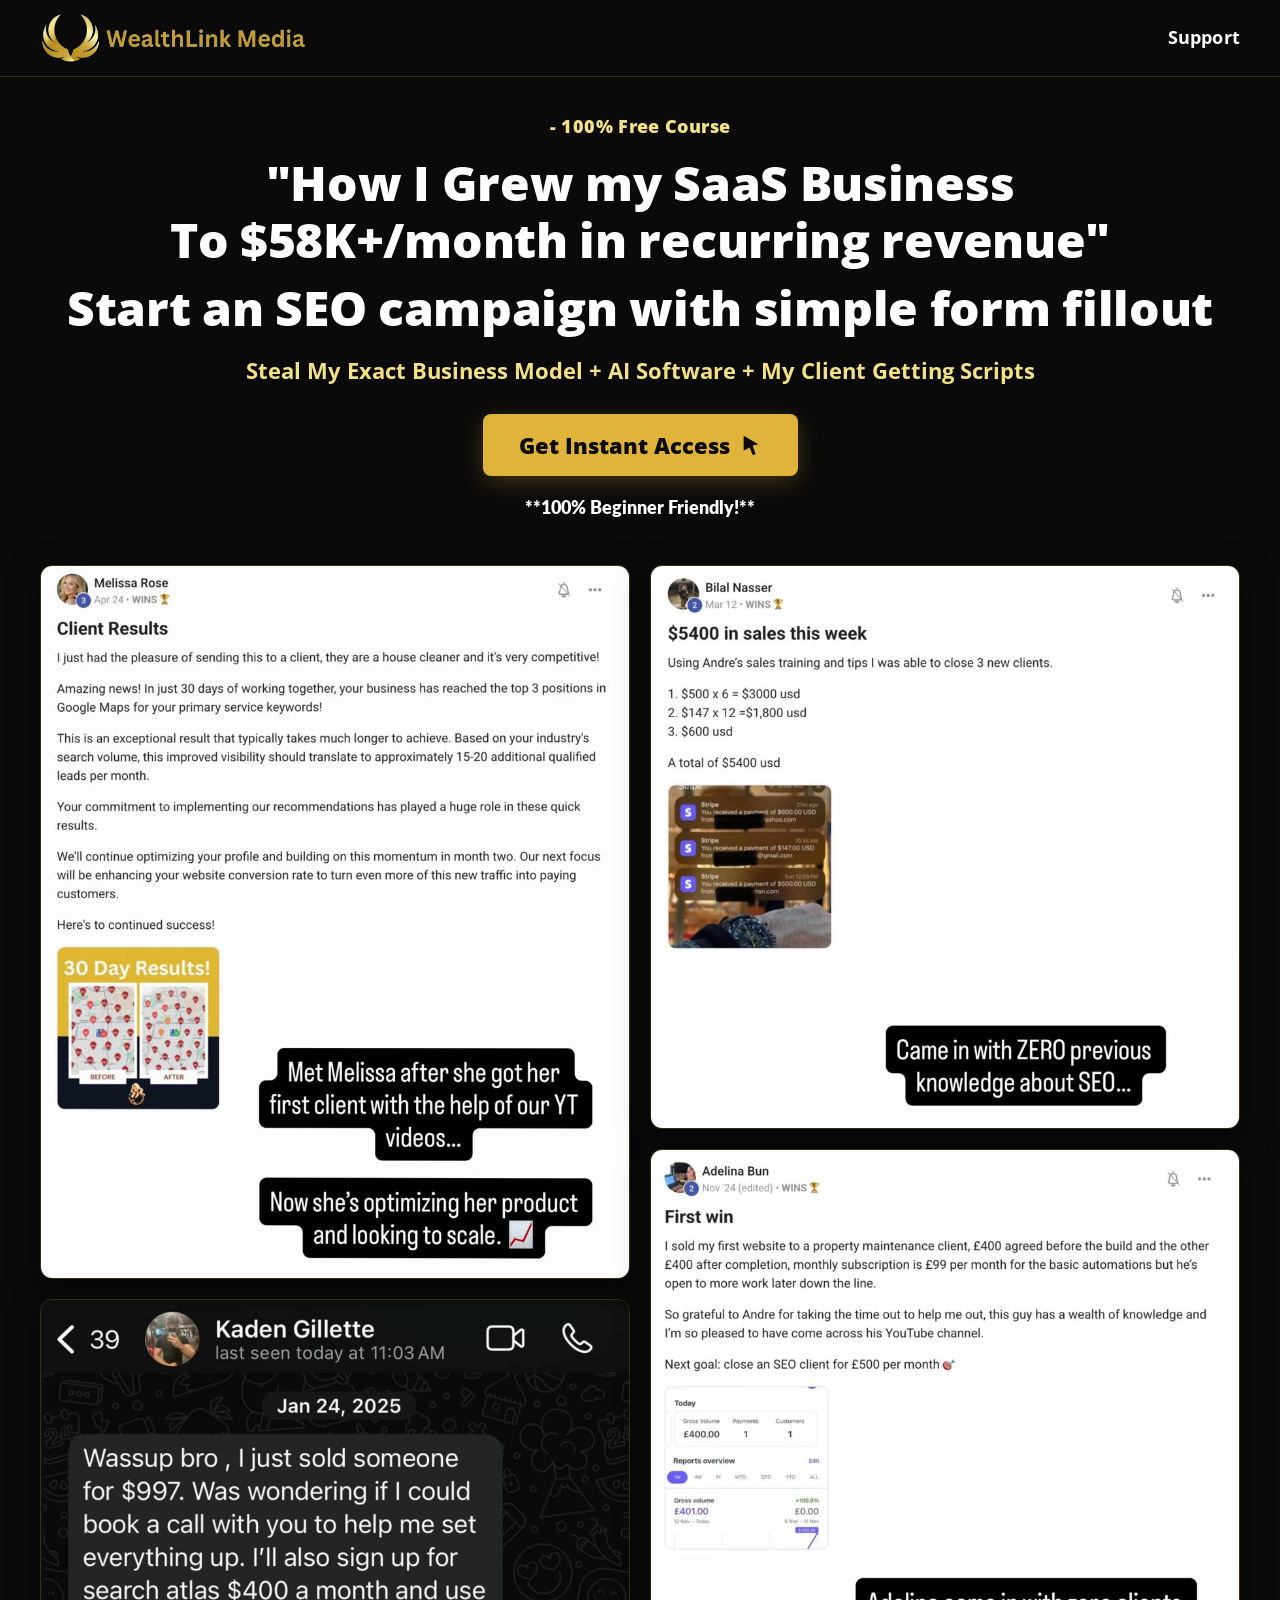
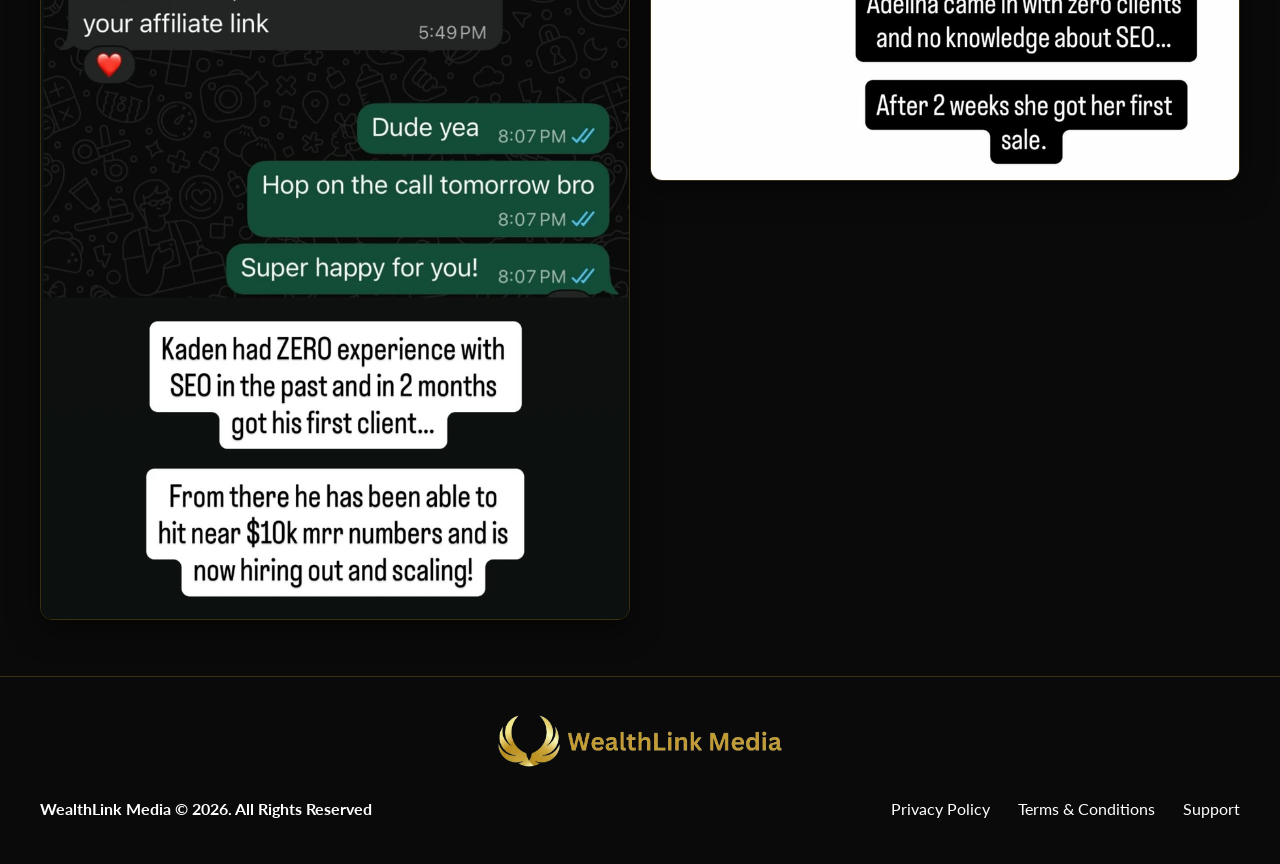
==== index.html @ db4dd2b4 "Read result columns top to bottom. Desktop left is Melissa then Kaden and right is Bilal then Adelin" ====
<!DOCTYPE html>
<html lang="en">
<head>
<meta charset="utf-8">
<meta name="viewport" content="width=device-width, initial-scale=1">
<title>Free Course – How I Grew My SaaS Business To $58K+/month | WealthLink Media</title>
<meta name="description" content="Steal my exact business model + AI software + my client getting scripts. 100% free and beginner friendly.">
<link rel="icon" type="image/png" href="assets/favicon.png">
<link rel="preconnect" href="https://fonts.googleapis.com"><link rel="preconnect" href="https://fonts.gstatic.com" crossorigin>
<link href="https://fonts.googleapis.com/css2?family=Lato:wght@400;700;900&family=Open+Sans:wght@400;600;700;800&display=swap" rel="stylesheet">
<link rel="stylesheet" href="css/style.css">
</head>
<body class="p-home">

<header class="site-header">
  <div class="header-inner">
    <a class="brand" href="index.html">
      <picture>
        <source srcset="assets/logo.webp" type="image/webp">
        <img src="assets/logo.png" alt="WealthLink Media" width="961" height="187">
      </picture>
    </a>
    <nav class="header-nav" aria-label="Primary">
      <a href="support.html">Support</a>
    </nav>
  </div>
</header>

<main class="wrap">
  <section class="home-hero">
    <p class="home-eyebrow">- 100% Free Course</p>
    <h1>"How I Grew my SaaS Business<br>To $58K+/month in recurring revenue"<span class="h1-seo">Start an SEO campaign with simple form fillout</span></h1>
    <p class="home-sub">Steal My Exact Business Model + AI Software + My Client Getting Scripts</p>
    <button type="button" class="btn home-cta" data-open-form>
      Get Instant Access
      <svg viewBox="0 0 24 24" aria-hidden="true"><path d="M4 2l16 9.2-6.2 1.3L17 22l-3.1.9-3.4-8.2L4 18.2z" fill="currentColor"/></svg>
    </button>
    <p class="home-beginner">**100% Beginner Friendly!**</p>
  </section>

  <!-- Client results. Desktop columns read top to bottom: left Melissa+Kaden, right Bilal+Adelina. Mobile: Melissa, Kaden, Bilal, Adelina. -->
  <section class="results-grid" aria-label="Client results">
    <div class="results-col">
      <figure class="res-melissa">
        <picture>
          <source srcset="assets/results/melissa.webp" type="image/webp">
          <img class="zoomable" src="assets/results/melissa.jpg" alt="Melissa – client result" width="900" height="1089" loading="lazy">
        </picture>
      </figure>
      <figure class="res-kaden">
        <picture>
          <source srcset="assets/results/kaden.webp" type="image/webp">
          <img class="zoomable" src="assets/results/kaden.jpg" alt="Kaden – client result" width="900" height="1407" loading="lazy">
        </picture>
      </figure>
    </div>
    <div class="results-col">
      <figure class="res-bilal">
        <picture>
          <source srcset="assets/results/bilal.webp" type="image/webp">
          <img class="zoomable" src="assets/results/bilal.jpg" alt="Bilal – client result" width="900" height="859" loading="lazy">
        </picture>
      </figure>
      <figure class="res-adelina">
        <picture>
          <source srcset="assets/results/adelina.webp" type="image/webp">
          <img class="zoomable" src="assets/results/adelina.jpg" alt="Adelina – client result" width="900" height="965" loading="lazy">
        </picture>
      </figure>
    </div>
  </section>

</main>

<footer class="site-footer">
  <div class="footer-inner">
    <picture class="flogo">
      <source srcset="assets/logo.webp" type="image/webp">
      <img src="assets/logo.png" alt="WealthLink Media" width="961" height="187">
    </picture>
    <div class="footer-bottom">
      <span class="footer-copy">WealthLink Media © <span class="js-year">2026</span>. All Rights Reserved</span>
      <nav class="footer-links" aria-label="Footer">
        <a href="privacy.html">Privacy Policy</a>
        <a href="terms.html">Terms &amp; Conditions</a>
        <a href="support.html">Support</a>
      </nav>
    </div>
  </div>
</footer>

<!-- Lead form modal -->
<div class="modal" id="lead-modal" role="dialog" aria-modal="true" aria-labelledby="lf-title">
  <div class="modal-card">
    <button type="button" class="modal-x" data-close-form aria-label="Close">&times;</button>
    <picture class="mlogo">
      <source srcset="assets/logo.webp" type="image/webp">
      <img src="assets/logo.png" alt="WealthLink Media" width="961" height="187">
    </picture>
    <h2 id="lf-title">Get Instant Access</h2>
    <p class="msub">Enter your name and email and I'll take you straight to the next step.</p>
    <form id="lead-form" novalidate autocomplete="on">
      <label for="lf-name">Your name</label>
      <input id="lf-name" name="name" type="text" autocomplete="name" placeholder="John Smith" required>
      <label for="lf-email">Your email</label>
      <input id="lf-email" name="email" type="email" autocomplete="email" inputmode="email" placeholder="you@example.com" required>
      <div class="lf-error" id="lf-error" role="alert"></div>
      <button type="submit" class="btn" id="lf-submit">Get Instant Access</button>
    </form>
    <p class="lf-fine">By continuing you agree to our <a href="terms.html" target="_blank" rel="noopener">Terms &amp; Conditions</a> and <a href="privacy.html" target="_blank" rel="noopener">Privacy Policy</a>.</p>
  </div>
</div>

<!-- Image zoom -->
<div class="modal img-modal" id="img-modal" role="dialog" aria-modal="true" aria-label="Result image">
  <button type="button" class="modal-x" data-close-img aria-label="Close image">&times;</button>
  <div class="img-scroll"><img alt=""></div>
</div>

<script src="js/config.js"></script>
<script src="js/app.js"></script>
</body>
</html>
---- css/style.css ----
/* WealthLink Media – Skool LP. Black & gold palette taken from the logo. */
:root{
  --bg:#0a0a0a; --bg2:#121212; --card:#151515; --line:#3a2f12;
  --gold:#c59a2e; --gold-hi:#f2e187; --gold-lo:#8a6a14;
  --text:#ffffff; --muted:#cfc7b0;
  --btn-grad:linear-gradient(180deg,#f2e187 0%,#d9b24a 45%,#c59a2e 100%);
  --page:1200px;
}
*{box-sizing:border-box}
html{scroll-behavior:smooth}
body{
  margin:0;background:var(--bg);color:var(--text);
  font-size:19px;line-height:1.55;
  -webkit-font-smoothing:antialiased;
  overflow-wrap:break-word;
}
img{max-width:100%;height:auto;display:block}
a{color:var(--gold-hi)}
.noscroll{overflow:hidden}

/* 1200px container at >=1240px; fluid with side padding below */
.wrap,.header-inner,.footer-inner,.legal-body{
  width:100%;max-width:var(--page);margin-left:auto;margin-right:auto;
  padding-left:20px;padding-right:20px;
}
@media (min-width:1240px){
  .wrap,.header-inner,.footer-inner,.legal-body{
    width:1200px;min-width:1200px;max-width:1200px;
    padding-left:0;padding-right:0;
  }
}

/* ---------- header / logo ---------- */
.site-header{border-bottom:1px solid var(--line);background:#0a0a0a}
.header-inner{display:flex;align-items:center;justify-content:space-between;gap:16px;padding-top:12px;padding-bottom:12px}
.brand{display:inline-flex;align-items:center;min-width:0;line-height:0}
.brand img,.flogo img,.mlogo img{height:52px;width:auto;max-width:min(460px,calc(100vw - 150px));object-fit:contain}
.header-nav{display:flex;align-items:center;gap:18px;flex:none}
.header-nav a{color:#fff;text-decoration:none;font-weight:700;font-size:18px;letter-spacing:.01em}
.header-nav a:hover,.header-nav a[aria-current="page"]{color:var(--gold-hi)}
.header-nav a:focus-visible,.brand:focus-visible{outline:2px solid var(--gold-hi);outline-offset:3px;border-radius:4px}

/* ---------- buttons ---------- */
.btn{display:inline-flex;align-items:center;justify-content:center;gap:8px;border:0;cursor:pointer;text-decoration:none;
  background:var(--btn-grad);color:#0a0a0a;border-radius:8px;box-shadow:0 6px 22px rgba(197,154,46,.28);
  transition:transform .15s ease,box-shadow .15s ease,filter .15s ease}
.btn:hover{transform:translateY(-2px);box-shadow:0 10px 28px rgba(197,154,46,.42);filter:brightness(1.05)}
.btn:active{transform:translateY(0)}
.btn[disabled]{opacity:.7;cursor:default;transform:none}

/* ======================================================
   PRIMARY PAGE
   ====================================================== */
.p-home{font-family:"Open Sans",Arial,sans-serif}
.home-hero{text-align:center;padding:36px 0 8px}
.home-eyebrow{font-size:18px;color:var(--gold-hi);margin:0 0 14px;font-weight:800;letter-spacing:.02em}
.home-hero h1{font-size:48px;line-height:1.18;font-weight:800;margin:0 auto 18px;letter-spacing:-.3px}
.home-hero h1 .h1-seo{display:block;margin-top:12px;font-weight:800}
.home-sub{font-size:22px;color:var(--gold-hi);font-weight:700;margin:0 auto 28px;max-width:920px;line-height:1.4}
.home-cta{font-size:22px;font-weight:800;padding:16px 36px;font-family:"Open Sans",Arial,sans-serif;background:#e0b33a;color:#0a0a0a;cursor:pointer;border-radius:8px}
.home-cta svg{width:22px;height:22px;margin-left:2px;flex:none}
.home-beginner{font-family:Lato,Arial,sans-serif;font-weight:800;font-size:18px;margin:18px 0 0;color:#fff}

.site-footer{margin-top:56px;border-top:1px solid var(--line);font-family:Lato,Arial,sans-serif}
.footer-inner{padding-top:36px;padding-bottom:42px}
.site-footer .flogo{display:block;margin:0 auto 28px}
.site-footer .flogo img{height:56px;margin:0 auto}
.footer-bottom{display:flex;align-items:center;justify-content:space-between;gap:20px 32px}
.footer-copy{font-weight:700;font-size:16px;text-align:left;color:var(--text)}
.footer-links{display:flex;align-items:center;justify-content:flex-end;gap:28px;flex-wrap:wrap;font-size:16px;margin:0}
.footer-links a{color:var(--text);text-decoration:none;font-weight:400}
.footer-links a:hover{color:var(--gold-hi);text-decoration:underline}
.footer-links a[aria-current="page"]{color:var(--gold-hi)}

/* lead modal */
.modal{position:fixed;inset:0;z-index:100;display:none;align-items:center;justify-content:center;padding:18px;
  background:rgba(0,0,0,.78);backdrop-filter:blur(3px)}
.modal.open{display:flex}
.modal-card{position:relative;width:100%;max-width:480px;background:#111;border:1px solid var(--gold-lo);border-radius:14px;
  padding:34px 28px 28px;box-shadow:0 20px 60px rgba(0,0,0,.7),0 0 0 1px rgba(242,225,135,.08) inset;text-align:center}
.modal-x{position:absolute;top:10px;right:12px;width:36px;height:36px;border:0;background:transparent;color:var(--muted);
  font-size:28px;line-height:1;cursor:pointer;border-radius:50%}
.modal-x:hover{color:#fff;background:#222}
.mlogo{margin:0 auto 16px}
.mlogo img{height:46px;margin:0 auto;max-width:100%}
.modal-card h2{margin:0 0 8px;font-size:28px;font-weight:700}
.modal-card p.msub{margin:0 0 20px;font-size:17px;color:var(--muted);line-height:1.45}
.modal-card label{display:block;text-align:left;font-size:15px;font-weight:600;margin:0 0 6px;color:var(--gold-hi)}
.modal-card input{width:100%;padding:14px 14px;font-size:17px;font-family:inherit;border-radius:8px;border:1px solid #3b3417;
  background:#0a0a0a;color:#fff;margin-bottom:16px;outline:none}
.modal-card input:focus{border-color:var(--gold);box-shadow:0 0 0 3px rgba(197,154,46,.25)}
.modal-card .btn{width:100%;font-size:20px;font-weight:700;padding:15px 18px;font-family:inherit}
.lf-error{min-height:22px;color:#ff8a80;font-size:16px;margin:-4px 0 10px;text-align:left}
.lf-fine{font-size:14px;color:#9c9478;margin:14px 0 0;line-height:1.5}
.lf-fine a{color:var(--gold)}

/* ======================================================
   SECONDARY PAGE
   ====================================================== */
.p-main{font-family:Lato,Arial,sans-serif}
.p-main h1,.p-main h2,.p-main h3,.p-main .mont{font-family:Montserrat,Arial,sans-serif}
.topbar{background:#d01212;color:#fff;text-align:center;font-family:Montserrat,Arial,sans-serif;
  font-weight:800;font-size:18px;line-height:1.35;padding:12px 18px;display:flex;align-items:center;justify-content:center;gap:10px}
.topbar svg{flex:none}
.topbar span{display:block}
.kicker{text-align:center;font-family:Montserrat,Arial,sans-serif;font-weight:700;font-size:16px;margin:12px 0 0}
.kicker a,.kicker span{color:var(--gold-hi);text-decoration:underline}
.hero-kicker{text-align:center;font-family:Montserrat,Arial,sans-serif;font-weight:800;font-size:20px;line-height:1.35;color:var(--gold-hi);margin:32px auto 16px}
.hero-kicker u{text-underline-offset:4px;text-decoration-thickness:2px}
.m-hero h1{text-align:center;font-weight:800;font-size:48px;line-height:1.18;margin:0 auto 32px;max-width:1080px}
.m-hero h1 .h1-line{display:block}
.m-hero h1 u{color:var(--gold-hi);text-decoration:underline;text-underline-offset:5px;text-decoration-thickness:3px}
.hero-warn{text-align:center;font-family:Montserrat,Arial,sans-serif;font-weight:500;font-size:18px;line-height:1.5;color:#f4efe2;max-width:860px;margin:22px auto 0}
.hero-warn b{font-weight:800;color:#fff}
.m-hero .cta-btn{flex:1 1 340px;max-width:540px;min-height:86px;border-radius:12px;padding:16px 22px}
.m-hero .cta-btn .b1{font-size:22px;font-weight:800}
.m-hero .cta-btn .b2{font-size:15px;font-weight:600}
.m-sub{text-align:center;font-family:Lato,Arial,sans-serif;font-size:21px;line-height:1.5;color:var(--muted);max-width:920px;margin:0 auto 32px}
.cta-pair{display:flex;gap:24px;justify-content:center;flex-wrap:wrap}
.cta-btn{flex:1 1 280px;width:auto;max-width:420px;min-height:68px;flex-direction:column;gap:3px;padding:14px 20px;text-align:center;
  font-family:Montserrat,Arial,sans-serif;border-radius:8px;font-weight:600}
.cta-btn .b1{font-size:18px;font-weight:700;line-height:1.25}
.cta-btn .b2{font-size:14px;font-weight:600;line-height:1.3;opacity:.9}
.cta-note{text-align:center;font-family:Montserrat,Arial,sans-serif;font-size:16px;line-height:1.45;color:var(--muted);max-width:720px;margin:20px auto 0}
.cta-note b{color:#fff}
.sec-title{font-family:Montserrat,Arial,sans-serif;text-align:center;font-weight:700;font-size:38px;margin:64px 0 18px;line-height:1.2}
.sec-title.sm{font-size:40px}
.sec-sub{text-align:center;font-size:20px;color:var(--muted);margin:0 0 28px}

.video-grid{display:grid;grid-template-columns:repeat(2,minmax(0,340px));justify-content:center;gap:24px;margin:0 auto}
.vthumb{position:relative;display:block;width:100%;aspect-ratio:9/16;padding:0;border:1px solid var(--line);border-radius:8px;overflow:hidden;
  background:#000;cursor:pointer}
.vthumb img{width:100%;height:100%;object-fit:contain;object-position:center;background:#000;transition:transform .3s ease}
.vthumb:hover img{transform:scale(1.03)}
.vplay{position:absolute;left:50%;top:50%;transform:translate(-50%,-50%);width:58px;height:38px;border-radius:10px;
  background:rgba(10,10,10,.72);color:var(--gold-hi);display:flex;align-items:center;justify-content:center;border:1px solid rgba(242,225,135,.4)}
.vthumb:hover .vplay{background:var(--gold);color:#0a0a0a}
.video-modal .modal-card{max-width:440px;padding:12px;background:#000}
.video-modal video{width:100%;max-height:78vh;border-radius:8px;background:#000;display:block}
.video-modal .modal-x{top:-44px;right:0;color:#fff;font-size:32px}

.bonus-head{text-align:center;margin-top:72px}
.bonus-head h2{font-size:40px;margin:0 0 12px;font-weight:700;line-height:1.2}
.bonus-head .worth{font-family:Montserrat,Arial,sans-serif;color:var(--gold-hi);font-weight:700;font-size:22px;margin:0 0 8px}
.bonus-head .subline{font-weight:700;font-size:18px;margin:0}
.bonuses{margin:36px auto 0}
.bonus{display:grid;grid-template-columns:minmax(0,1.05fr) minmax(0,.95fr);gap:36px;align-items:center;padding:40px 0;border-bottom:1px solid #4a3b14}
.bonus:last-child{border-bottom:0}
.bonus h3{font-size:26px;font-weight:700;margin:0 0 12px;line-height:1.3}
.bonus p{font-size:19px;line-height:1.5;margin:0 0 12px;color:#efe9d6}
.bonus .val{display:block;text-align:left;font-family:Montserrat,Arial,sans-serif;font-weight:700;font-size:20px;color:var(--gold-hi);text-decoration:underline;margin-top:6px}
.bonus img{width:100%;height:auto;border-radius:10px;border:1px solid var(--line)}
.bonus .copy{padding-right:6px}

.guarantee h2{font-family:Arial,Helvetica,sans-serif;font-style:italic;font-weight:700;font-size:44px;text-align:center;margin:72px 0 24px;color:var(--gold-hi);line-height:1.2}
.guarantee .g-body{max-width:820px;margin:0 auto;text-align:center;font-family:Arial,Helvetica,sans-serif;font-weight:700;font-size:19px;line-height:1.45}
.guarantee .g-body p{margin:0 0 16px}

.faq{margin:0 auto}
.faq h2{font-size:36px;text-align:center;margin:64px 0 16px;font-family:Montserrat,Arial,sans-serif;font-weight:700}
.faq details{background:var(--card);border:1px solid var(--line);border-radius:8px;margin:10px 0}
.faq summary{list-style:none;cursor:pointer;padding:16px 48px 16px 16px;font-family:Montserrat,Arial,sans-serif;font-size:18px;line-height:1.4;position:relative;color:#f4efe0}
.faq summary::-webkit-details-marker{display:none}
.faq summary::after{content:"";position:absolute;right:18px;top:50%;width:9px;height:9px;margin-top:-7px;border-right:2px solid var(--gold);border-bottom:2px solid var(--gold);transform:rotate(45deg);transition:transform .2s}
.faq details[open] summary::after{transform:rotate(-135deg);margin-top:-2px}
.faq details[open] summary{border-bottom:1px solid var(--line)}
.faq .ans{padding:16px 16px 4px;font-size:18px;line-height:1.55;color:#efe9d6}
.faq .ans p{margin:0 0 16px}

.about h2{font-size:40px;text-align:center;margin:64px 0 12px;font-weight:700}
.about-sub{text-align:center;font-family:Montserrat,Arial,sans-serif;font-weight:600;color:var(--gold-hi);margin:0 0 28px;font-size:20px}
.about-grid{display:grid;grid-template-columns:minmax(260px,440px) minmax(0,1fr);gap:40px;align-items:center}
.about-photo{width:100%;max-width:440px;height:auto;margin:0 auto;border-radius:18px;border:3px solid var(--gold);
  box-shadow:0 0 0 6px rgba(197,154,46,.16),0 16px 40px rgba(0,0,0,.45);background:#111;object-fit:contain}
.about-grid .txt{font-size:19px;line-height:1.55}
.about-grid .txt p{margin:0 0 18px}
.help-btn{display:flex;margin:36px auto 0;max-width:560px;width:100%;flex-direction:column;padding:16px 18px;font-family:Montserrat,Arial,sans-serif;border-radius:8px;text-align:center;gap:3px}
.help-btn .b1{font-size:20px;font-weight:700}.help-btn .b2{font-size:15px;font-weight:600}
.disclosures{margin:52px auto 0;text-align:center;font-size:16px;line-height:1.55;font-weight:700;color:#e9e2cc}
.disclosures p{margin:0 0 18px}

/* ======================================================
   SUPPORT PAGE
   ====================================================== */
.p-support{font-family:Lato,Arial,sans-serif}
.p-support h1,.p-support h2,.p-support h3{font-family:Montserrat,Arial,sans-serif}
.support-hero{text-align:center;padding:36px 0 8px}
.support-hero h1{font-size:46px;line-height:1.18;margin:0 auto 18px;font-weight:800}
.support-lead{font-size:20px;line-height:1.5;color:#efe9d6;max-width:920px;margin:0 auto 16px}
.contact-card{margin:28px auto 8px;background:#14120c;border:1px solid var(--gold-lo);border-radius:14px;padding:28px 28px 26px;text-align:center}
.contact-card h2{margin:0 0 10px;font-size:28px;color:var(--gold-hi)}
.contact-card p{margin:0 auto 18px;max-width:760px;font-size:19px;line-height:1.5;color:#efe9d6}
.contact-card .btn{font-size:18px;font-weight:700;padding:14px 26px;font-family:Montserrat,Arial,sans-serif}
.steps{margin:18px 0 0}
.step{text-align:center;padding:32px 0 8px;border-top:1px solid var(--line);margin-top:22px}
.step .num{display:block;font-family:Montserrat,Arial,sans-serif;font-weight:800;font-size:40px;color:var(--gold-hi);letter-spacing:-.02em;margin-bottom:8px}
.step h2{font-size:26px;line-height:1.35;font-weight:700;margin:0 auto 12px;max-width:900px}
.step p{font-size:19px;line-height:1.55;color:#efe9d6;max-width:860px;margin:0 auto 12px}
.script-box{text-align:left;background:#121212;border:1px solid var(--gold-lo);border-radius:12px;padding:20px 22px;margin:16px auto 0;max-width:860px}
.script-box p{margin:0;font-size:18px;line-height:1.55;color:#fff;max-width:none}
.script-box a{overflow-wrap:anywhere}
.script-copy{margin:16px auto 0;font-size:17px;font-weight:700;padding:12px 22px;font-family:Montserrat,Arial,sans-serif}
.next-list{list-style:none;padding:0;margin:8px auto 0;max-width:640px;text-align:left}
.next-list li{position:relative;padding:8px 0 8px 28px;font-size:19px;font-weight:700}
.next-list li::before{content:"";position:absolute;left:0;top:16px;width:10px;height:10px;border-radius:50%;background:var(--gold)}
.support-note{font-size:17px;color:var(--muted);font-style:italic}

/* ======================================================
   LEGAL PAGES
   ====================================================== */
.legal{font-family:"Open Sans",Arial,sans-serif;background:var(--bg)}
.legal-body{padding-top:40px;padding-bottom:12px}
.legal-body h1{font-size:44px;line-height:1.2;margin:0 0 20px;color:var(--gold-hi)}
.legal-body h2{font-size:28px;line-height:1.3;margin:36px 0 12px;color:var(--gold-hi)}
.legal-body h2.subhead{font-size:22px;margin-top:22px}
.legal-body p,.legal-body li{font-size:18px;line-height:1.7;color:#e6dfc9}
.legal-body ul{padding-left:24px}
.legal-body strong{color:#fff}
.legal-body a{color:var(--gold-hi)}
.back{display:inline-block;margin:0 0 18px;font-size:16px}

/* ---------- results screenshots: masonry columns, never cropped ---------- */
.results-grid{display:flex;align-items:flex-start;gap:20px;margin:36px auto 0}
.results-col{flex:1 1 0;min-width:0;display:flex;flex-direction:column;gap:20px}
.results-grid figure{margin:0;width:100%;min-width:0;background:#000;border:1px solid var(--line);border-radius:12px;overflow:hidden;box-shadow:0 8px 30px rgba(0,0,0,.5)}
.results-grid picture{display:block;width:100%}
.results-grid img{width:100%;height:auto;object-fit:contain;display:block;cursor:zoom-in}
.p-main .results-grid{margin-top:28px}
.img-modal{padding:0;align-items:stretch;justify-content:center;background:rgba(0,0,0,.92)}
.img-modal .modal-x{position:fixed;top:12px;right:14px;z-index:2;background:rgba(0,0,0,.6);color:#fff}
.img-scroll{width:100%;max-width:1100px;overflow:auto;-webkit-overflow-scrolling:touch;padding:56px 12px 24px}
.img-scroll img{width:100%;height:auto;border-radius:10px;margin:0 auto}

/* ======================================================
   TABLET / MOBILE
   ====================================================== */
@media (max-width:1024px){
  .home-hero h1{font-size:40px}
  .m-hero h1,.support-hero h1,.legal-body h1{font-size:38px}
  .sec-title,.about h2,.bonus-head h2{font-size:32px}
}
@media (max-width:900px){
  .bonus{grid-template-columns:1fr;gap:18px;padding:32px 0}
  .bonus .copy{padding-right:0}
  .about-grid{grid-template-columns:1fr;gap:22px}
  .about-photo{max-width:520px}
}
@media (max-width:768px){
  body{font-size:16.5px}
  .brand img{height:38px}
  .flogo img,.site-footer .flogo img{height:40px}
  .mlogo img{height:36px}
  .header-nav a{font-size:16px}
  .home-hero{padding-top:24px}
  .home-eyebrow{font-size:16px}
  .home-hero h1{font-size:30px}
  .home-sub{font-size:17px}
  .home-cta{font-size:18px;padding:14px 22px}
  .home-beginner{font-size:16px}
  .topbar{font-size:16px;padding:10px 14px}
  .hero-kicker{font-size:16px;margin-top:24px}
  .m-hero h1{font-size:32px;margin:0 auto 22px}
  .m-hero h1 .h1-line{display:inline}
  .m-hero .cta-pair{flex-direction:column;align-items:center}
  .m-hero .cta-btn{width:100%;max-width:480px;min-height:76px;flex:0 0 auto}
  .m-hero .cta-btn .b1{font-size:18px}
  .m-hero .cta-btn .b2{font-size:14px}
  .hero-warn{font-size:16.5px}
  .m-sub{font-size:17px}
  .cta-pair{gap:14px}
  .cta-btn{flex-basis:100%;max-width:440px;min-height:64px}
  .cta-btn .b1{font-size:17px}
  .cta-btn .b2{font-size:14px}
  .cta-note{font-size:16px}
  .sec-title{font-size:28px;margin:44px 0 16px}
  .sec-sub{font-size:17px}
  .video-grid{gap:12px;grid-template-columns:repeat(2,minmax(0,1fr))}
  .bonus-head{margin-top:52px}
  .bonus-head h2{font-size:28px}
  .bonus-head .worth{font-size:18px}
  .bonus h3{font-size:22px}
  .bonus p,.step p,.contact-card p,.about-grid .txt{font-size:16.5px}
  .guarantee h2{font-size:32px;margin-top:48px}
  .guarantee .g-body{font-size:16.5px}
  .faq h2,.about h2{font-size:28px}
  .faq summary,.faq .ans{font-size:16.5px}
  .about-sub{font-size:17px}
  .help-btn .b1{font-size:18px}
  .help-btn .b2{font-size:14px}
  .disclosures{font-size:16px}
  .footer-bottom{flex-direction:column;align-items:center;text-align:center;gap:16px}
  .footer-copy{text-align:center}
  .footer-links{justify-content:center;gap:14px 22px}
  .legal-body h1{font-size:32px}
  .legal-body h2{font-size:24px}
  .legal-body h2.subhead{font-size:20px}
  .legal-body p,.legal-body li{font-size:16.5px}
  .support-hero{padding-top:26px}
  .support-hero h1{font-size:32px}
  .support-lead{font-size:17px}
  .contact-card{padding:22px 16px}
  .contact-card h2{font-size:24px}
  .step .num{font-size:32px}
  .step h2{font-size:22px}
  .script-box p{font-size:16.5px}
  .next-list li{font-size:16.5px}
  .modal-card{padding:28px 18px 22px}
  .modal-card h2{font-size:24px}
  .results-grid{flex-direction:column;gap:20px;margin-top:28px}
  .results-col{display:contents}
  .res-melissa{order:1}
  .res-kaden{order:2}
  .res-bilal{order:3}
  .res-adelina{order:4}
}
@media (max-width:420px){
  .wrap,.header-inner,.footer-inner,.legal-body{padding-left:16px;padding-right:16px}
  .brand img{height:32px}
  .header-nav a{font-size:16px}
  .home-hero h1{font-size:27px}
  .m-hero h1{font-size:28px}
  .support-hero h1{font-size:27px}
  .site-footer .flogo img{height:36px}
}
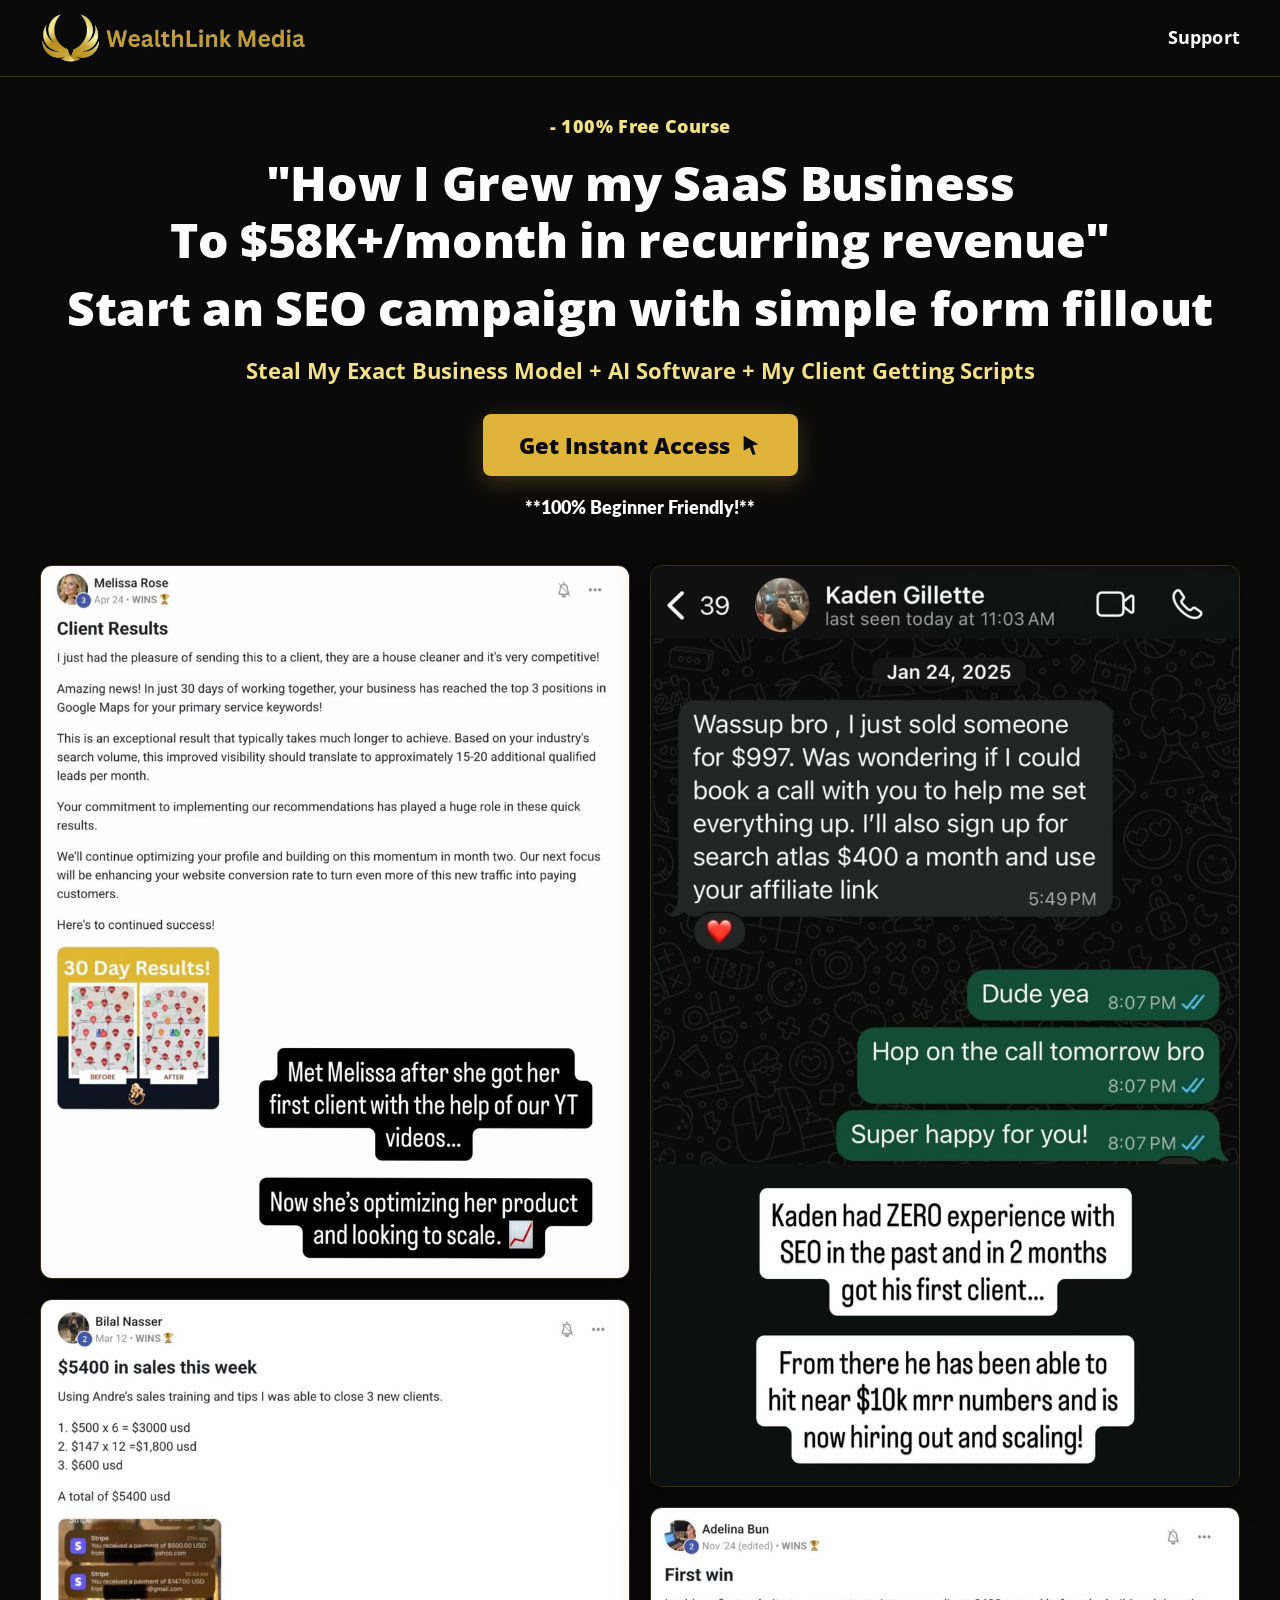
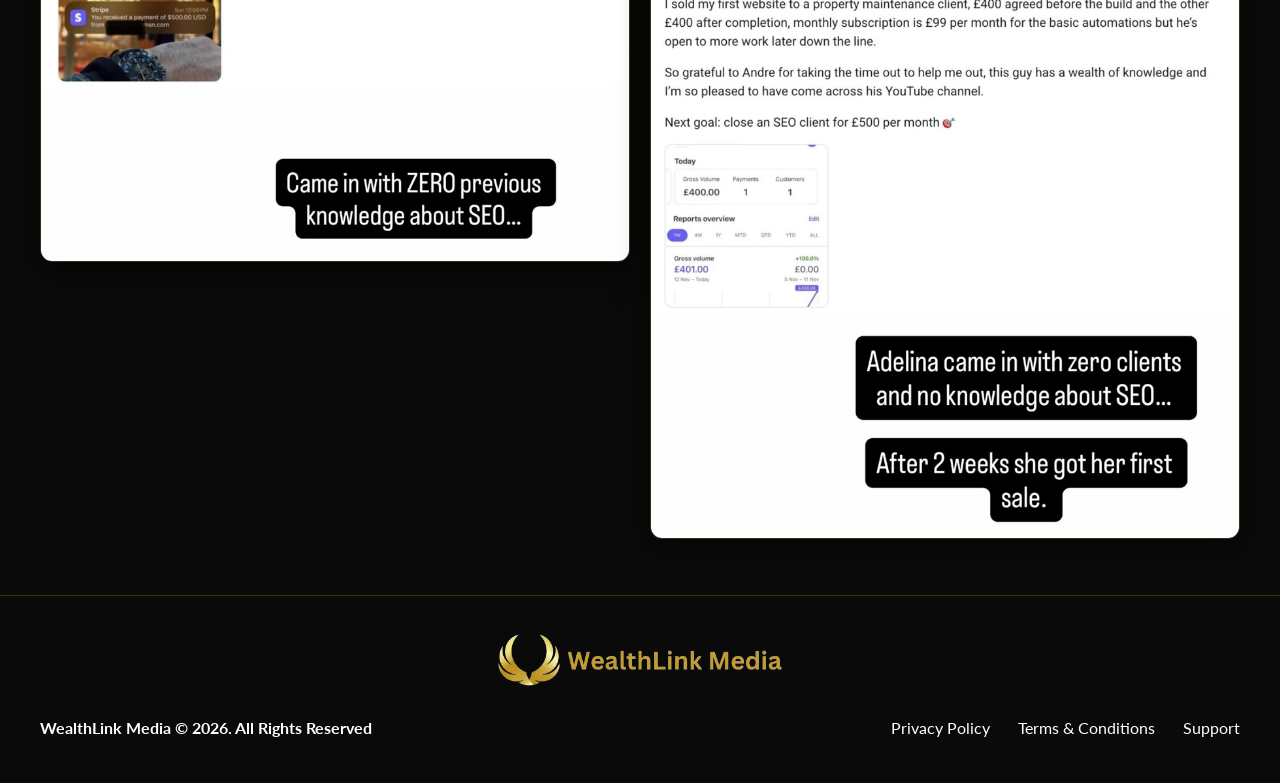
==== commit c098da45: "Swap desktop result columns to Melissa/Bilal and Kaden/Adelina. Keep the phone stack as Melissa, Kad" ====
--- a/index.html
+++ b/index.html
@@ -38,7 +38,7 @@
     <p class="home-beginner">**100% Beginner Friendly!**</p>
   </section>
 
-  <!-- Client results. Desktop columns read top to bottom: left Melissa+Kaden, right Bilal+Adelina. Mobile: Melissa, Kaden, Bilal, Adelina. -->
+  <!-- Client results. Desktop: left Melissa+Bilal, right Kaden+Adelina. Mobile: Melissa, Kaden, Bilal, Adelina. -->
   <section class="results-grid" aria-label="Client results">
     <div class="results-col">
       <figure class="res-melissa">
@@ -47,18 +47,18 @@
           <img class="zoomable" src="assets/results/melissa.jpg" alt="Melissa – client result" width="900" height="1089" loading="lazy">
         </picture>
       </figure>
+      <figure class="res-bilal">
+        <picture>
+          <source srcset="assets/results/bilal.webp" type="image/webp">
+          <img class="zoomable" src="assets/results/bilal.jpg" alt="Bilal – client result" width="900" height="859" loading="lazy">
+        </picture>
+      </figure>
+    </div>
+    <div class="results-col">
       <figure class="res-kaden">
         <picture>
           <source srcset="assets/results/kaden.webp" type="image/webp">
           <img class="zoomable" src="assets/results/kaden.jpg" alt="Kaden – client result" width="900" height="1407" loading="lazy">
-        </picture>
-      </figure>
-    </div>
-    <div class="results-col">
-      <figure class="res-bilal">
-        <picture>
-          <source srcset="assets/results/bilal.webp" type="image/webp">
-          <img class="zoomable" src="assets/results/bilal.jpg" alt="Bilal – client result" width="900" height="859" loading="lazy">
         </picture>
       </figure>
       <figure class="res-adelina">
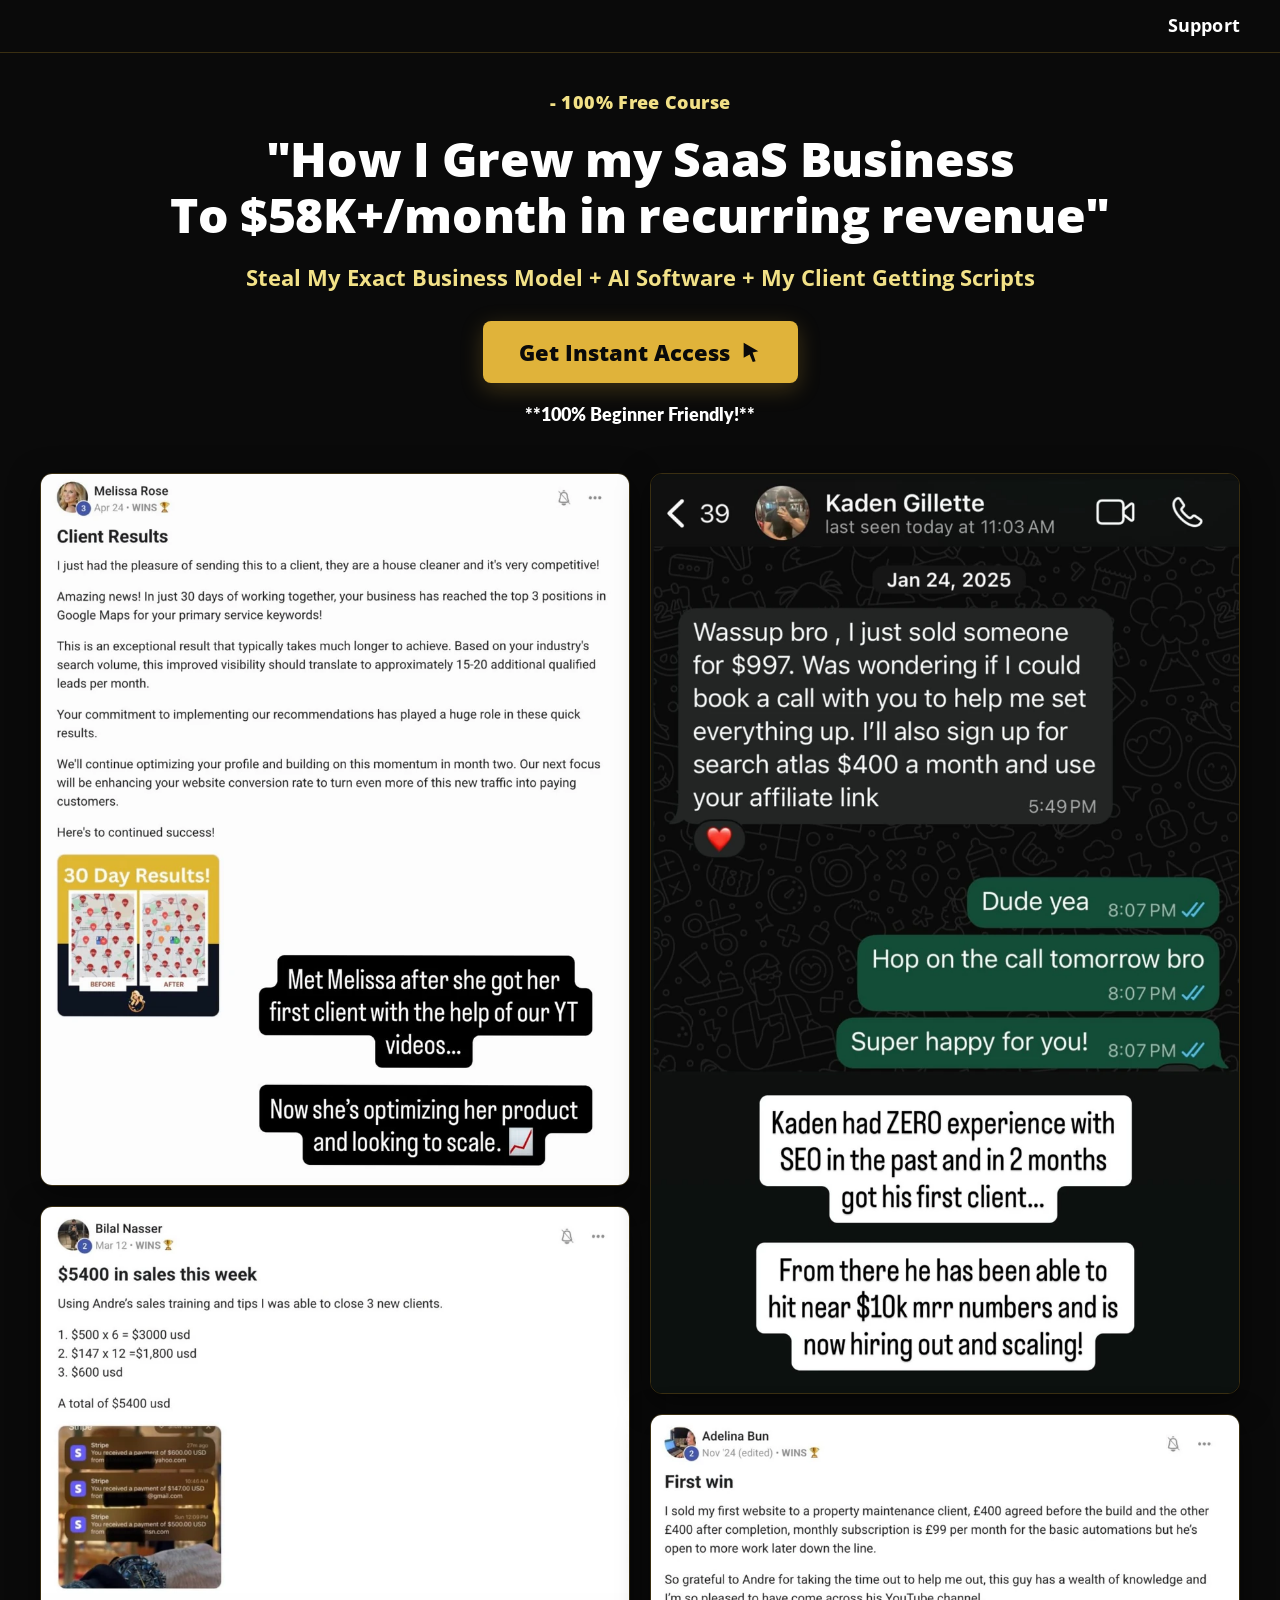
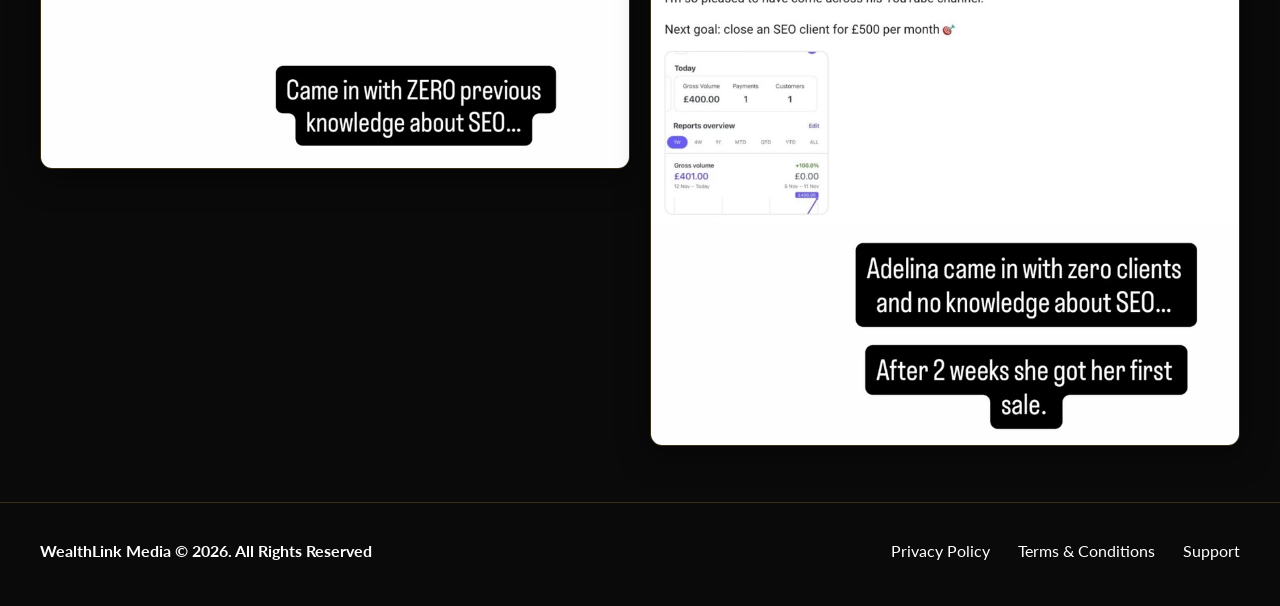
==== commit 71d6b44d: "Simplify heroes and remove header and footer logos. Drop the RankFlow page, restack the main trial b" ====
--- a/index.html
+++ b/index.html
@@ -14,12 +14,6 @@
 
 <header class="site-header">
   <div class="header-inner">
-    <a class="brand" href="index.html">
-      <picture>
-        <source srcset="assets/logo.webp" type="image/webp">
-        <img src="assets/logo.png" alt="WealthLink Media" width="961" height="187">
-      </picture>
-    </a>
     <nav class="header-nav" aria-label="Primary">
       <a href="support.html">Support</a>
     </nav>
@@ -29,7 +23,7 @@
 <main class="wrap">
   <section class="home-hero">
     <p class="home-eyebrow">- 100% Free Course</p>
-    <h1>"How I Grew my SaaS Business<br>To $58K+/month in recurring revenue"<span class="h1-seo">Start an SEO campaign with simple form fillout</span></h1>
+    <h1>"How I Grew my SaaS Business<br>To $58K+/month in recurring revenue"</h1>
     <p class="home-sub">Steal My Exact Business Model + AI Software + My Client Getting Scripts</p>
     <button type="button" class="btn home-cta" data-open-form>
       Get Instant Access
@@ -74,10 +68,6 @@
 
 <footer class="site-footer">
   <div class="footer-inner">
-    <picture class="flogo">
-      <source srcset="assets/logo.webp" type="image/webp">
-      <img src="assets/logo.png" alt="WealthLink Media" width="961" height="187">
-    </picture>
     <div class="footer-bottom">
       <span class="footer-copy">WealthLink Media © <span class="js-year">2026</span>. All Rights Reserved</span>
       <nav class="footer-links" aria-label="Footer">
--- a/css/style.css
+++ b/css/style.css
@@ -32,7 +32,7 @@
 
 /* ---------- header / logo ---------- */
 .site-header{border-bottom:1px solid var(--line);background:#0a0a0a}
-.header-inner{display:flex;align-items:center;justify-content:space-between;gap:16px;padding-top:12px;padding-bottom:12px}
+.header-inner{display:flex;align-items:center;justify-content:flex-end;gap:16px;padding-top:12px;padding-bottom:12px}
 .brand{display:inline-flex;align-items:center;min-width:0;line-height:0}
 .brand img,.flogo img,.mlogo img{height:52px;width:auto;max-width:min(460px,calc(100vw - 150px));object-fit:contain}
 .header-nav{display:flex;align-items:center;gap:18px;flex:none}
@@ -55,7 +55,6 @@
 .home-hero{text-align:center;padding:36px 0 8px}
 .home-eyebrow{font-size:18px;color:var(--gold-hi);margin:0 0 14px;font-weight:800;letter-spacing:.02em}
 .home-hero h1{font-size:48px;line-height:1.18;font-weight:800;margin:0 auto 18px;letter-spacing:-.3px}
-.home-hero h1 .h1-seo{display:block;margin-top:12px;font-weight:800}
 .home-sub{font-size:22px;color:var(--gold-hi);font-weight:700;margin:0 auto 28px;max-width:920px;line-height:1.4}
 .home-cta{font-size:22px;font-weight:800;padding:16px 36px;font-family:"Open Sans",Arial,sans-serif;background:#e0b33a;color:#0a0a0a;cursor:pointer;border-radius:8px}
 .home-cta svg{width:22px;height:22px;margin-left:2px;flex:none}
@@ -110,6 +109,12 @@
 .m-hero h1{text-align:center;font-weight:800;font-size:48px;line-height:1.18;margin:0 auto 32px;max-width:1080px}
 .m-hero h1 .h1-line{display:block}
 .m-hero h1 u{color:var(--gold-hi);text-decoration:underline;text-underline-offset:5px;text-decoration-thickness:3px}
+.hero-actions{display:flex;flex-direction:column;align-items:center;gap:16px;width:100%;margin:0 auto}
+.hero-primary{width:min(100%,720px);min-height:72px;padding:18px 28px;border-radius:12px;font-family:Montserrat,Arial,sans-serif;font-size:22px;font-weight:800;line-height:1.3;text-align:center;background:#e0b33a;color:#0a0a0a}
+.hero-step{margin:0;max-width:680px;text-align:center;font-size:18px;line-height:1.5;color:#f4efe2}
+.hero-step a{color:var(--gold-hi);font-weight:800;text-underline-offset:3px}
+.hero-secondary{background:transparent;color:var(--gold-hi);border:2px solid var(--gold);box-shadow:none;font-family:Montserrat,Arial,sans-serif;font-size:16px;font-weight:700;padding:12px 18px;border-radius:10px}
+.hero-secondary:hover{background:rgba(197,154,46,.14);color:#fff;filter:none}
 .hero-warn{text-align:center;font-family:Montserrat,Arial,sans-serif;font-weight:500;font-size:18px;line-height:1.5;color:#f4efe2;max-width:860px;margin:22px auto 0}
 .hero-warn b{font-weight:800;color:#fff}
 .m-hero .cta-btn{flex:1 1 340px;max-width:540px;min-height:86px;border-radius:12px;padding:16px 22px}
@@ -265,6 +270,8 @@
   .m-hero .cta-btn{width:100%;max-width:480px;min-height:76px;flex:0 0 auto}
   .m-hero .cta-btn .b1{font-size:18px}
   .m-hero .cta-btn .b2{font-size:14px}
+  .hero-primary{font-size:18px;padding:16px 18px;min-height:64px}
+  .hero-step{font-size:16.5px}
   .hero-warn{font-size:16.5px}
   .m-sub{font-size:17px}
   .cta-pair{gap:14px}
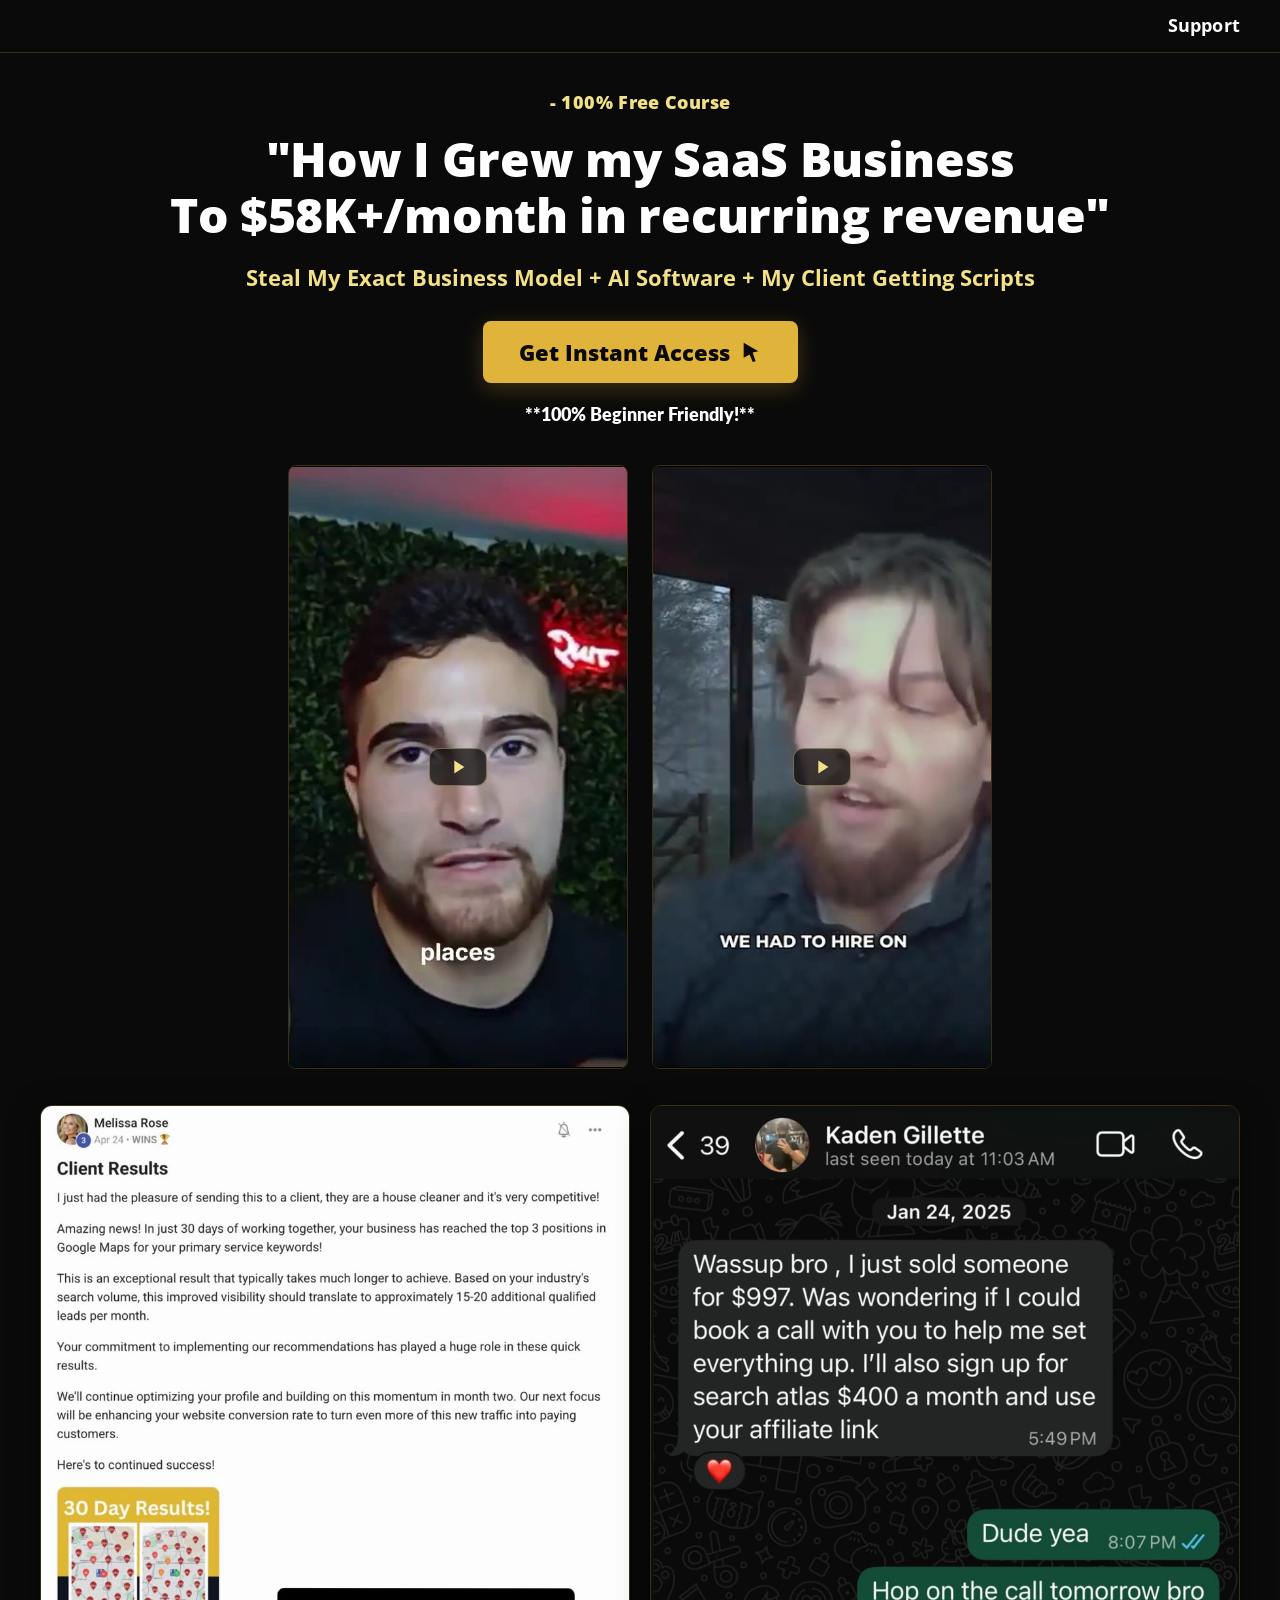
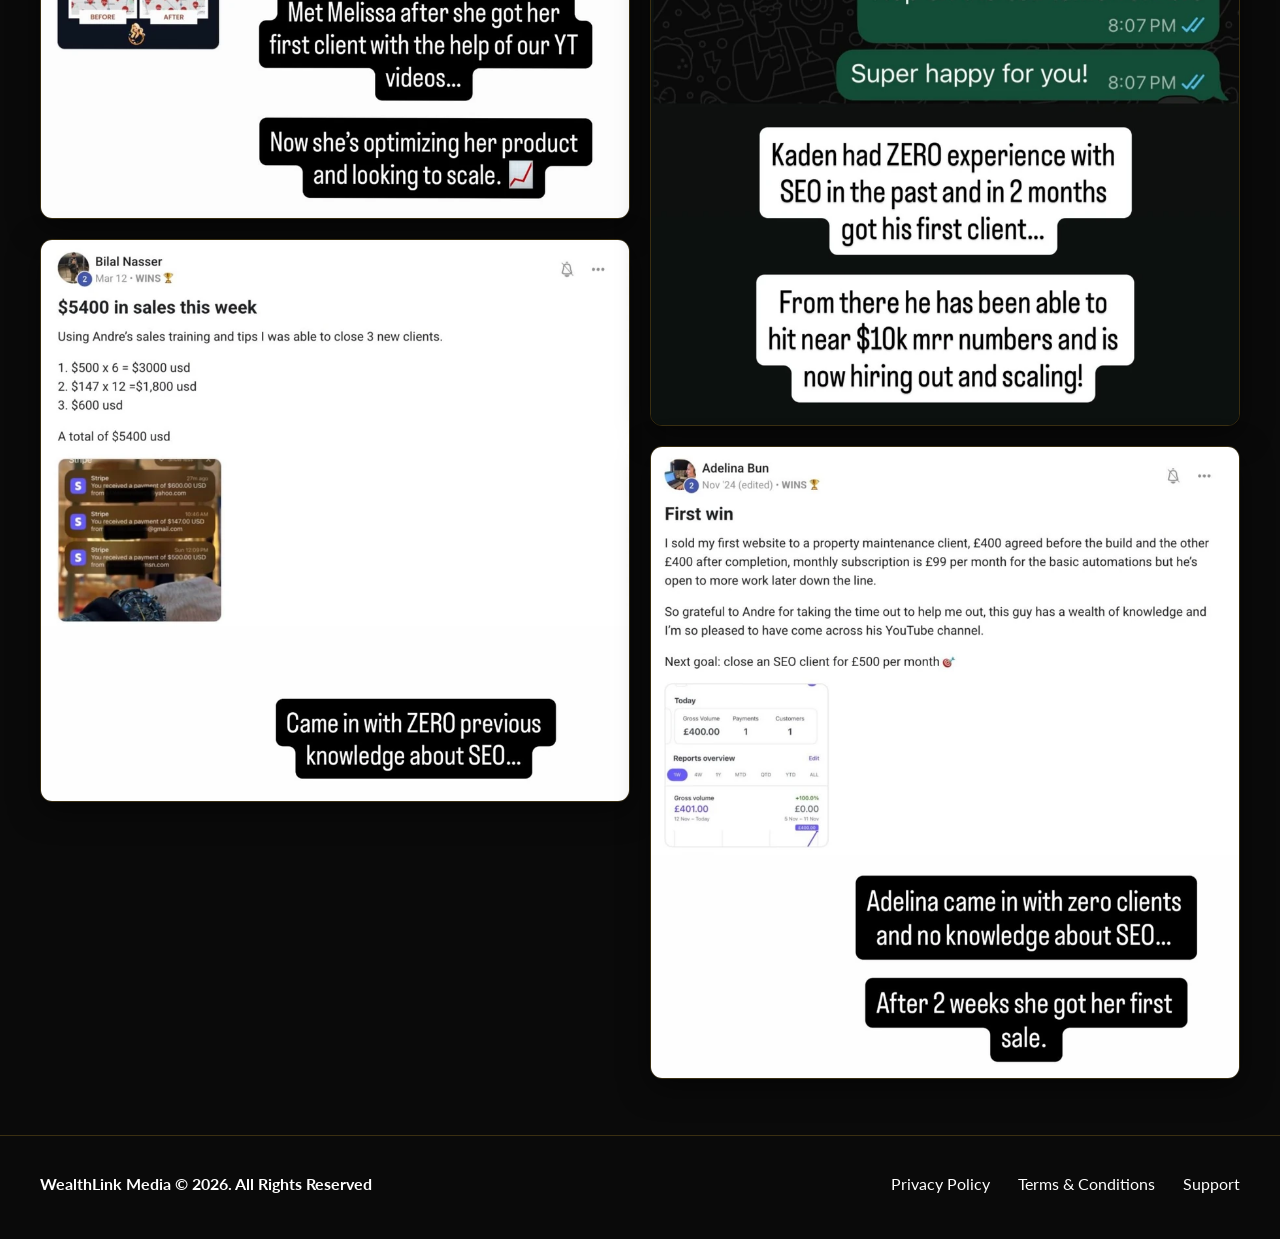
==== commit bbdd8442: "Pair review 2 with review 3. Show the two different client videos on the opt-in and main pages, and " ====
--- a/index.html
+++ b/index.html
@@ -31,6 +31,9 @@
     </button>
     <p class="home-beginner">**100% Beginner Friendly!**</p>
   </section>
+
+  <!-- Video reviews are rendered from REVIEW_VIDEOS in js/config.js -->
+  <div class="video-grid" id="video-grid"></div>
 
   <!-- Client results. Desktop: left Melissa+Bilal, right Kaden+Adelina. Mobile: Melissa, Kaden, Bilal, Adelina. -->
   <section class="results-grid" aria-label="Client results">
@@ -101,6 +104,14 @@
   </div>
 </div>
 
+<!-- Video lightbox -->
+<div class="modal video-modal" id="video-modal" role="dialog" aria-modal="true" aria-label="Video review">
+  <div class="modal-card">
+    <button type="button" class="modal-x" data-close-video aria-label="Close video">&times;</button>
+    <video controls playsinline preload="none"></video>
+  </div>
+</div>
+
 <!-- Image zoom -->
 <div class="modal img-modal" id="img-modal" role="dialog" aria-modal="true" aria-label="Result image">
   <button type="button" class="modal-x" data-close-img aria-label="Close image">&times;</button>
--- a/css/style.css
+++ b/css/style.css
@@ -132,7 +132,7 @@
 .sec-title.sm{font-size:40px}
 .sec-sub{text-align:center;font-size:20px;color:var(--muted);margin:0 0 28px}
 
-.video-grid{display:grid;grid-template-columns:repeat(2,minmax(0,340px));justify-content:center;gap:24px;margin:0 auto}
+.video-grid{display:grid;grid-template-columns:repeat(2,minmax(0,340px));justify-content:center;gap:24px;margin:28px auto 0}
 .vthumb{position:relative;display:block;width:100%;aspect-ratio:9/16;padding:0;border:1px solid var(--line);border-radius:8px;overflow:hidden;
   background:#000;cursor:pointer}
 .vthumb img{width:100%;height:100%;object-fit:contain;object-position:center;background:#000;transition:transform .3s ease}
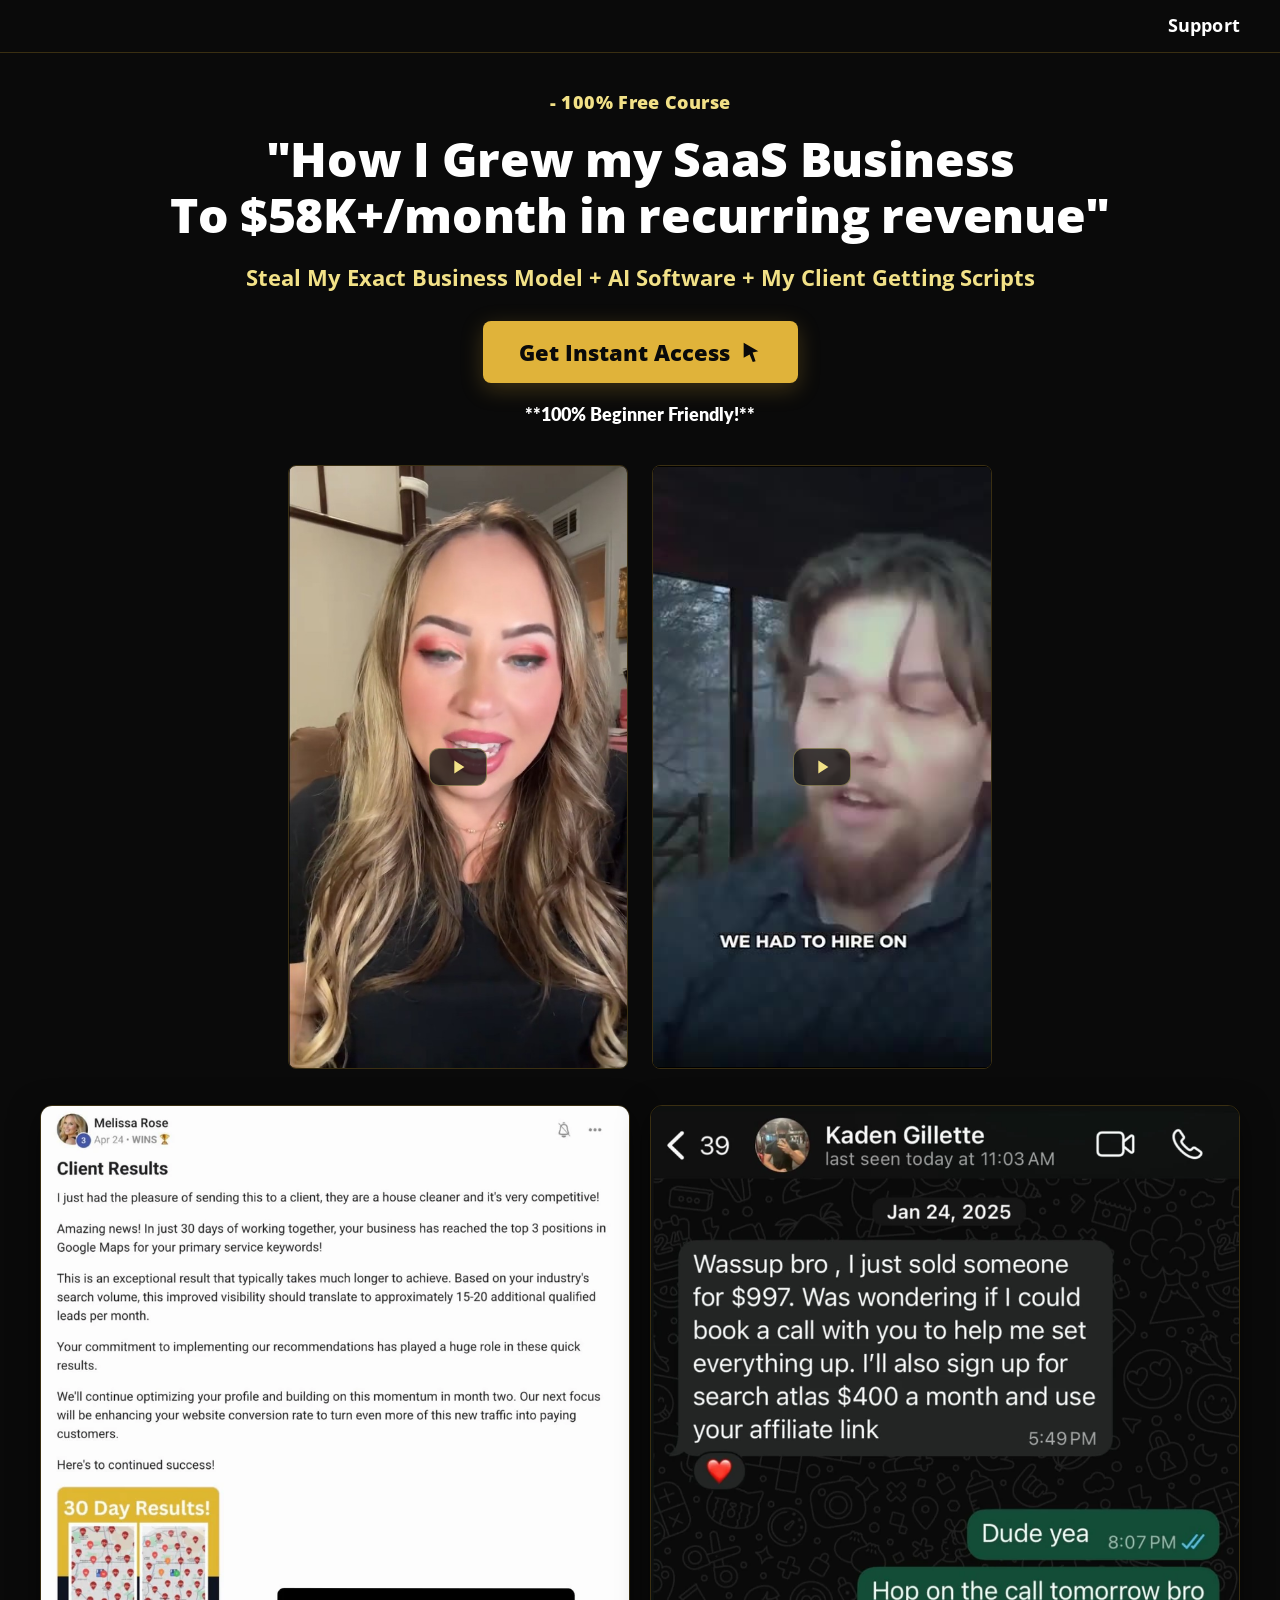
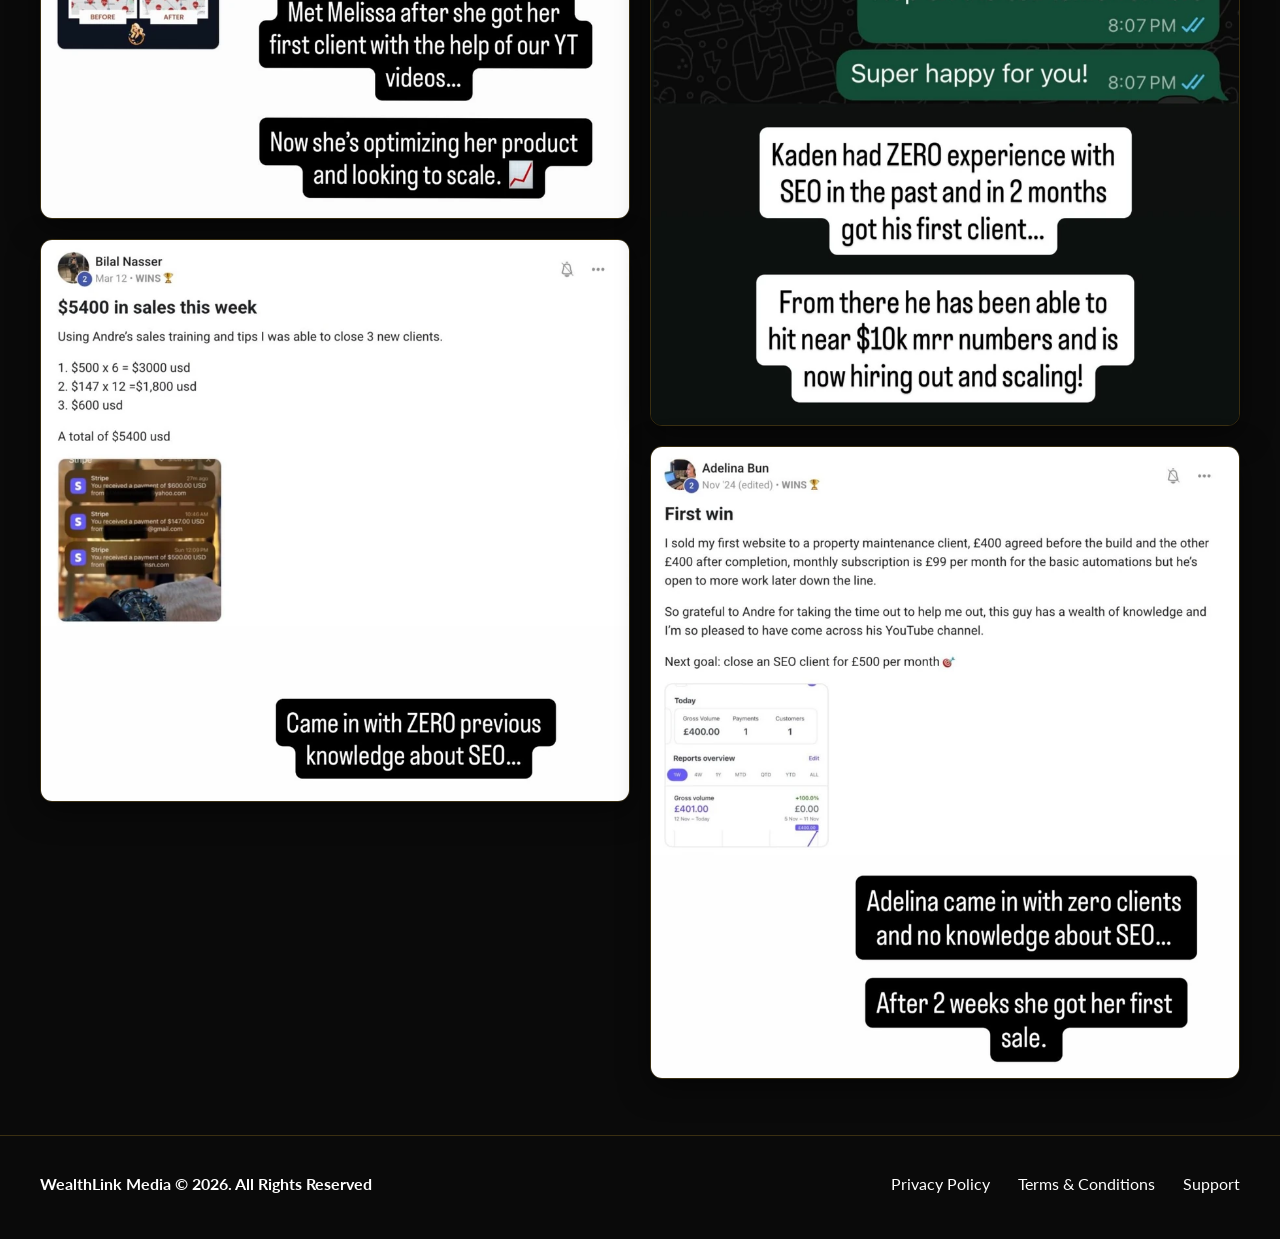
==== commit f13ad463: "Remove the logo from the lead form dialog. Let the Get Instant Access heading sit at the top of the " ====
--- a/index.html
+++ b/index.html
@@ -86,10 +86,6 @@
 <div class="modal" id="lead-modal" role="dialog" aria-modal="true" aria-labelledby="lf-title">
   <div class="modal-card">
     <button type="button" class="modal-x" data-close-form aria-label="Close">&times;</button>
-    <picture class="mlogo">
-      <source srcset="assets/logo.webp" type="image/webp">
-      <img src="assets/logo.png" alt="WealthLink Media" width="961" height="187">
-    </picture>
     <h2 id="lf-title">Get Instant Access</h2>
     <p class="msub">Enter your name and email and I'll take you straight to the next step.</p>
     <form id="lead-form" novalidate autocomplete="on">
--- a/css/style.css
+++ b/css/style.css
@@ -34,7 +34,7 @@
 .site-header{border-bottom:1px solid var(--line);background:#0a0a0a}
 .header-inner{display:flex;align-items:center;justify-content:flex-end;gap:16px;padding-top:12px;padding-bottom:12px}
 .brand{display:inline-flex;align-items:center;min-width:0;line-height:0}
-.brand img,.flogo img,.mlogo img{height:52px;width:auto;max-width:min(460px,calc(100vw - 150px));object-fit:contain}
+.brand img,.flogo img{height:52px;width:auto;max-width:min(460px,calc(100vw - 150px));object-fit:contain}
 .header-nav{display:flex;align-items:center;gap:18px;flex:none}
 .header-nav a{color:#fff;text-decoration:none;font-weight:700;font-size:18px;letter-spacing:.01em}
 .header-nav a:hover,.header-nav a[aria-current="page"]{color:var(--gold-hi)}
@@ -80,8 +80,8 @@
 .modal-x{position:absolute;top:10px;right:12px;width:36px;height:36px;border:0;background:transparent;color:var(--muted);
   font-size:28px;line-height:1;cursor:pointer;border-radius:50%}
 .modal-x:hover{color:#fff;background:#222}
-.mlogo{margin:0 auto 16px}
-.mlogo img{height:46px;margin:0 auto;max-width:100%}
+#lead-modal .modal-card{padding-top:42px}
+#lead-modal .modal-card h2{margin-top:0}
 .modal-card h2{margin:0 0 8px;font-size:28px;font-weight:700}
 .modal-card p.msub{margin:0 0 20px;font-size:17px;color:var(--muted);line-height:1.45}
 .modal-card label{display:block;text-align:left;font-size:15px;font-weight:600;margin:0 0 6px;color:var(--gold-hi)}
@@ -254,7 +254,6 @@
   body{font-size:16.5px}
   .brand img{height:38px}
   .flogo img,.site-footer .flogo img{height:40px}
-  .mlogo img{height:36px}
   .header-nav a{font-size:16px}
   .home-hero{padding-top:24px}
   .home-eyebrow{font-size:16px}
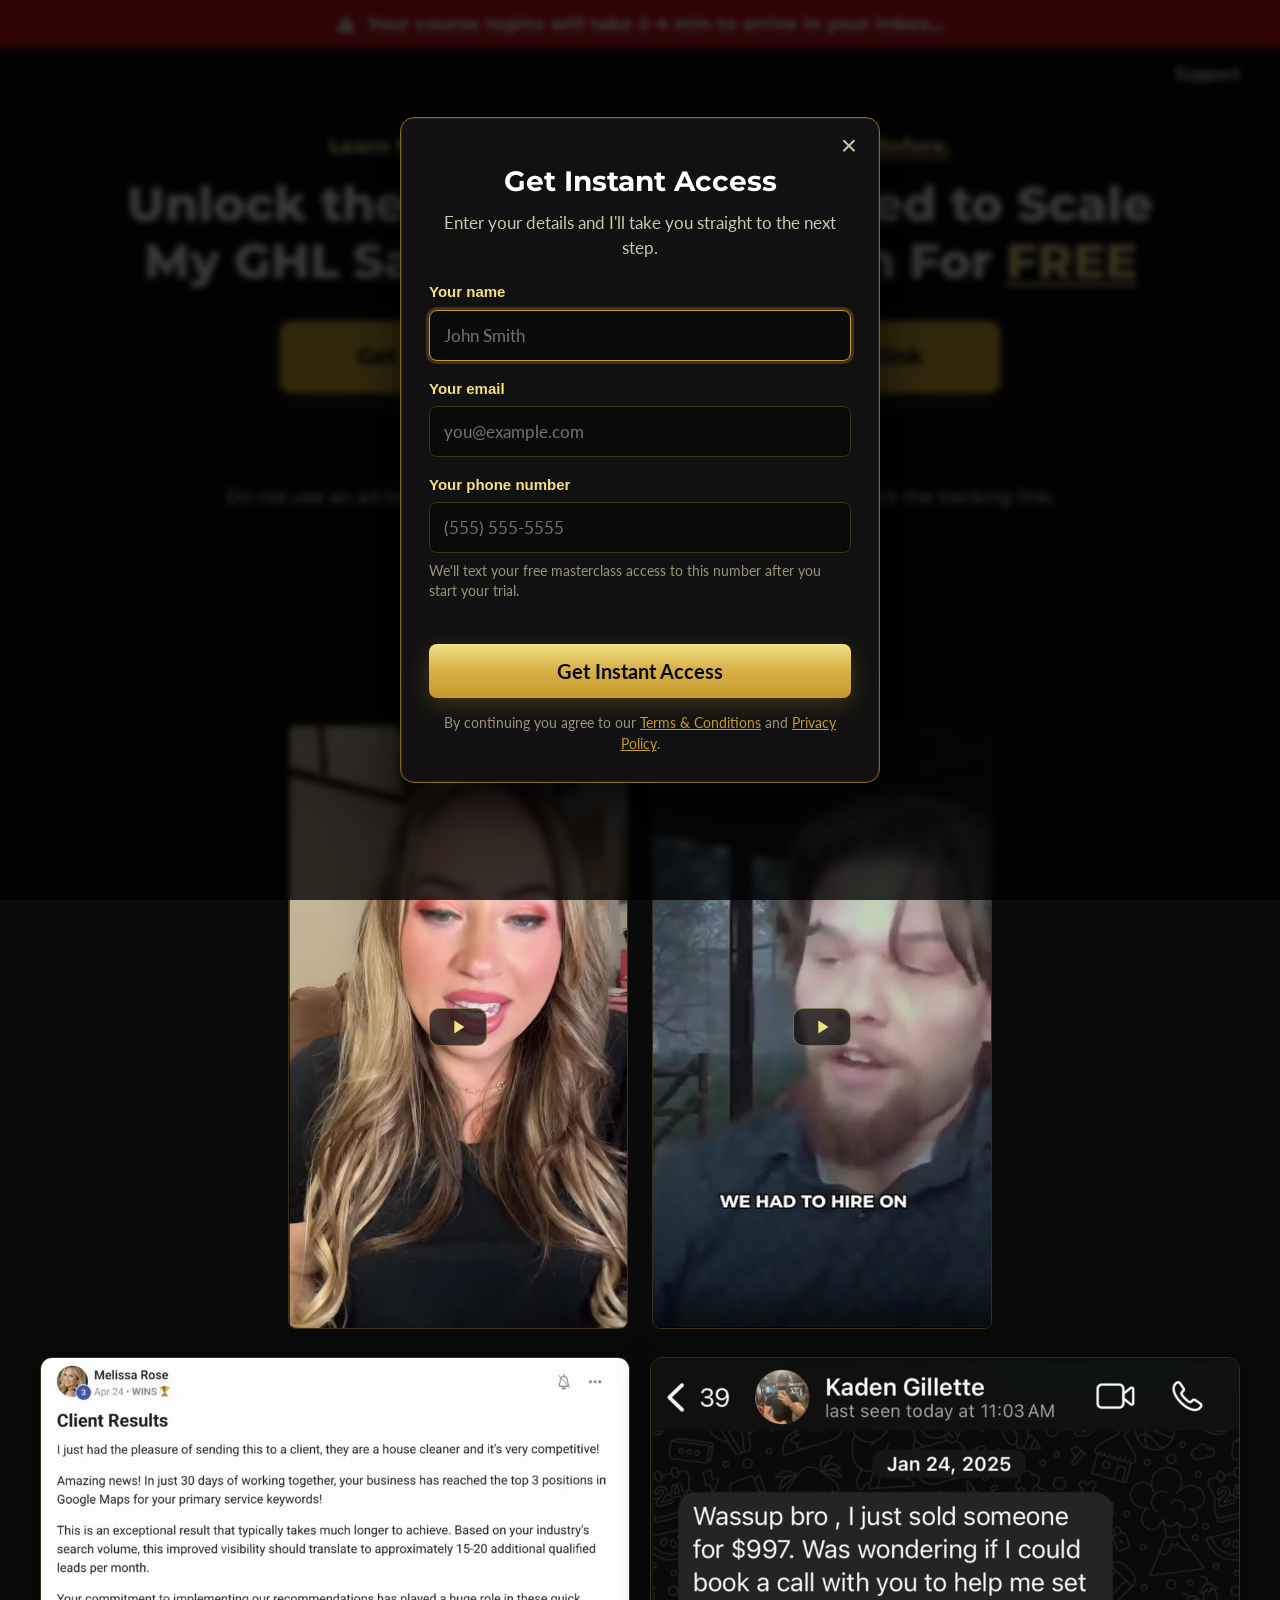
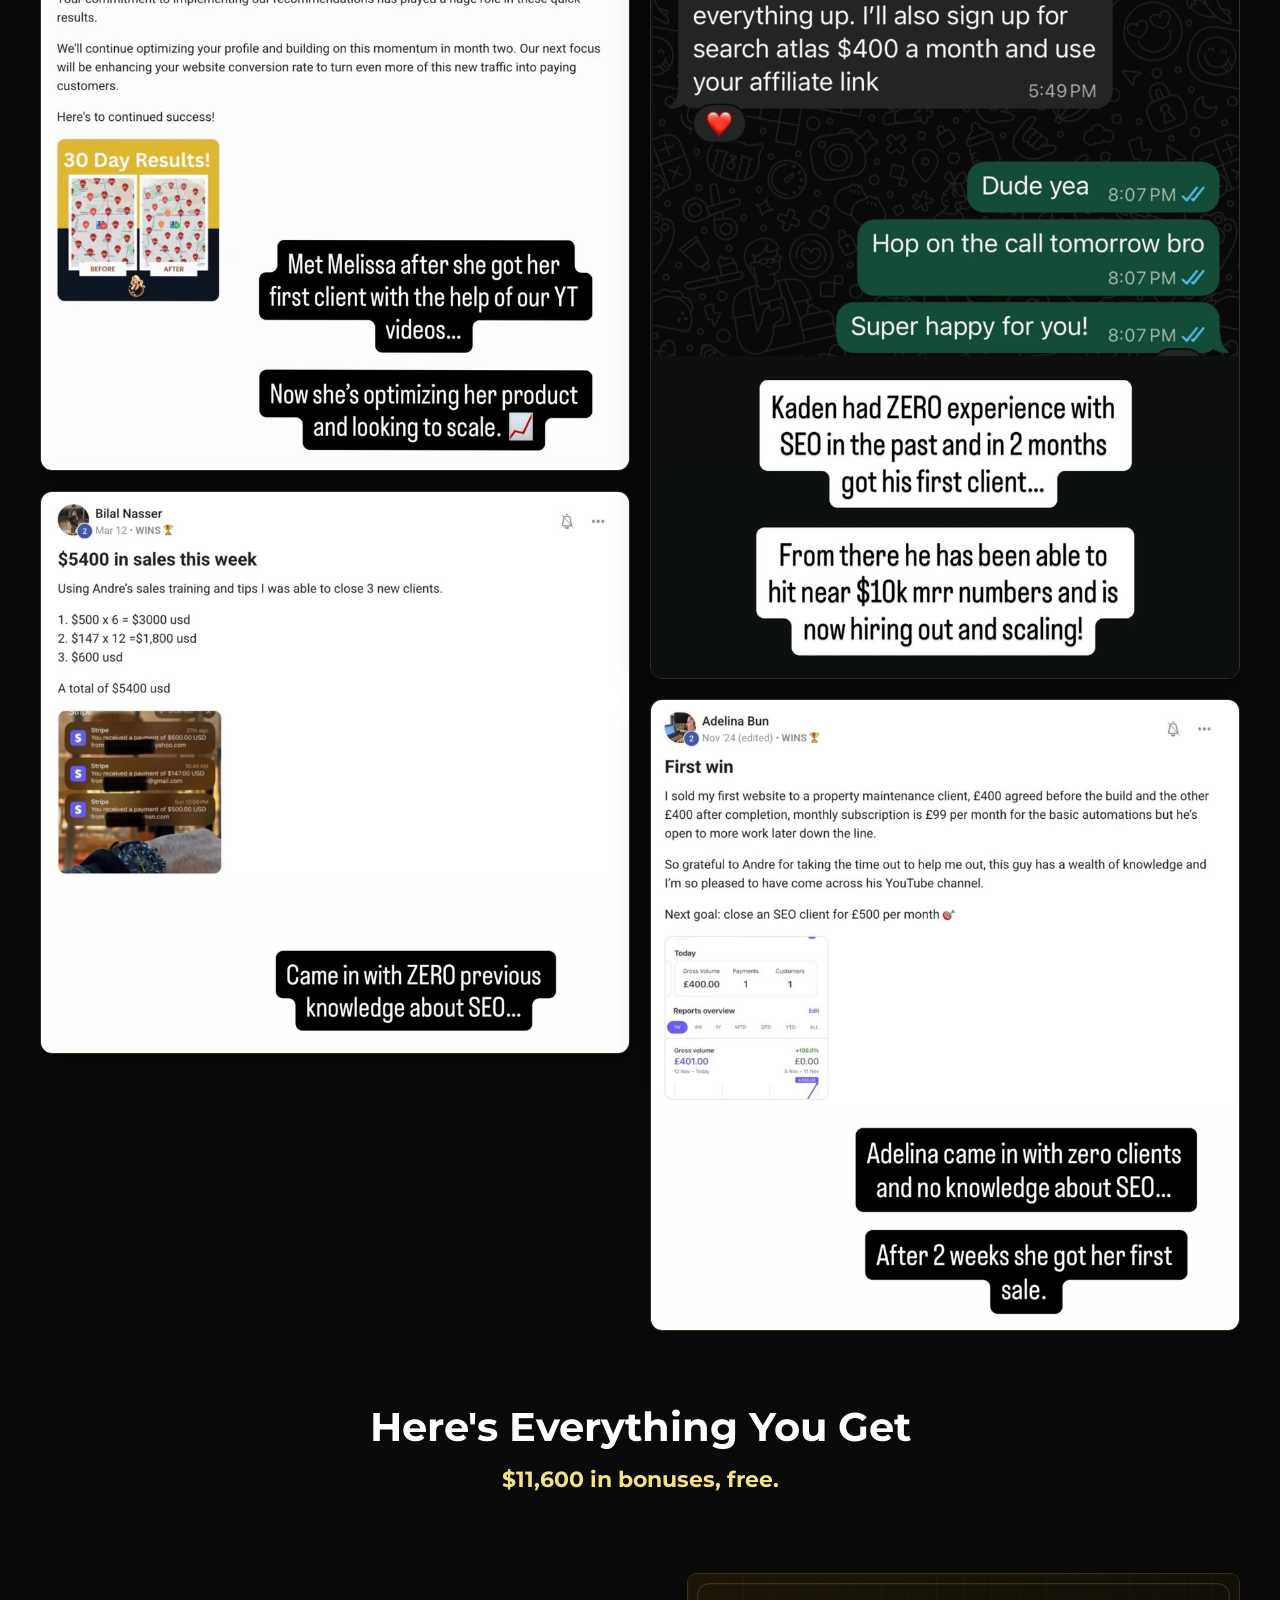
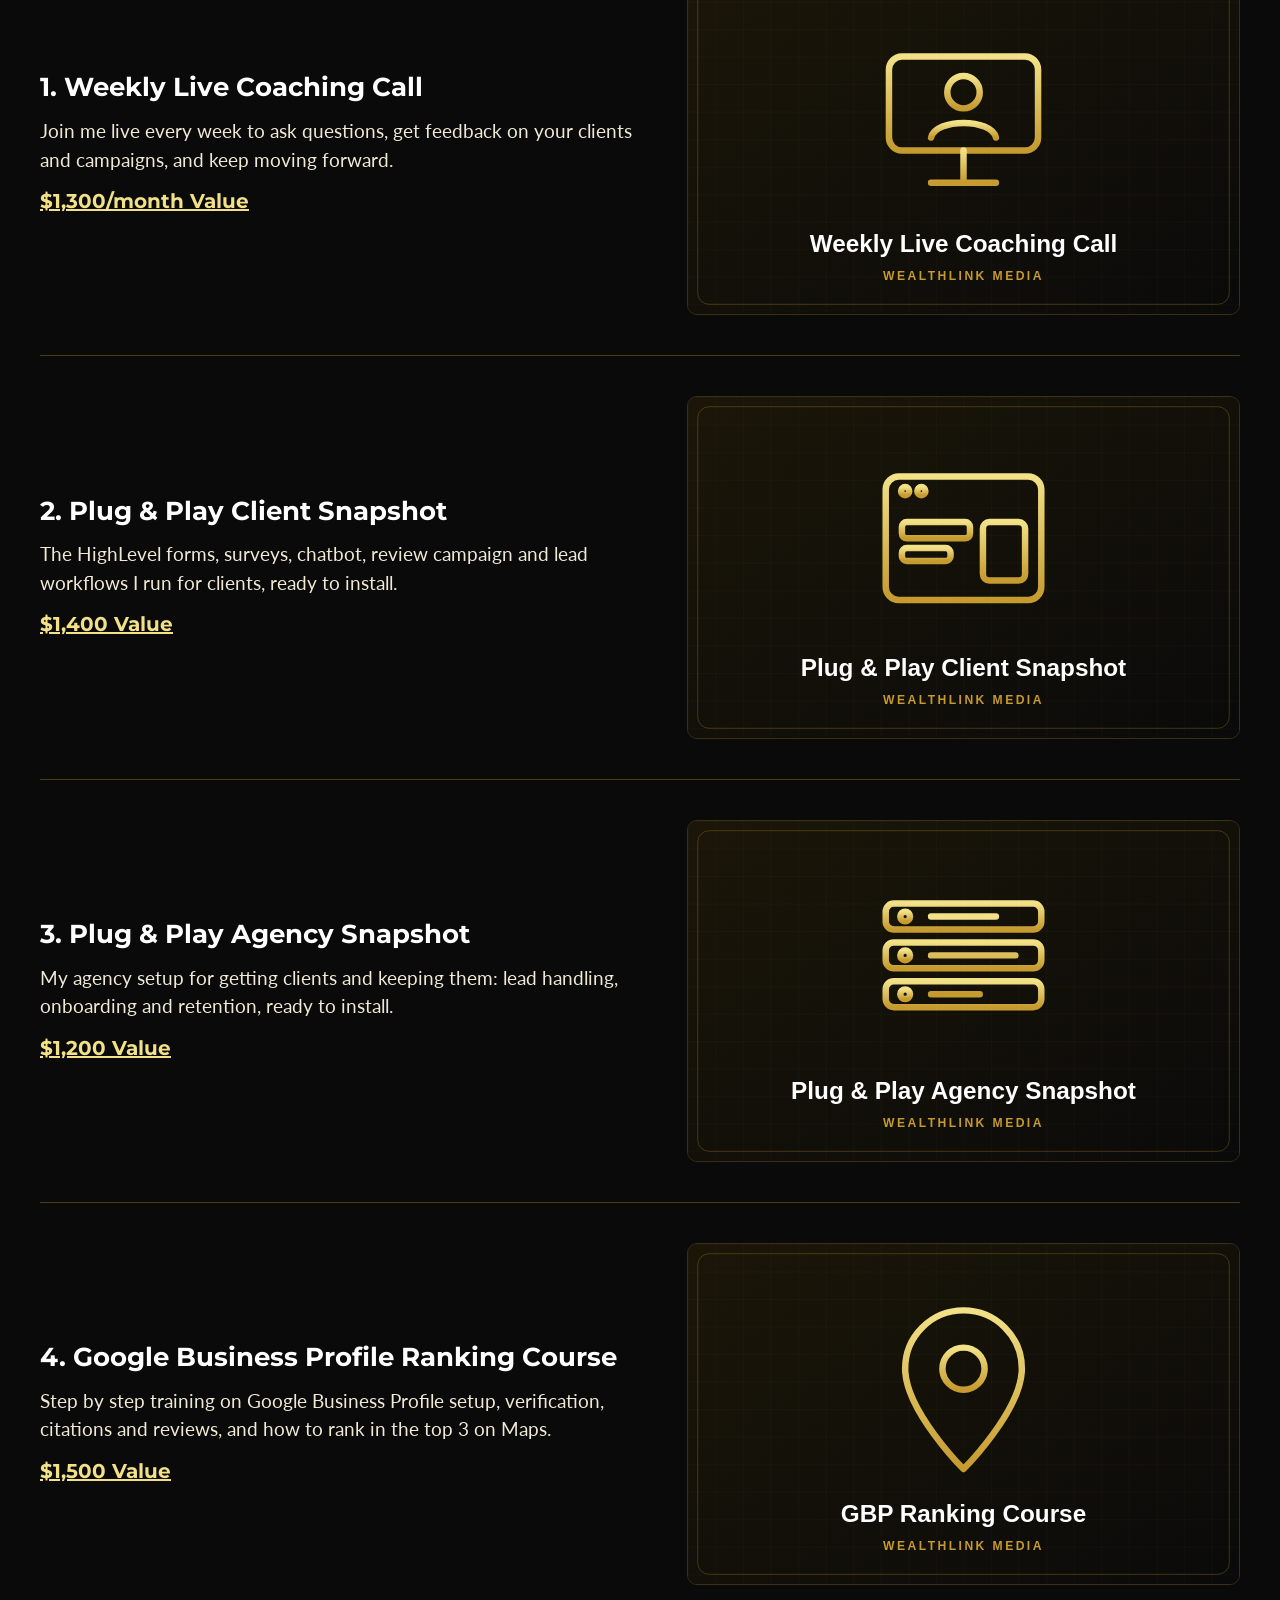
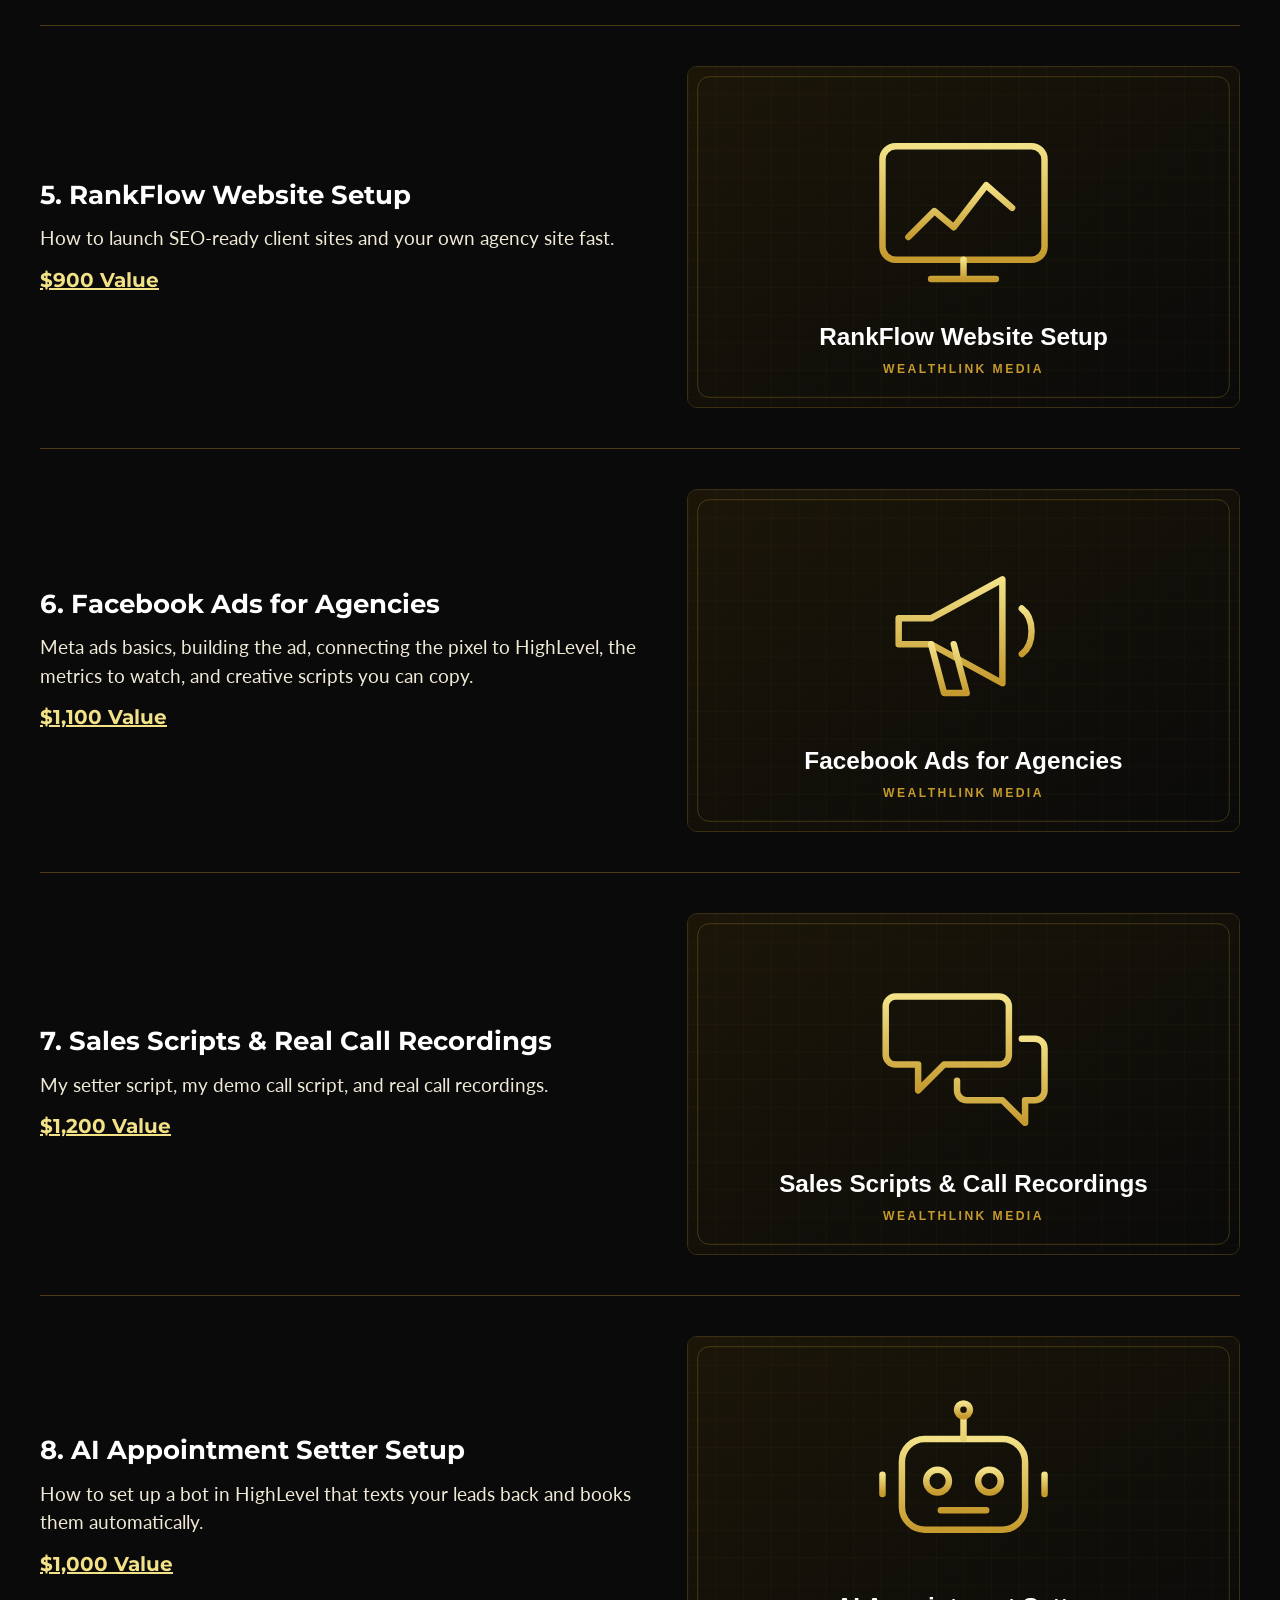
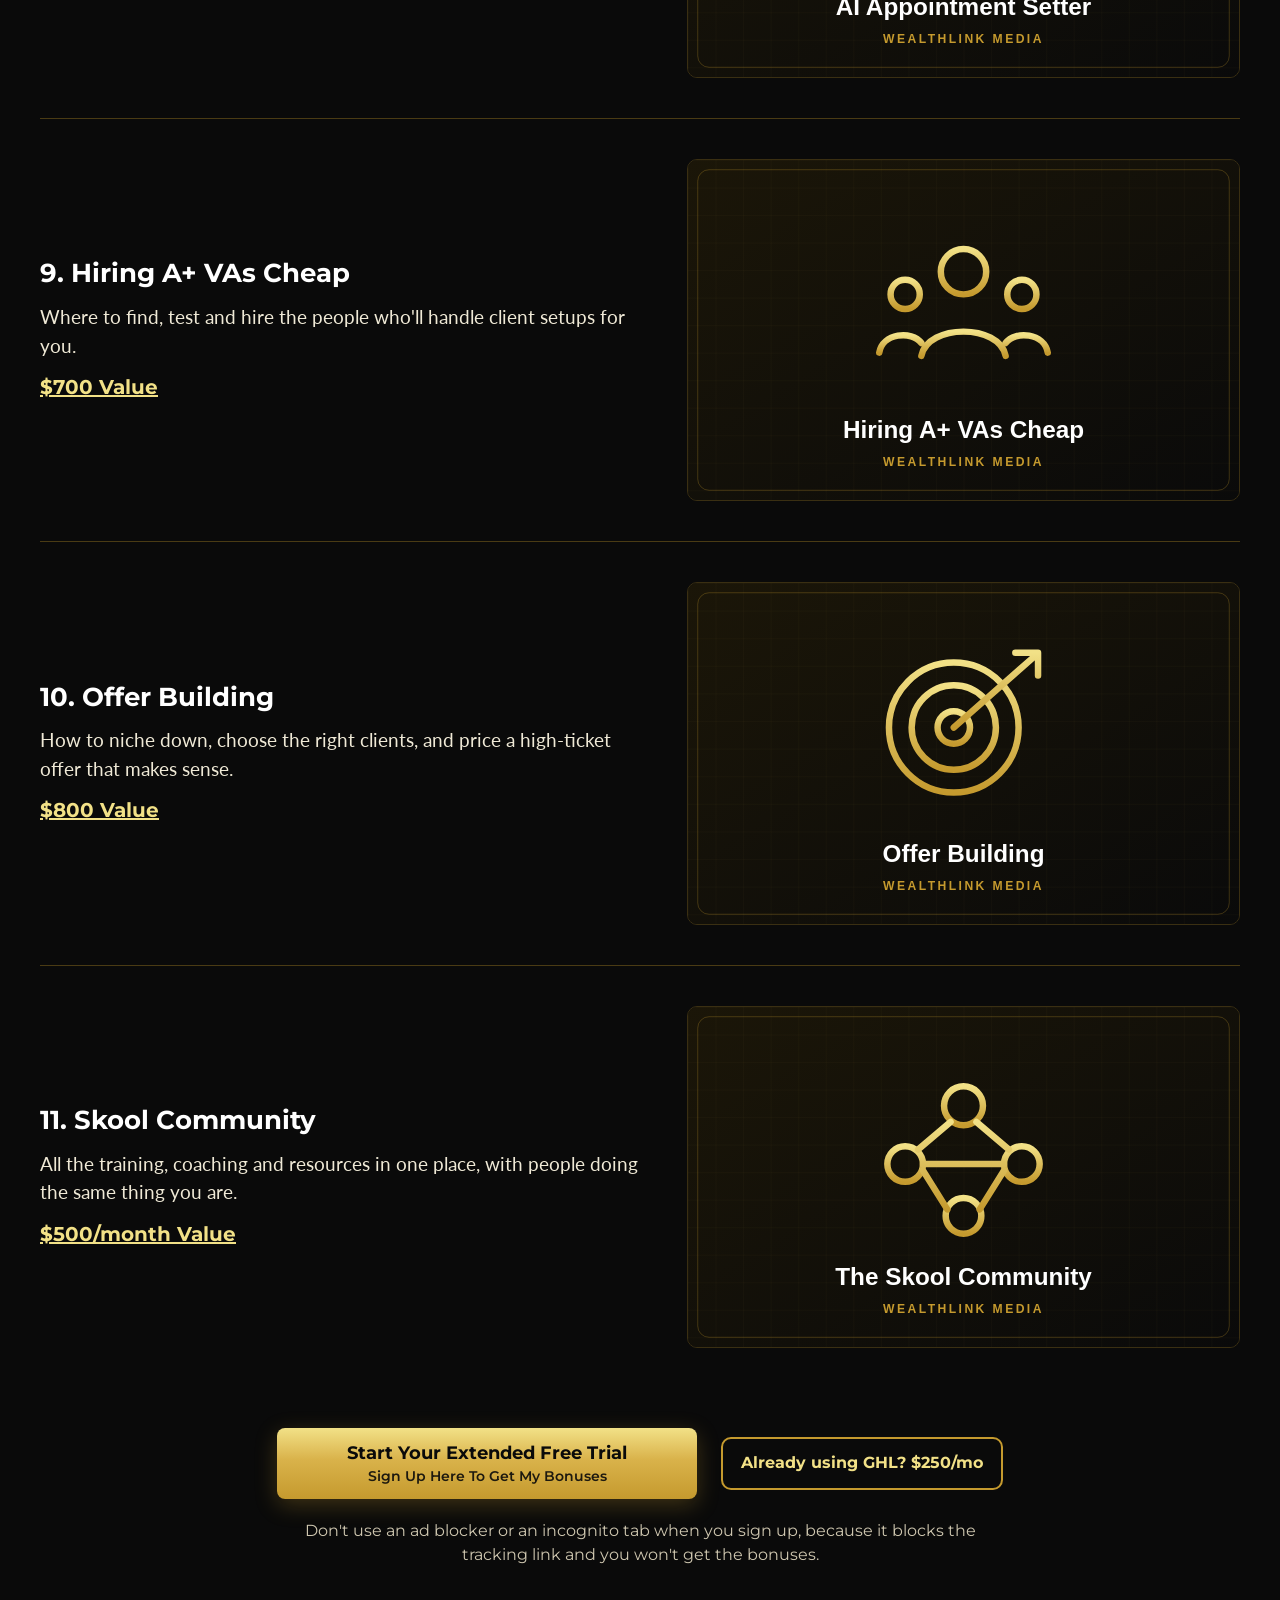
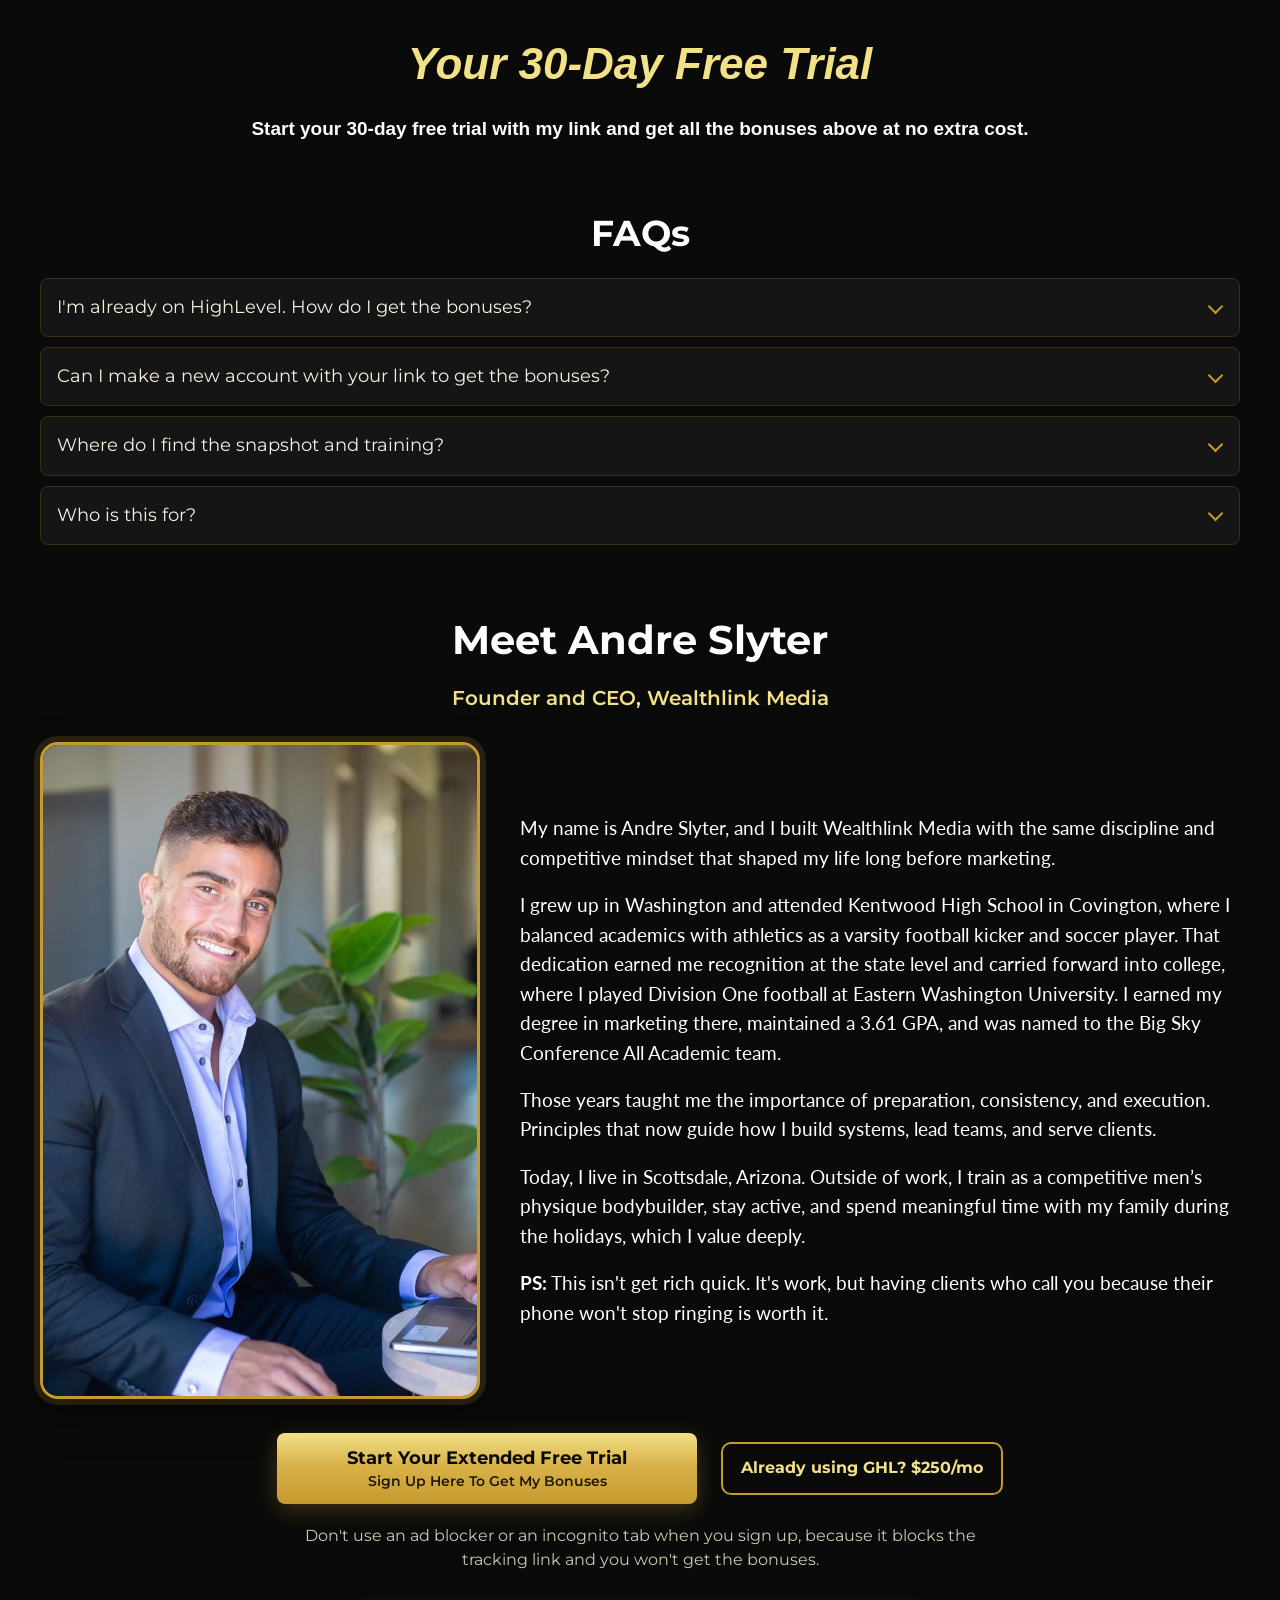
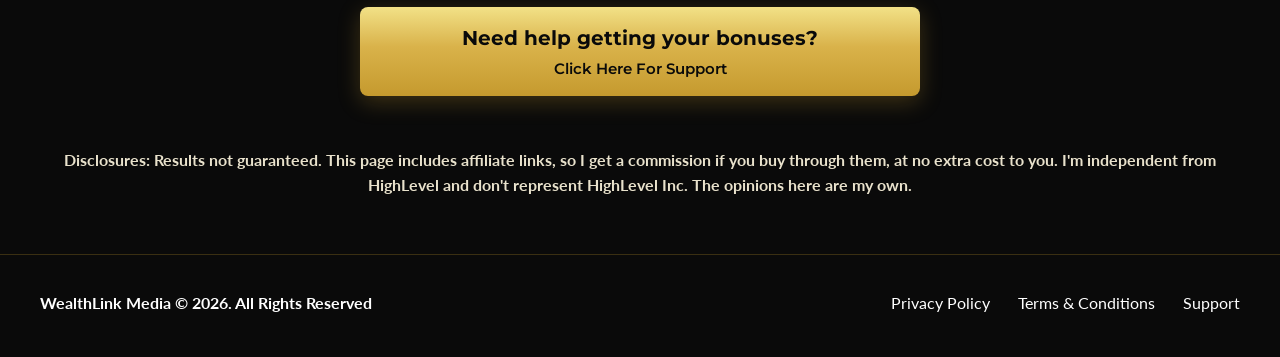
==== commit 8c71286b: "Turn the funnel into a single homepage. Show the offer page at index, collect name, email, and phone" ====
--- a/index.html
+++ b/index.html
@@ -3,14 +3,19 @@
 <head>
 <meta charset="utf-8">
 <meta name="viewport" content="width=device-width, initial-scale=1">
-<title>Free Course – How I Grew My SaaS Business To $58K+/month | WealthLink Media</title>
-<meta name="description" content="Steal my exact business model + AI software + my client getting scripts. 100% free and beginner friendly.">
+<title>Unlock the Exact System I Used to Scale My GHL SaaS to $58K+/Month For FREE | WealthLink Media</title>
+<meta name="description" content="Learn from someone who has actually done this before. Start your extended HighLevel trial with my link and get the bonuses free.">
 <link rel="icon" type="image/png" href="assets/favicon.png">
 <link rel="preconnect" href="https://fonts.googleapis.com"><link rel="preconnect" href="https://fonts.gstatic.com" crossorigin>
-<link href="https://fonts.googleapis.com/css2?family=Lato:wght@400;700;900&family=Open+Sans:wght@400;600;700;800&display=swap" rel="stylesheet">
+<link href="https://fonts.googleapis.com/css2?family=Lato:ital,wght@0,400;0,700;0,900;1,400&family=Montserrat:wght@400;500;600;700;800&display=swap" rel="stylesheet">
 <link rel="stylesheet" href="css/style.css">
 </head>
-<body class="p-home">
+<body class="p-main">
+
+<div class="topbar">
+  <svg width="22" height="22" viewBox="0 0 24 24" aria-hidden="true"><path d="M12 2L1 21h22L12 2zm1 15h-2v-2h2v2zm0-4h-2V9h2v4z" fill="#fff"/></svg>
+  <span>Your course logins will take 2-4 min to arrive in your inbox...</span>
+</div>
 
 <header class="site-header">
   <div class="header-inner">
@@ -21,21 +26,21 @@
 </header>
 
 <main class="wrap">
-  <section class="home-hero">
-    <p class="home-eyebrow">- 100% Free Course</p>
-    <h1>"How I Grew my SaaS Business<br>To $58K+/month in recurring revenue"</h1>
-    <p class="home-sub">Steal My Exact Business Model + AI Software + My Client Getting Scripts</p>
-    <button type="button" class="btn home-cta" data-open-form>
-      Get Instant Access
-      <svg viewBox="0 0 24 24" aria-hidden="true"><path d="M4 2l16 9.2-6.2 1.3L17 22l-3.1.9-3.4-8.2L4 18.2z" fill="currentColor"/></svg>
-    </button>
-    <p class="home-beginner">**100% Beginner Friendly!**</p>
-  </section>
-
+
+  <section class="m-hero">
+    <p class="hero-kicker">Learn From Someone Who Has <u>Actually Done This Before.</u></p>
+    <h1><span class="h1-line">Unlock the Exact System I Used to Scale</span> <span class="h1-line">My GHL SaaS to $58K+/Month For <u>FREE</u></span></h1>
+    <div class="hero-actions">
+      <a class="btn hero-primary" data-cta="ghl" href="https://www.gohighlevel.com/?fp_ref=tegicsystems" target="_blank" rel="noopener">Get in FREE, start your GHL trial through my link</a>
+      <a class="btn hero-secondary" data-cta="whop" href="https://whop.com/checkout/ch_pkWE0RMULDRdLfG/" target="_blank" rel="noopener">Already using GHL? $250/mo</a>
+    </div>
+    <p class="hero-warn">Do not use an ad blocker or an incognito tab when signing up! It will block the tracking link, and you will <b>NOT</b> receive any bonuses!</p>
+  </section>
+
+  <h2 class="sec-title">I do this every day.</h2>
+  <p class="sec-sub">These are real results from my clients and students.</p>
   <!-- Video reviews are rendered from REVIEW_VIDEOS in js/config.js -->
   <div class="video-grid" id="video-grid"></div>
-
-  <!-- Client results. Desktop: left Melissa+Bilal, right Kaden+Adelina. Mobile: Melissa, Kaden, Bilal, Adelina. -->
   <section class="results-grid" aria-label="Client results">
     <div class="results-col">
       <figure class="res-melissa">
@@ -67,6 +72,134 @@
     </div>
   </section>
 
+  <section class="bonus-head">
+    <h2>Here's Everything You Get</h2>
+    <p class="worth">$11,600 in bonuses, free.</p>
+  </section>
+
+  <section class="bonuses">
+    <article class="bonus">
+      <div class="copy"><h3>1. Weekly Live Coaching Call</h3>
+        <p>Join me live every week to ask questions, get feedback on your clients and campaigns, and keep moving forward.</p>
+        <span class="val">$1,300/month Value</span></div>
+      <img src="assets/bonus/weekly-call.svg" alt="Weekly Live Coaching Call" width="680" height="420">
+    </article>
+    <article class="bonus">
+      <div class="copy"><h3>2. Plug &amp; Play Client Snapshot</h3>
+        <p>The HighLevel forms, surveys, chatbot, review campaign and lead workflows I run for clients, ready to install.</p>
+        <span class="val">$1,400 Value</span></div>
+      <img src="assets/bonus/client-snapshot.svg" alt="Plug &amp; Play Client Snapshot" width="680" height="420">
+    </article>
+    <article class="bonus">
+      <div class="copy"><h3>3. Plug &amp; Play Agency Snapshot</h3>
+        <p>My agency setup for getting clients and keeping them: lead handling, onboarding and retention, ready to install.</p>
+        <span class="val">$1,200 Value</span></div>
+      <img src="assets/bonus/agency-snapshot.svg" alt="Plug &amp; Play Agency Snapshot" width="680" height="420">
+    </article>
+    <article class="bonus">
+      <div class="copy"><h3>4. Google Business Profile Ranking Course</h3>
+        <p>Step by step training on Google Business Profile setup, verification, citations and reviews, and how to rank in the top 3 on Maps.</p>
+        <span class="val">$1,500 Value</span></div>
+      <img src="assets/bonus/gbp-course.svg" alt="Google Business Profile Ranking Course" width="680" height="420">
+    </article>
+    <article class="bonus">
+      <div class="copy"><h3>5. RankFlow Website Setup</h3>
+        <p>How to launch SEO-ready client sites and your own agency site fast.</p>
+        <span class="val">$900 Value</span></div>
+      <img src="assets/bonus/rankflow.svg" alt="RankFlow Website Setup" width="680" height="420">
+    </article>
+    <article class="bonus">
+      <div class="copy"><h3>6. Facebook Ads for Agencies</h3>
+        <p>Meta ads basics, building the ad, connecting the pixel to HighLevel, the metrics to watch, and creative scripts you can copy.</p>
+        <span class="val">$1,100 Value</span></div>
+      <img src="assets/bonus/fb-ads.svg" alt="Facebook Ads for Agencies" width="680" height="420">
+    </article>
+    <article class="bonus">
+      <div class="copy"><h3>7. Sales Scripts &amp; Real Call Recordings</h3>
+        <p>My setter script, my demo call script, and real call recordings.</p>
+        <span class="val">$1,200 Value</span></div>
+      <img src="assets/bonus/sales-scripts.svg" alt="Sales Scripts &amp; Real Call Recordings" width="680" height="420">
+    </article>
+    <article class="bonus">
+      <div class="copy"><h3>8. AI Appointment Setter Setup</h3>
+        <p>How to set up a bot in HighLevel that texts your leads back and books them automatically.</p>
+        <span class="val">$1,000 Value</span></div>
+      <img src="assets/bonus/ai-setter.svg" alt="AI Appointment Setter Setup" width="680" height="420">
+    </article>
+    <article class="bonus">
+      <div class="copy"><h3>9. Hiring A+ VAs Cheap</h3>
+        <p>Where to find, test and hire the people who'll handle client setups for you.</p>
+        <span class="val">$700 Value</span></div>
+      <img src="assets/bonus/hiring.svg" alt="Hiring A+ VAs Cheap" width="680" height="420">
+    </article>
+    <article class="bonus">
+      <div class="copy"><h3>10. Offer Building</h3>
+        <p>How to niche down, choose the right clients, and price a high-ticket offer that makes sense.</p>
+        <span class="val">$800 Value</span></div>
+      <img src="assets/bonus/offer-building.svg" alt="Offer Building" width="680" height="420">
+    </article>
+    <article class="bonus">
+      <div class="copy"><h3>11. Skool Community</h3>
+        <p>All the training, coaching and resources in one place, with people doing the same thing you are.</p>
+        <span class="val">$500/month Value</span></div>
+      <img src="assets/bonus/skool-community.svg" alt="Skool Community" width="680" height="420">
+    </article>
+  </section>
+
+  <div class="cta-pair" style="margin-top:40px">
+    <a class="btn cta-btn" data-cta="ghl" href="https://www.gohighlevel.com/?fp_ref=tegicsystems" target="_blank" rel="noopener">
+      <span class="b1">Start Your Extended Free Trial</span><span class="b2">Sign Up Here To Get My Bonuses</span></a>
+    <a class="btn hero-secondary" data-cta="whop" href="https://whop.com/checkout/ch_pkWE0RMULDRdLfG/" target="_blank" rel="noopener">Already using GHL? $250/mo</a>
+  </div>
+  <p class="cta-note">Don't use an ad blocker or an incognito tab when you sign up, because it blocks the tracking link and you won't get the bonuses.</p>
+
+  <section class="guarantee">
+    <h2>Your 30-Day Free Trial</h2>
+    <div class="g-body">
+      <p>Start your 30-day free trial with my link and get all the bonuses above at no extra cost.</p>
+    </div>
+  </section>
+
+  <section class="faq">
+    <h2>FAQs</h2>
+    <details><summary>I'm already on HighLevel. How do I get the bonuses?</summary>
+      <div class="ans"><p>Use the upgrade link above, then message us in the community with your account email.</p></div></details>
+    <details><summary>Can I make a new account with your link to get the bonuses?</summary>
+      <div class="ans"><p>Yes, a new account created through the link qualifies.</p></div></details>
+    <details><summary>Where do I find the snapshot and training?</summary>
+      <div class="ans"><p>Inside the Skool community, and you'll get the login by email within a few minutes.</p></div></details>
+    <details><summary>Who is this for?</summary>
+      <div class="ans"><p>Agency owners and beginners who want to sell local SEO and lead gen to home service businesses for monthly retainers.</p></div></details>
+  </section>
+
+  <section class="about">
+    <h2>Meet Andre Slyter</h2>
+    <p class="about-sub">Founder and CEO, Wealthlink Media</p>
+    <div class="about-grid">
+      <img class="about-photo" src="assets/andre.jpg" alt="Andre Slyter, Founder and CEO of WealthLink Media" width="800" height="1200">
+      <div class="txt">
+        <p>My name is Andre Slyter, and I built Wealthlink Media with the same discipline and competitive mindset that shaped my life long before marketing.</p>
+        <p>I grew up in Washington and attended Kentwood High School in Covington, where I balanced academics with athletics as a varsity football kicker and soccer player. That dedication earned me recognition at the state level and carried forward into college, where I played Division One football at Eastern Washington University. I earned my degree in marketing there, maintained a 3.61 GPA, and was named to the Big Sky Conference All Academic team.</p>
+        <p>Those years taught me the importance of preparation, consistency, and execution. Principles that now guide how I build systems, lead teams, and serve clients.</p>
+        <p>Today, I live in Scottsdale, Arizona. Outside of work, I train as a competitive men’s physique bodybuilder, stay active, and spend meaningful time with my family during the holidays, which I value deeply.</p>
+        <p style="margin:0"><b>PS:</b> This isn't get rich quick. It's work, but having clients who call you because their phone won't stop ringing is worth it.</p>
+      </div>
+    </div>
+  </section>
+
+  <div class="cta-pair" style="margin-top:34px">
+    <a class="btn cta-btn" data-cta="ghl" href="https://www.gohighlevel.com/?fp_ref=tegicsystems" target="_blank" rel="noopener">
+      <span class="b1">Start Your Extended Free Trial</span><span class="b2">Sign Up Here To Get My Bonuses</span></a>
+    <a class="btn hero-secondary" data-cta="whop" href="https://whop.com/checkout/ch_pkWE0RMULDRdLfG/" target="_blank" rel="noopener">Already using GHL? $250/mo</a>
+  </div>
+  <p class="cta-note">Don't use an ad blocker or an incognito tab when you sign up, because it blocks the tracking link and you won't get the bonuses.</p>
+
+  <a class="btn help-btn" data-cta="support" href="support.html">
+    <span class="b1">Need help getting your bonuses?</span><span class="b2">Click Here For Support</span></a>
+
+  <section class="disclosures">
+    <p>Disclosures: Results not guaranteed. This page includes affiliate links, so I get a commission if you buy through them, at no extra cost to you. I'm independent from HighLevel and don't represent HighLevel Inc. The opinions here are my own.</p>
+  </section>
 </main>
 
 <footer class="site-footer">
@@ -82,17 +215,21 @@
   </div>
 </footer>
 
-<!-- Lead form modal -->
+
+<!-- Lead form -->
 <div class="modal" id="lead-modal" role="dialog" aria-modal="true" aria-labelledby="lf-title">
   <div class="modal-card">
     <button type="button" class="modal-x" data-close-form aria-label="Close">&times;</button>
     <h2 id="lf-title">Get Instant Access</h2>
-    <p class="msub">Enter your name and email and I'll take you straight to the next step.</p>
+    <p class="msub">Enter your details and I'll take you straight to the next step.</p>
     <form id="lead-form" novalidate autocomplete="on">
       <label for="lf-name">Your name</label>
       <input id="lf-name" name="name" type="text" autocomplete="name" placeholder="John Smith" required>
       <label for="lf-email">Your email</label>
       <input id="lf-email" name="email" type="email" autocomplete="email" inputmode="email" placeholder="you@example.com" required>
+      <label for="lf-phone">Your phone number</label>
+      <input id="lf-phone" name="phone" type="tel" autocomplete="tel" inputmode="tel" placeholder="(555) 555-5555" required>
+      <p class="lf-help">We'll text your free masterclass access to this number after you start your trial.</p>
       <div class="lf-error" id="lf-error" role="alert"></div>
       <button type="submit" class="btn" id="lf-submit">Get Instant Access</button>
     </form>
--- a/css/style.css
+++ b/css/style.css
@@ -89,6 +89,7 @@
   background:#0a0a0a;color:#fff;margin-bottom:16px;outline:none}
 .modal-card input:focus{border-color:var(--gold);box-shadow:0 0 0 3px rgba(197,154,46,.25)}
 .modal-card .btn{width:100%;font-size:20px;font-weight:700;padding:15px 18px;font-family:inherit}
+.lf-help{margin:-8px 0 16px;text-align:left;font-size:14px;line-height:1.4;color:#9c9478}
 .lf-error{min-height:22px;color:#ff8a80;font-size:16px;margin:-4px 0 10px;text-align:left}
 .lf-fine{font-size:14px;color:#9c9478;margin:14px 0 0;line-height:1.5}
 .lf-fine a{color:var(--gold)}
@@ -114,6 +115,7 @@
 .hero-step{margin:0;max-width:680px;text-align:center;font-size:18px;line-height:1.5;color:#f4efe2}
 .hero-step a{color:var(--gold-hi);font-weight:800;text-underline-offset:3px}
 .hero-secondary{background:transparent;color:var(--gold-hi);border:2px solid var(--gold);box-shadow:none;font-family:Montserrat,Arial,sans-serif;font-size:16px;font-weight:700;padding:12px 18px;border-radius:10px}
+.cta-pair .hero-secondary{align-self:center;flex:0 1 auto;max-width:100%}
 .hero-secondary:hover{background:rgba(197,154,46,.14);color:#fff;filter:none}
 .hero-warn{text-align:center;font-family:Montserrat,Arial,sans-serif;font-weight:500;font-size:18px;line-height:1.5;color:#f4efe2;max-width:860px;margin:22px auto 0}
 .hero-warn b{font-weight:800;color:#fff}
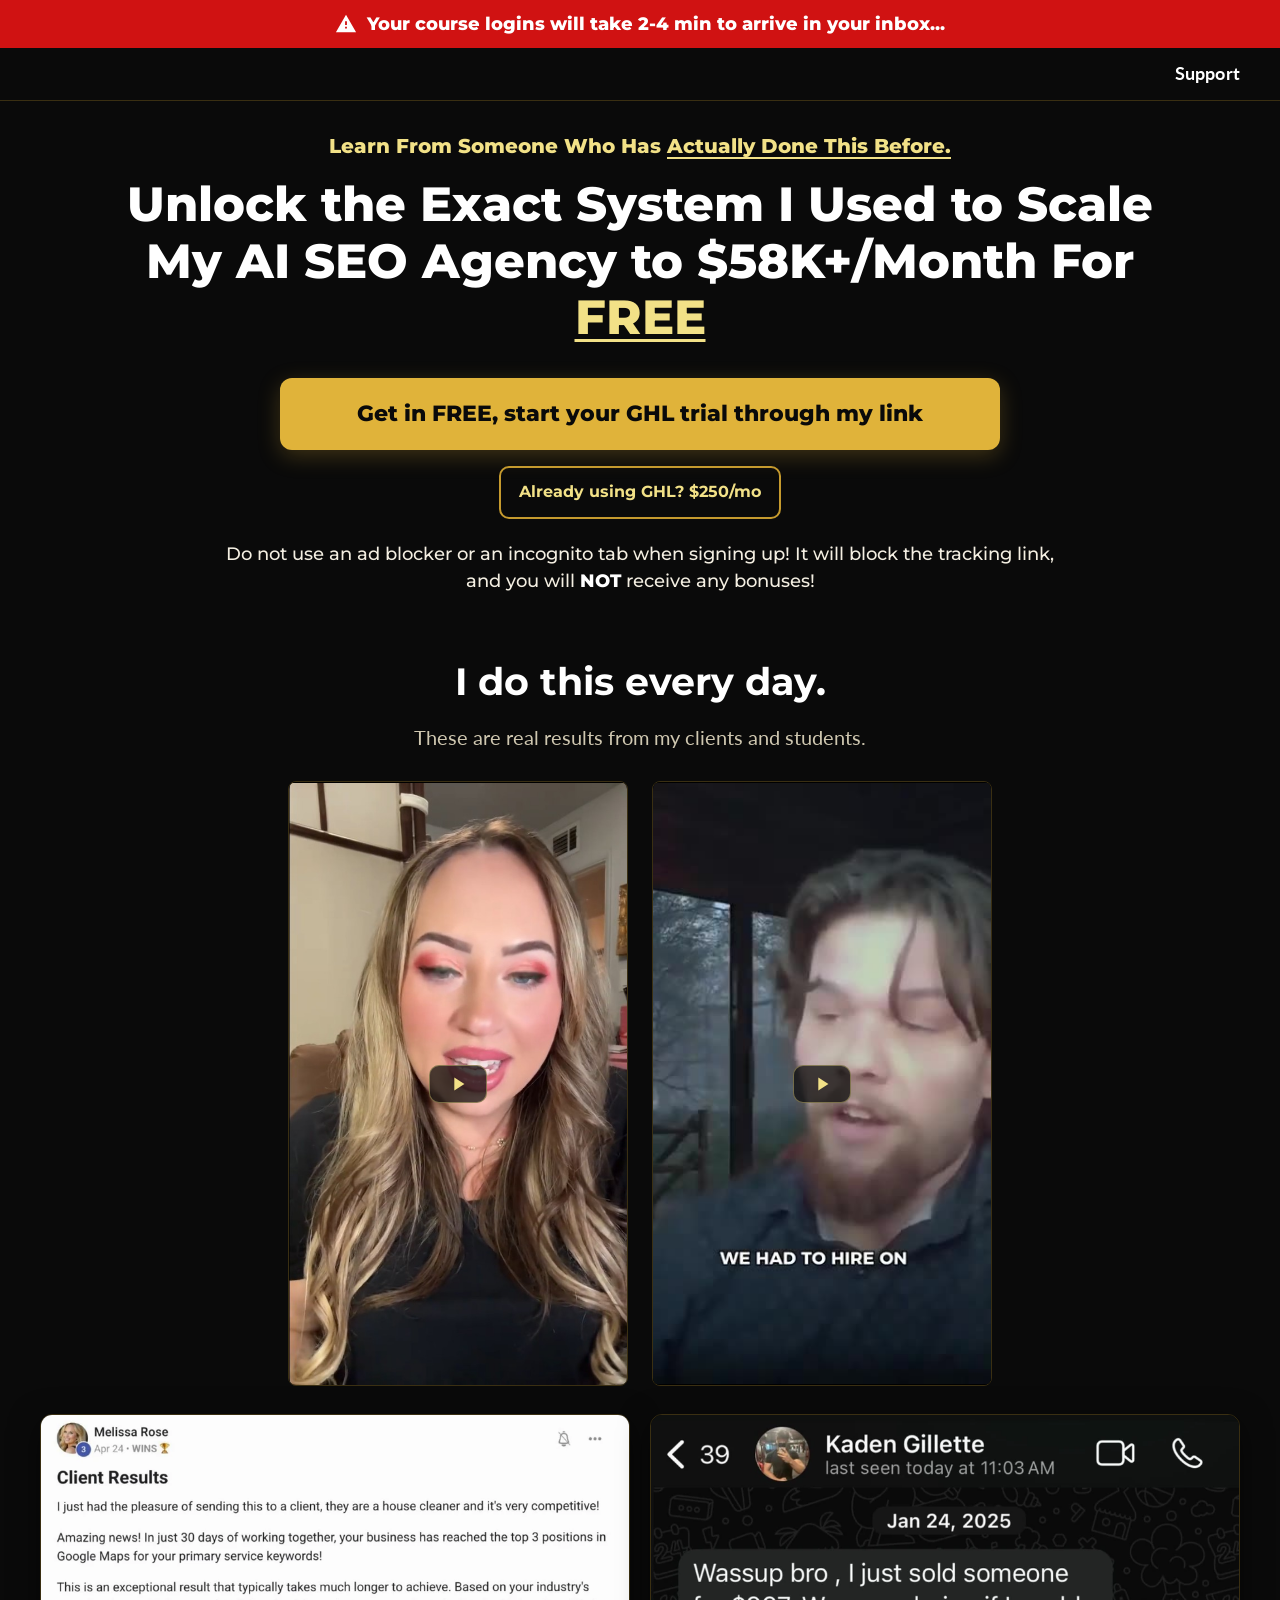
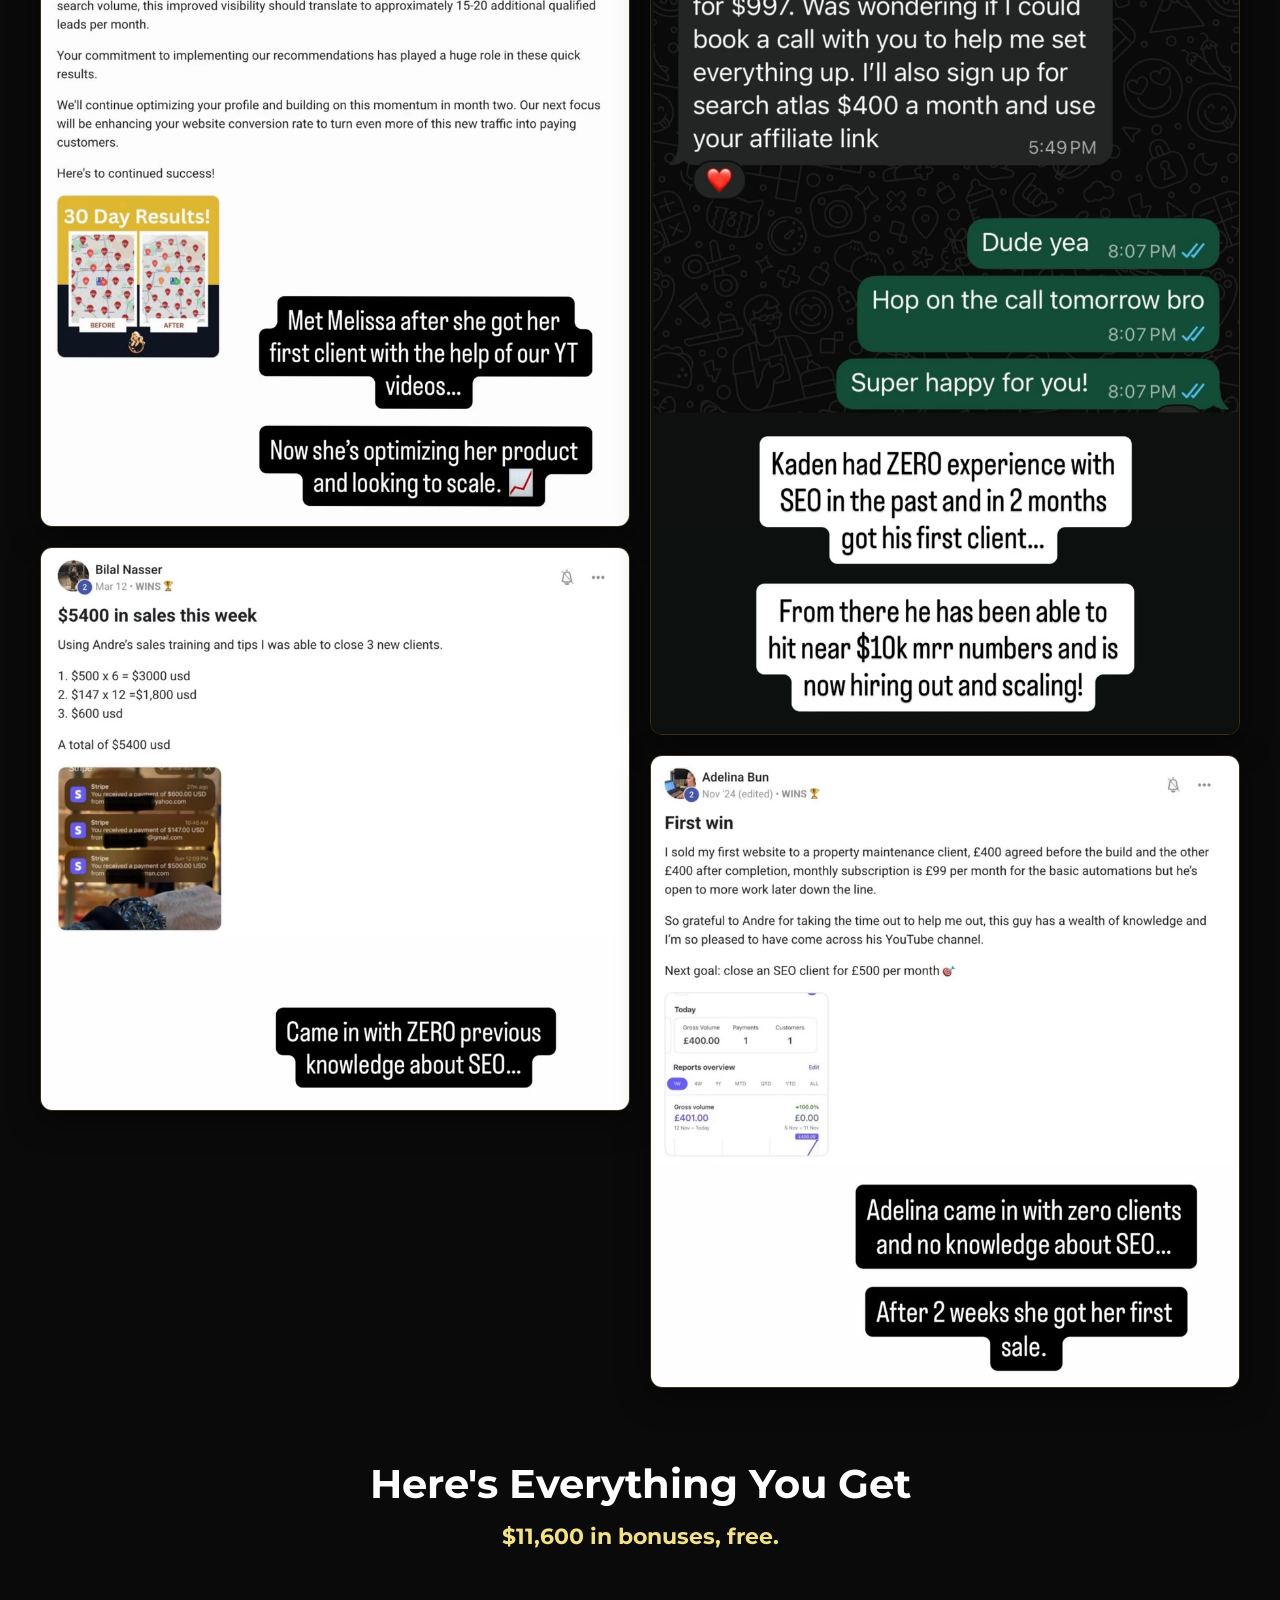
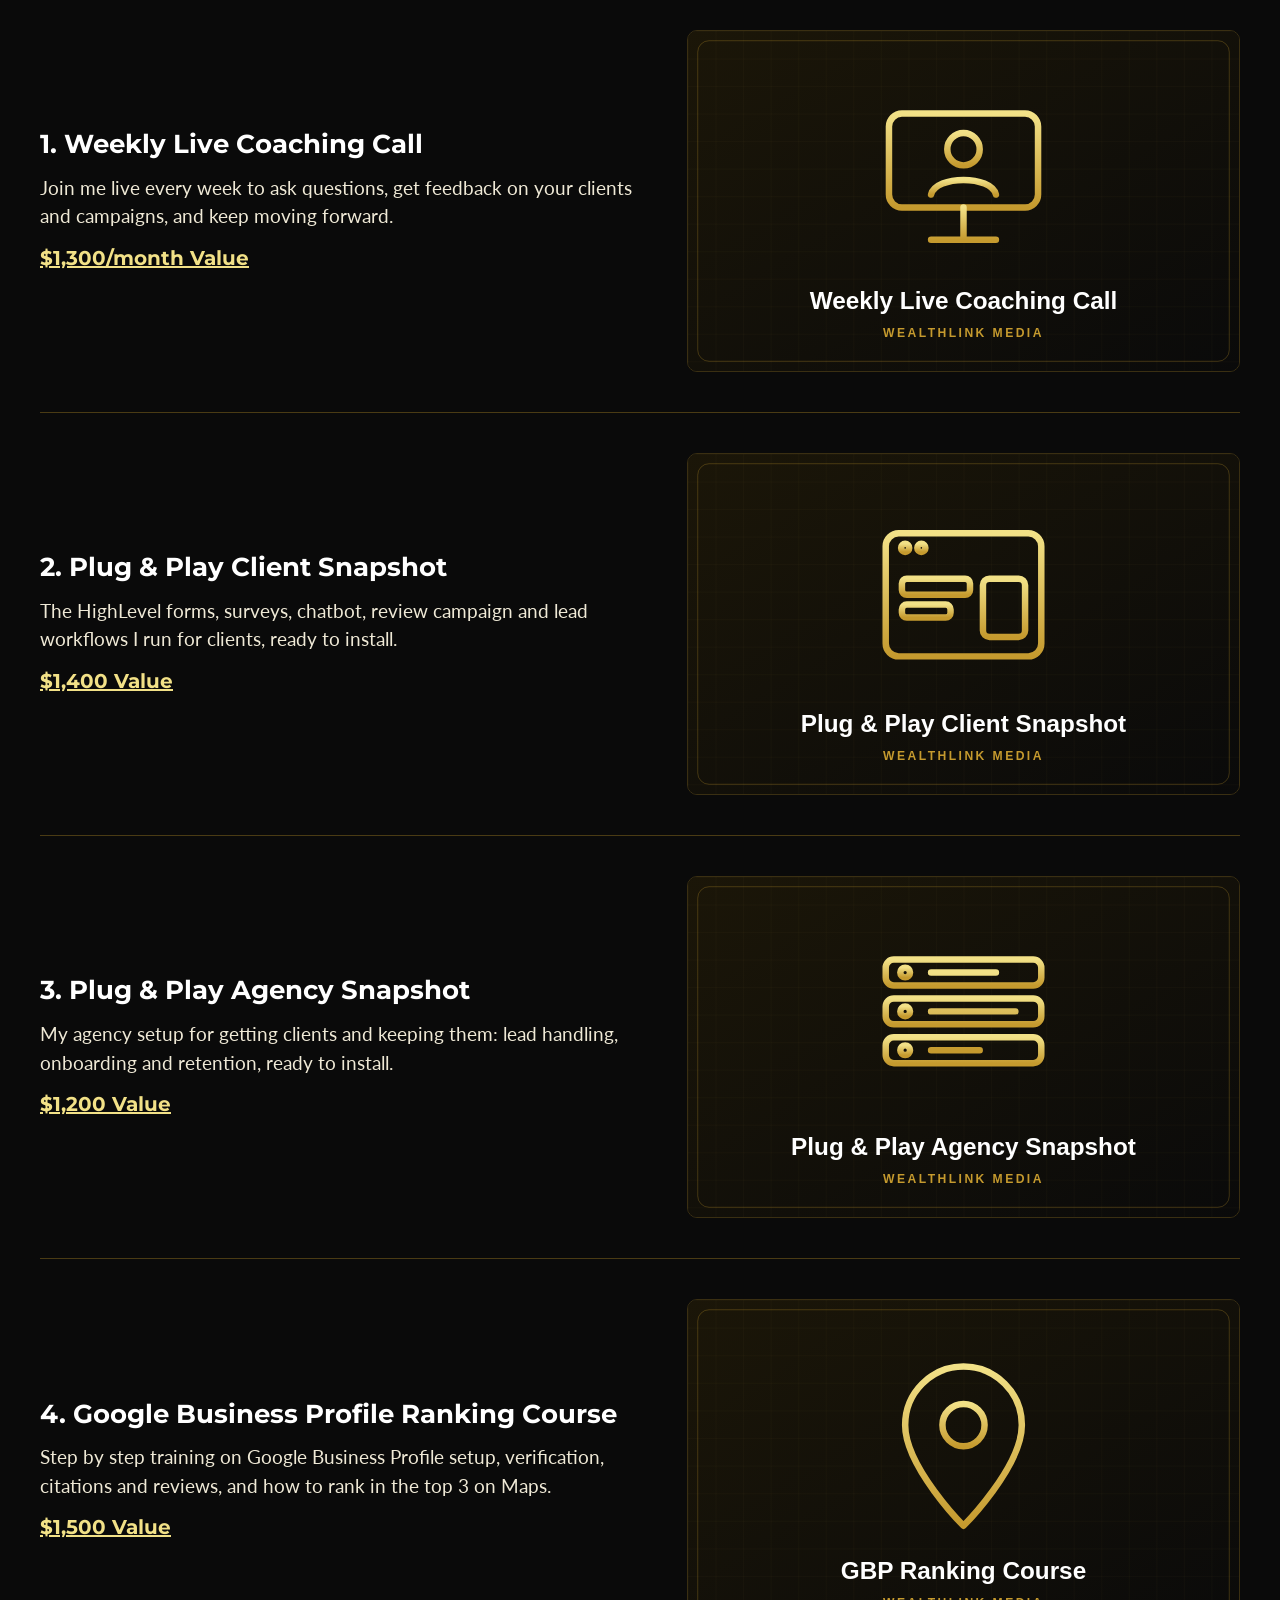
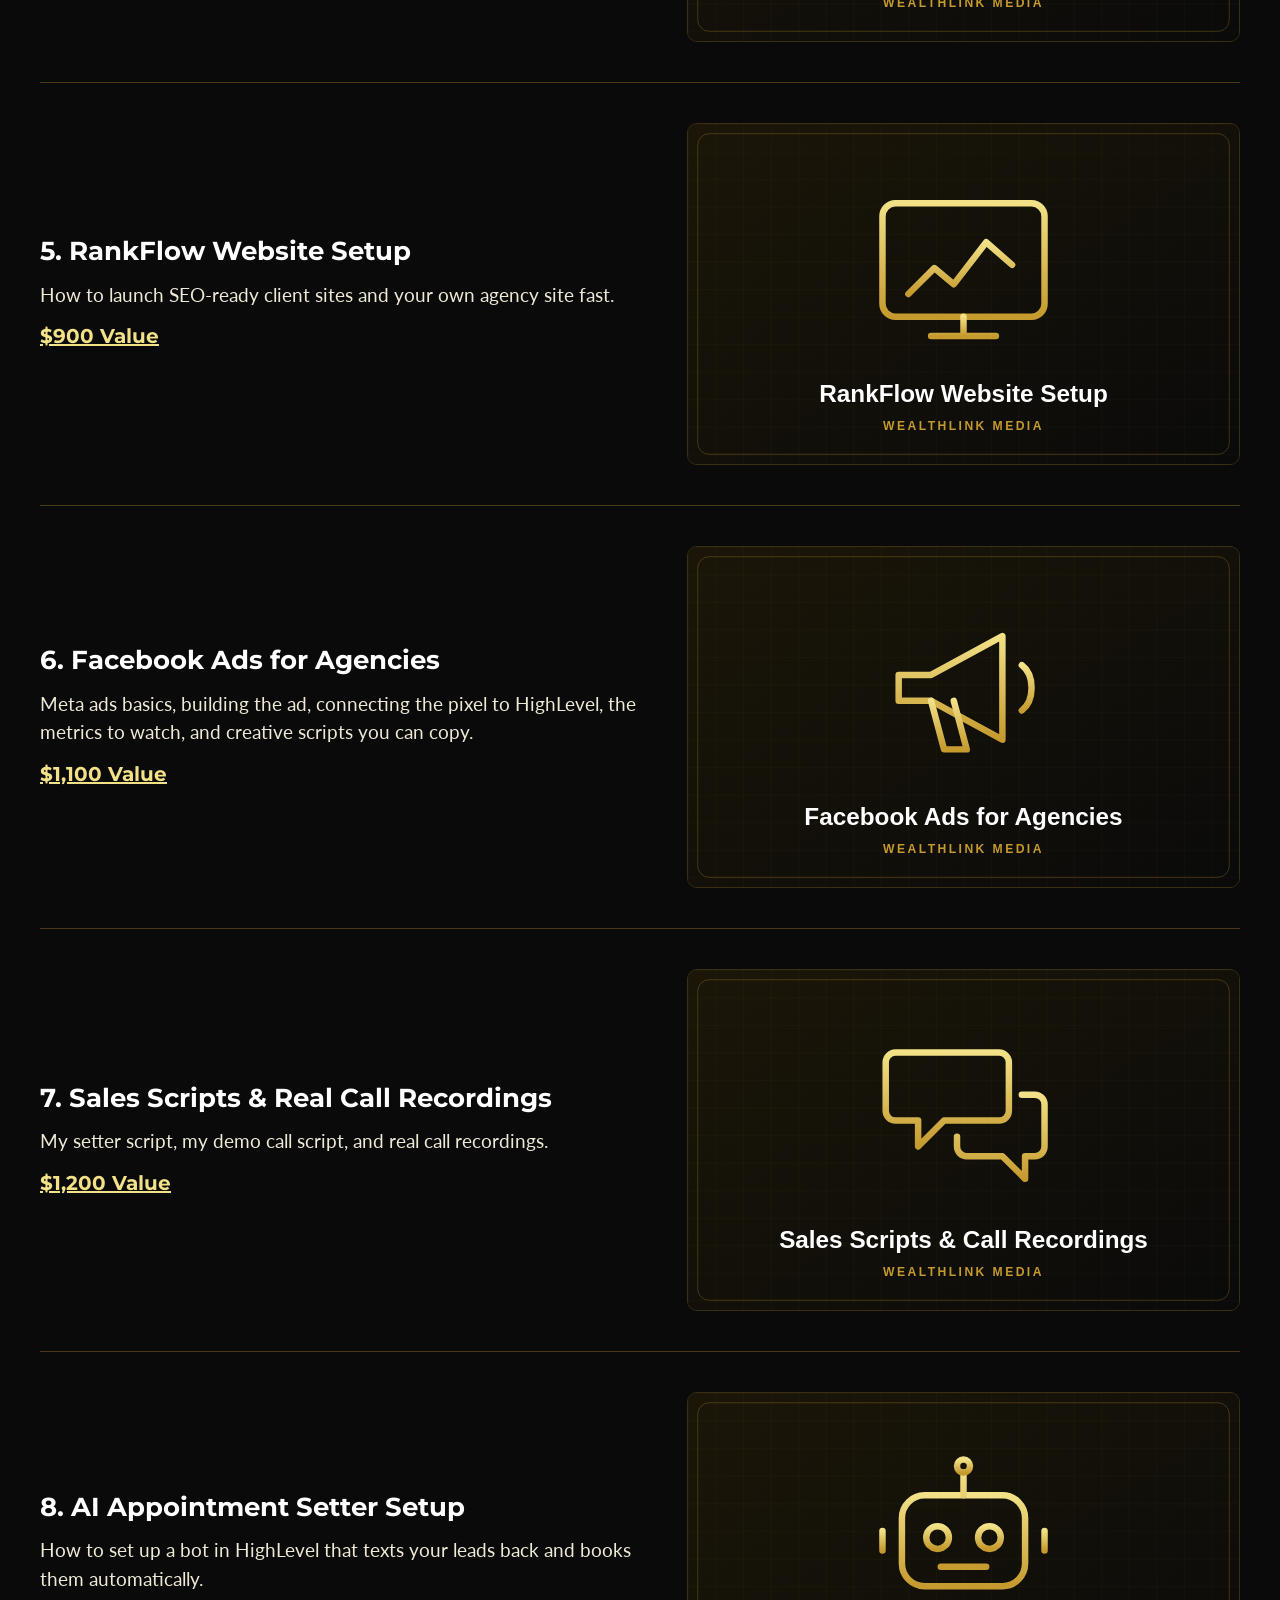
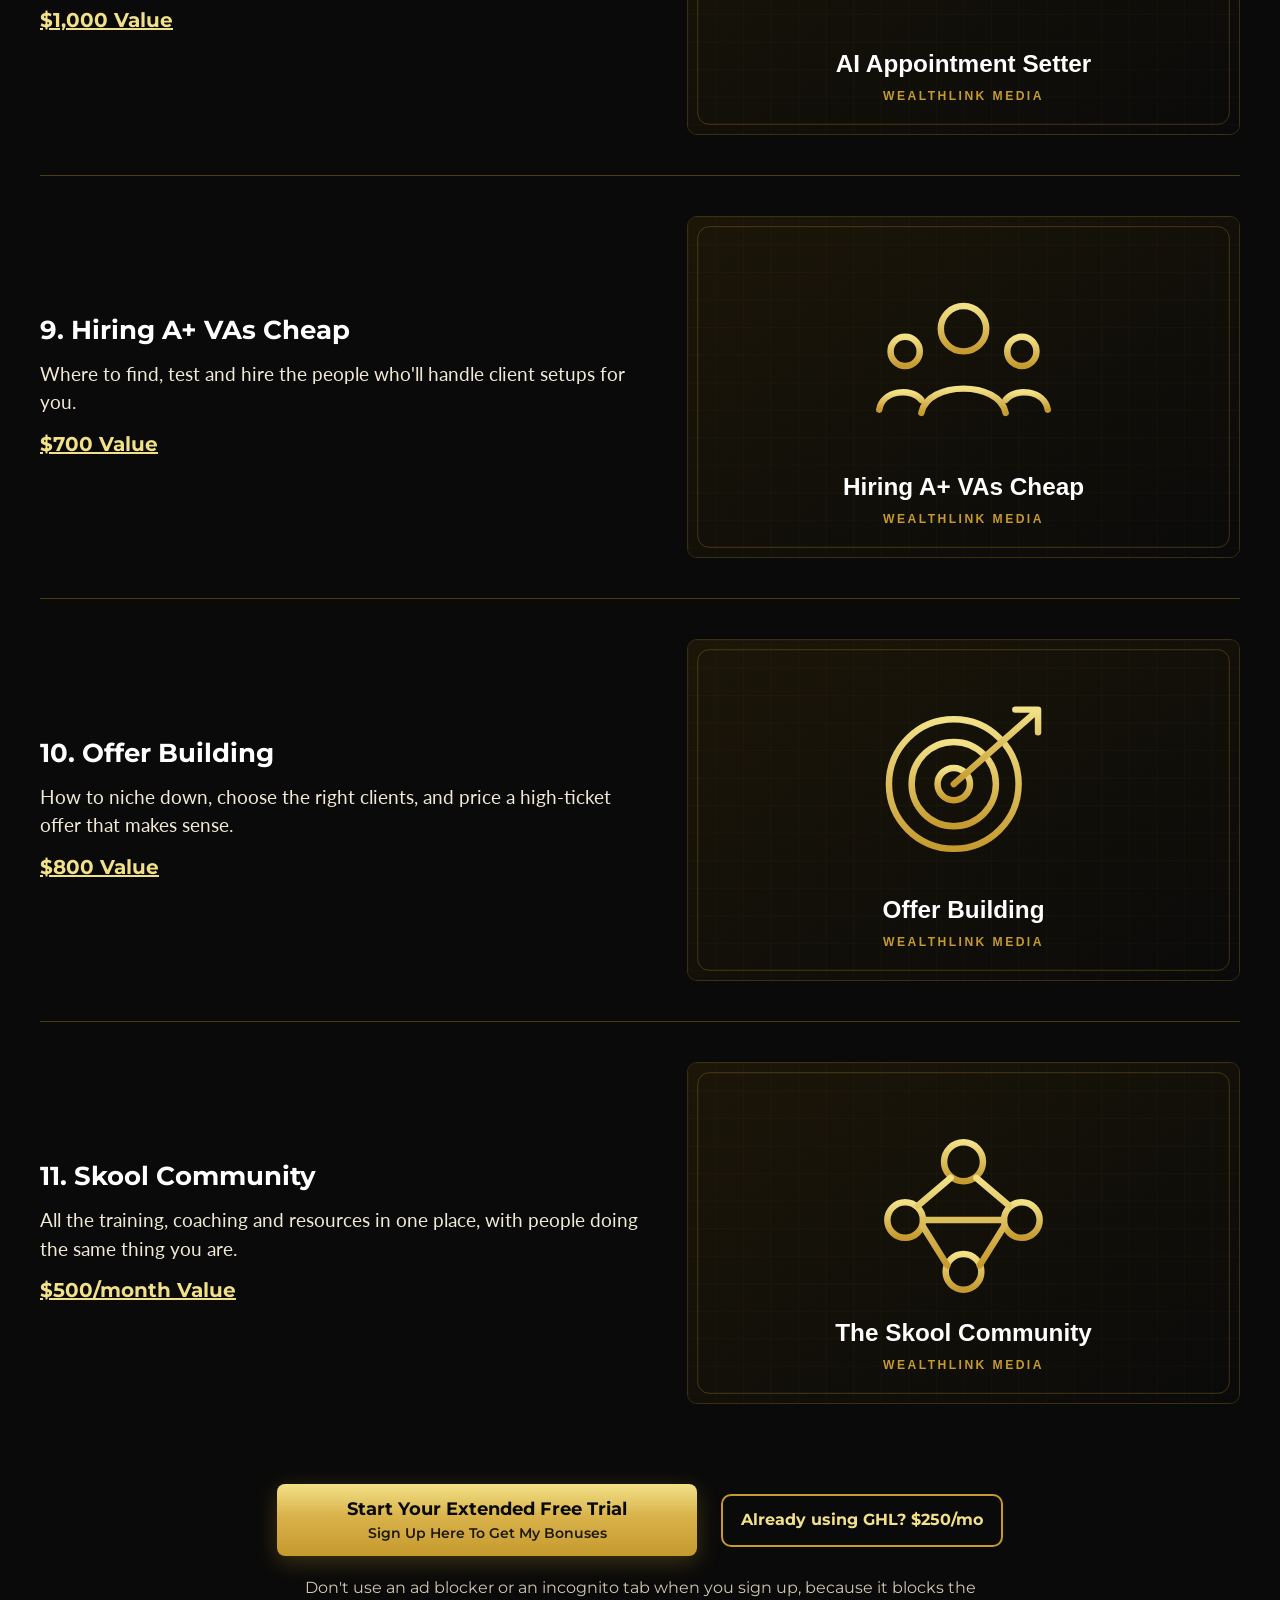
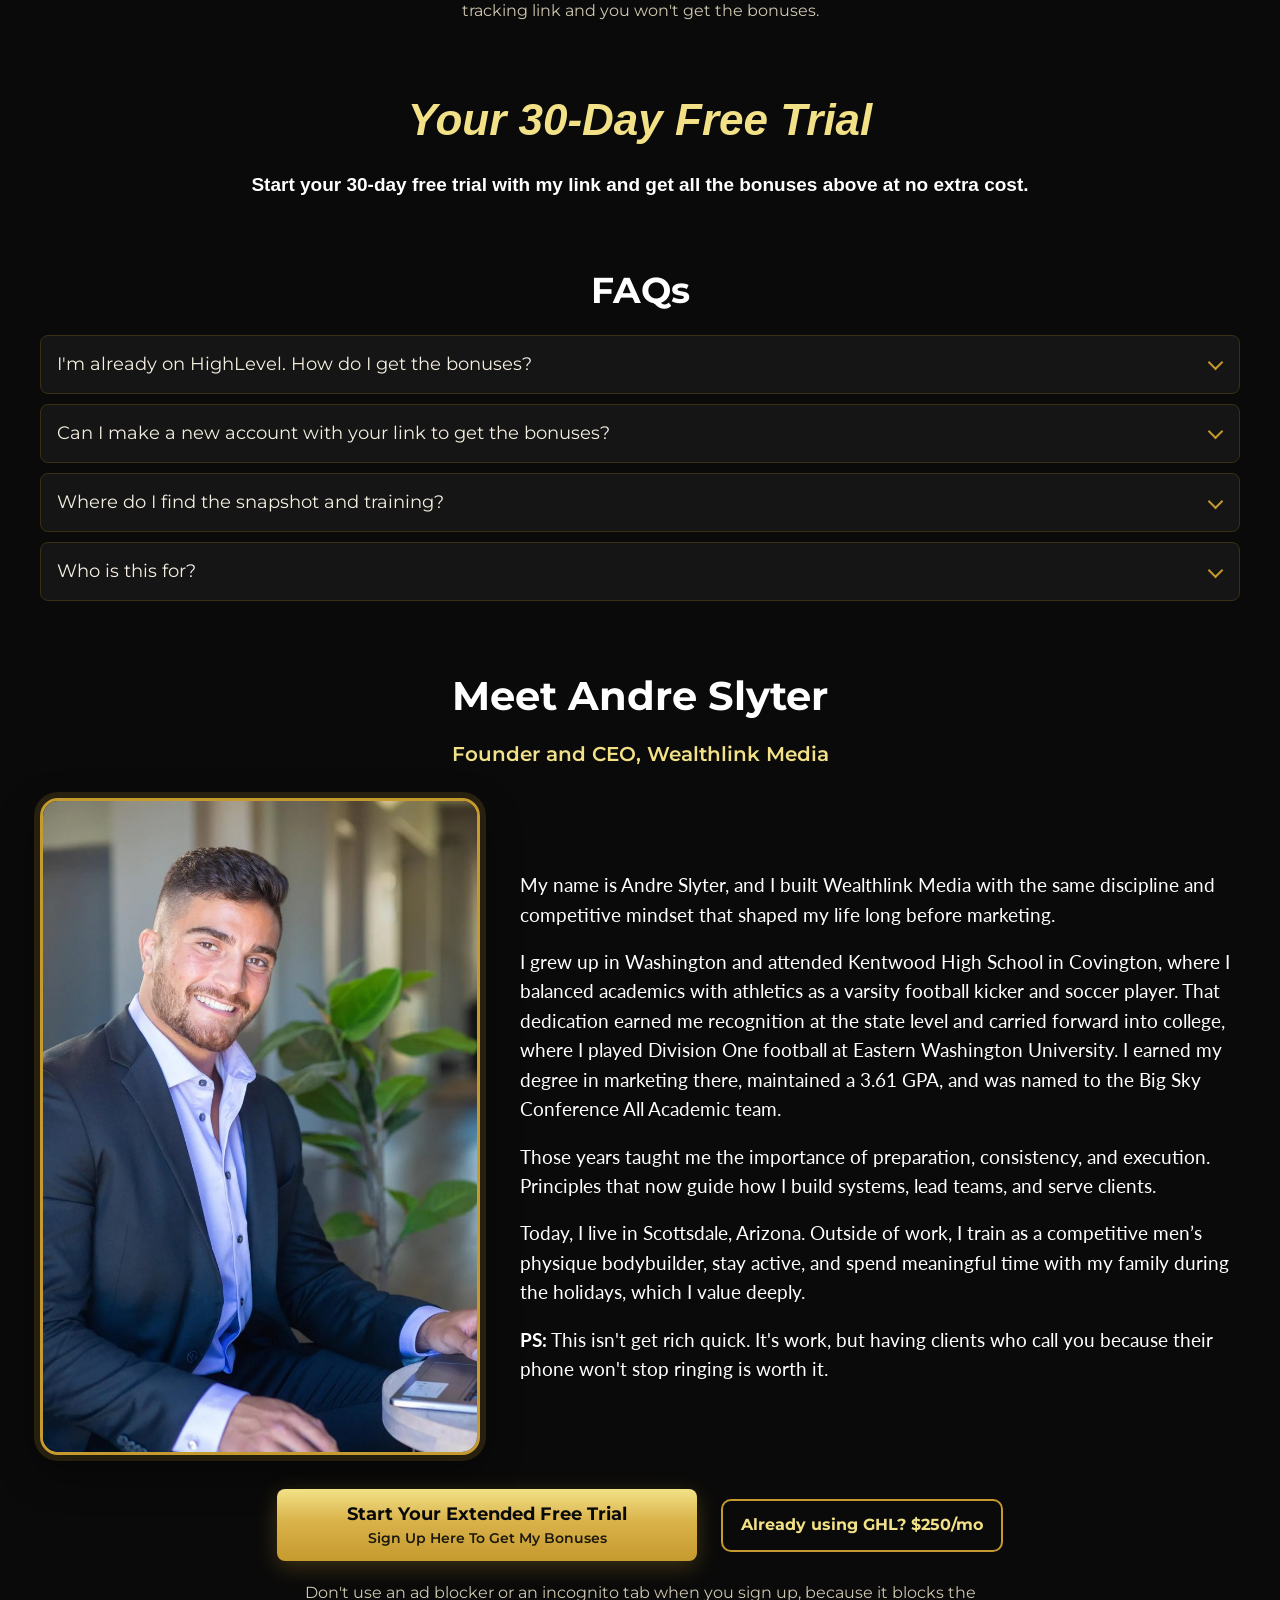
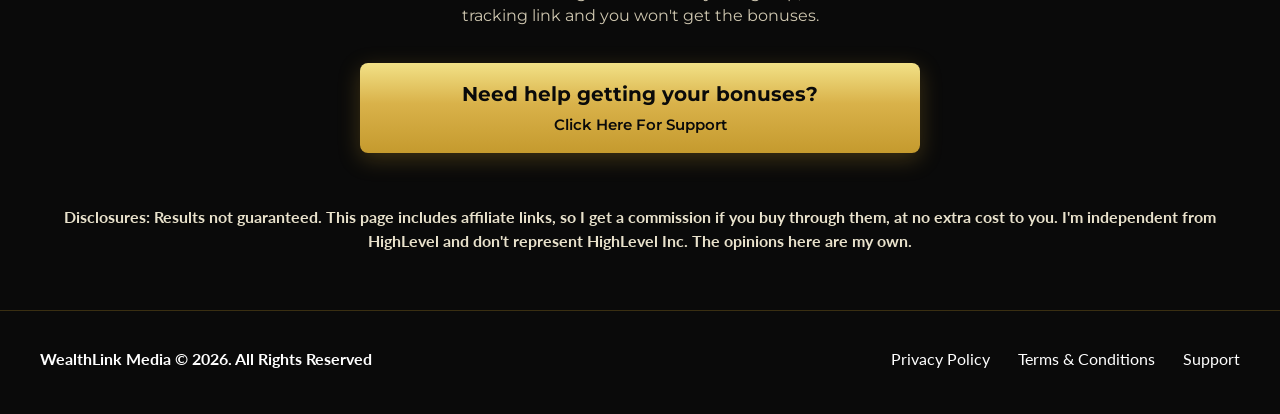
==== commit 7a882718: "Rename the homepage headline to AI SEO Agency. Replace GHL SaaS in the title and the two-line headin" ====
--- a/index.html
+++ b/index.html
@@ -3,7 +3,7 @@
 <head>
 <meta charset="utf-8">
 <meta name="viewport" content="width=device-width, initial-scale=1">
-<title>Unlock the Exact System I Used to Scale My GHL SaaS to $58K+/Month For FREE | WealthLink Media</title>
+<title>Unlock the Exact System I Used to Scale My AI SEO Agency to $58K+/Month For FREE | WealthLink Media</title>
 <meta name="description" content="Learn from someone who has actually done this before. Start your extended HighLevel trial with my link and get the bonuses free.">
 <link rel="icon" type="image/png" href="assets/favicon.png">
 <link rel="preconnect" href="https://fonts.googleapis.com"><link rel="preconnect" href="https://fonts.gstatic.com" crossorigin>
@@ -29,7 +29,7 @@
 
   <section class="m-hero">
     <p class="hero-kicker">Learn From Someone Who Has <u>Actually Done This Before.</u></p>
-    <h1><span class="h1-line">Unlock the Exact System I Used to Scale</span> <span class="h1-line">My GHL SaaS to $58K+/Month For <u>FREE</u></span></h1>
+    <h1><span class="h1-line">Unlock the Exact System I Used to Scale</span> <span class="h1-line">My AI SEO Agency to $58K+/Month For <u>FREE</u></span></h1>
     <div class="hero-actions">
       <a class="btn hero-primary" data-cta="ghl" href="https://www.gohighlevel.com/?fp_ref=tegicsystems" target="_blank" rel="noopener">Get in FREE, start your GHL trial through my link</a>
       <a class="btn hero-secondary" data-cta="whop" href="https://whop.com/checkout/ch_pkWE0RMULDRdLfG/" target="_blank" rel="noopener">Already using GHL? $250/mo</a>
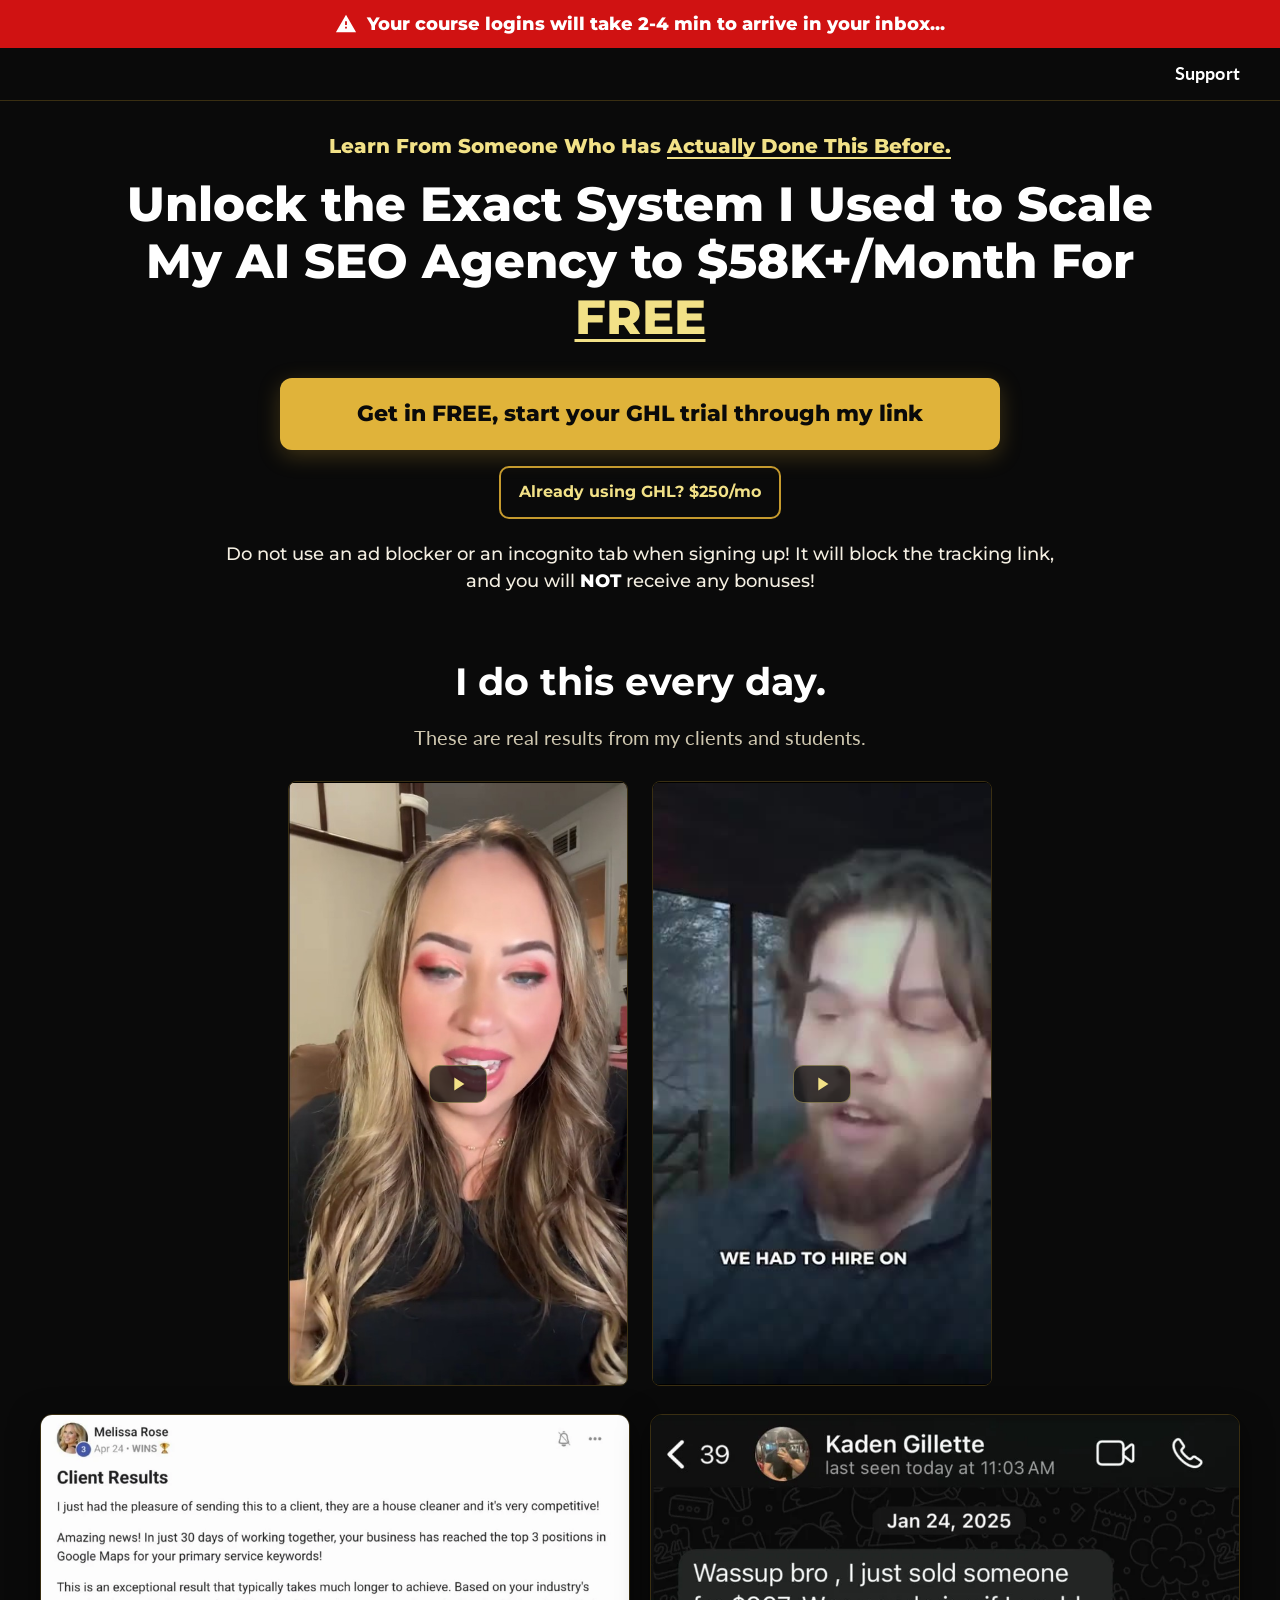
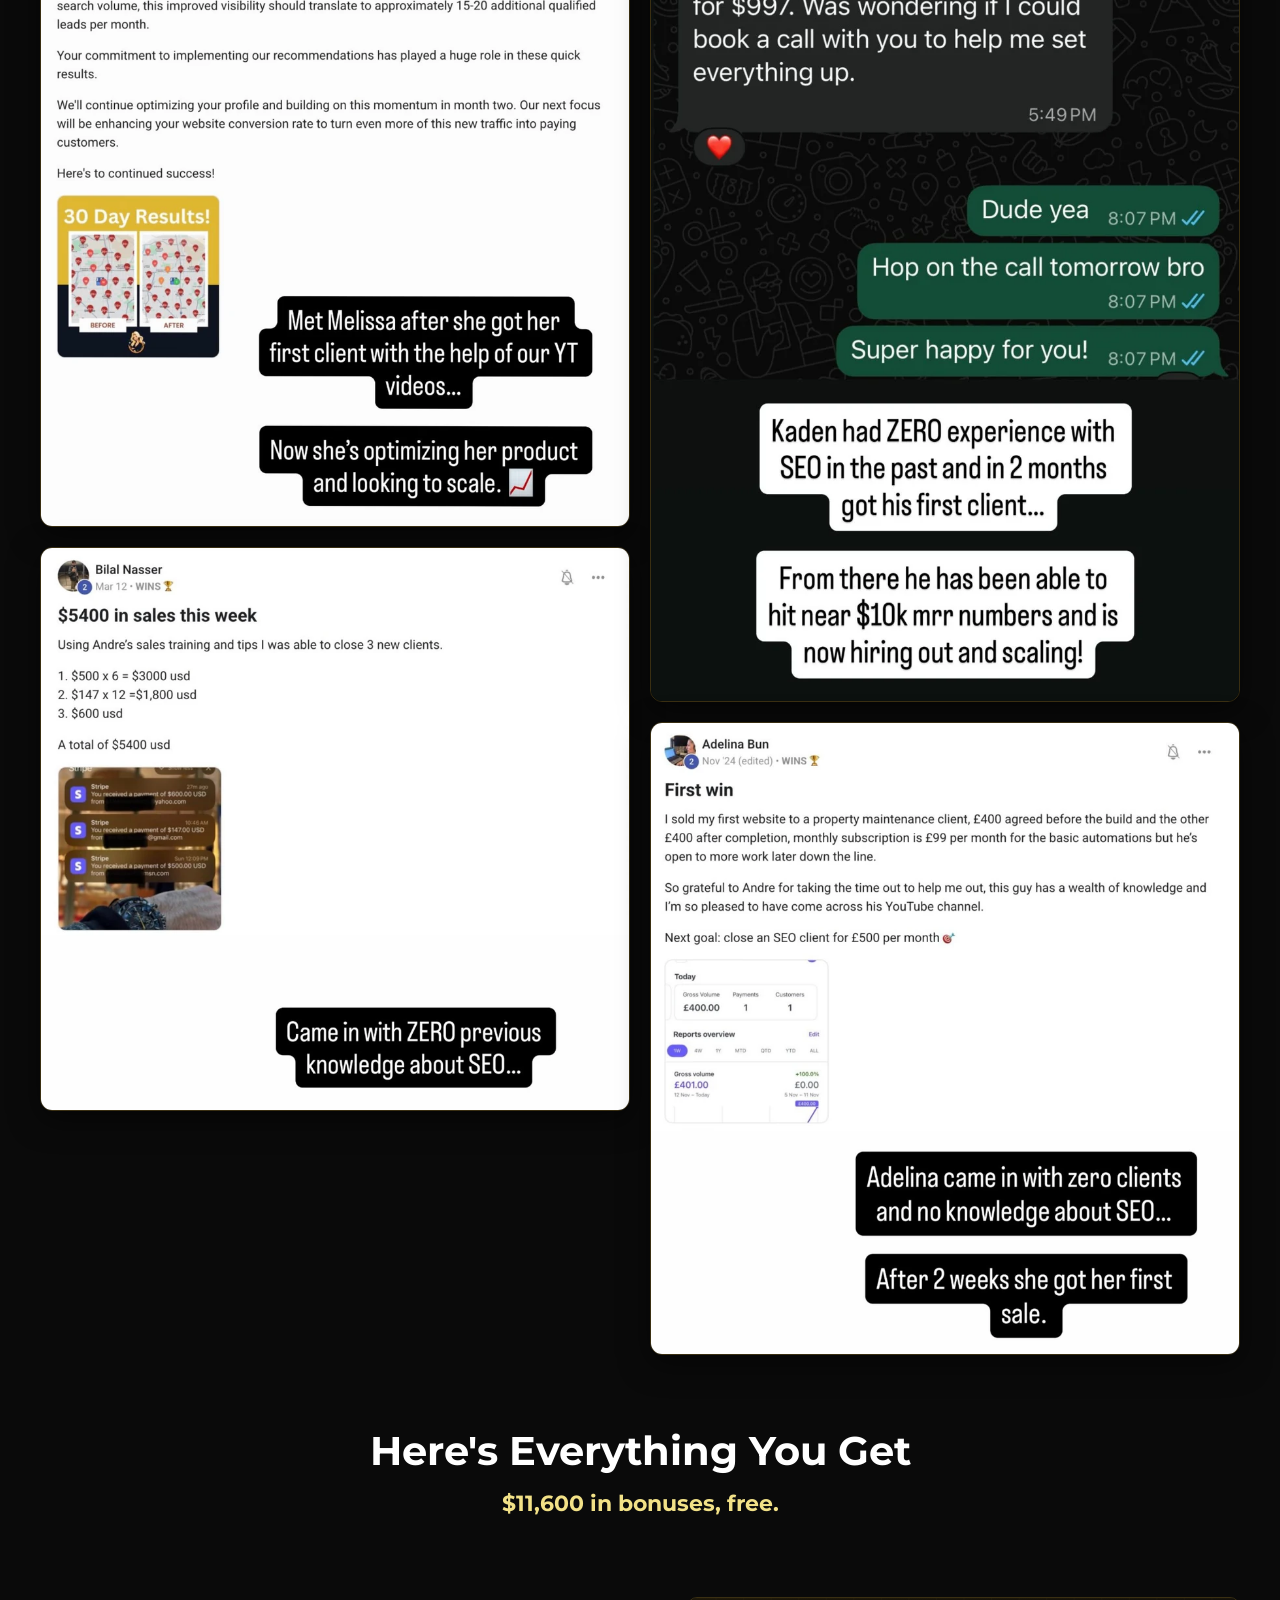
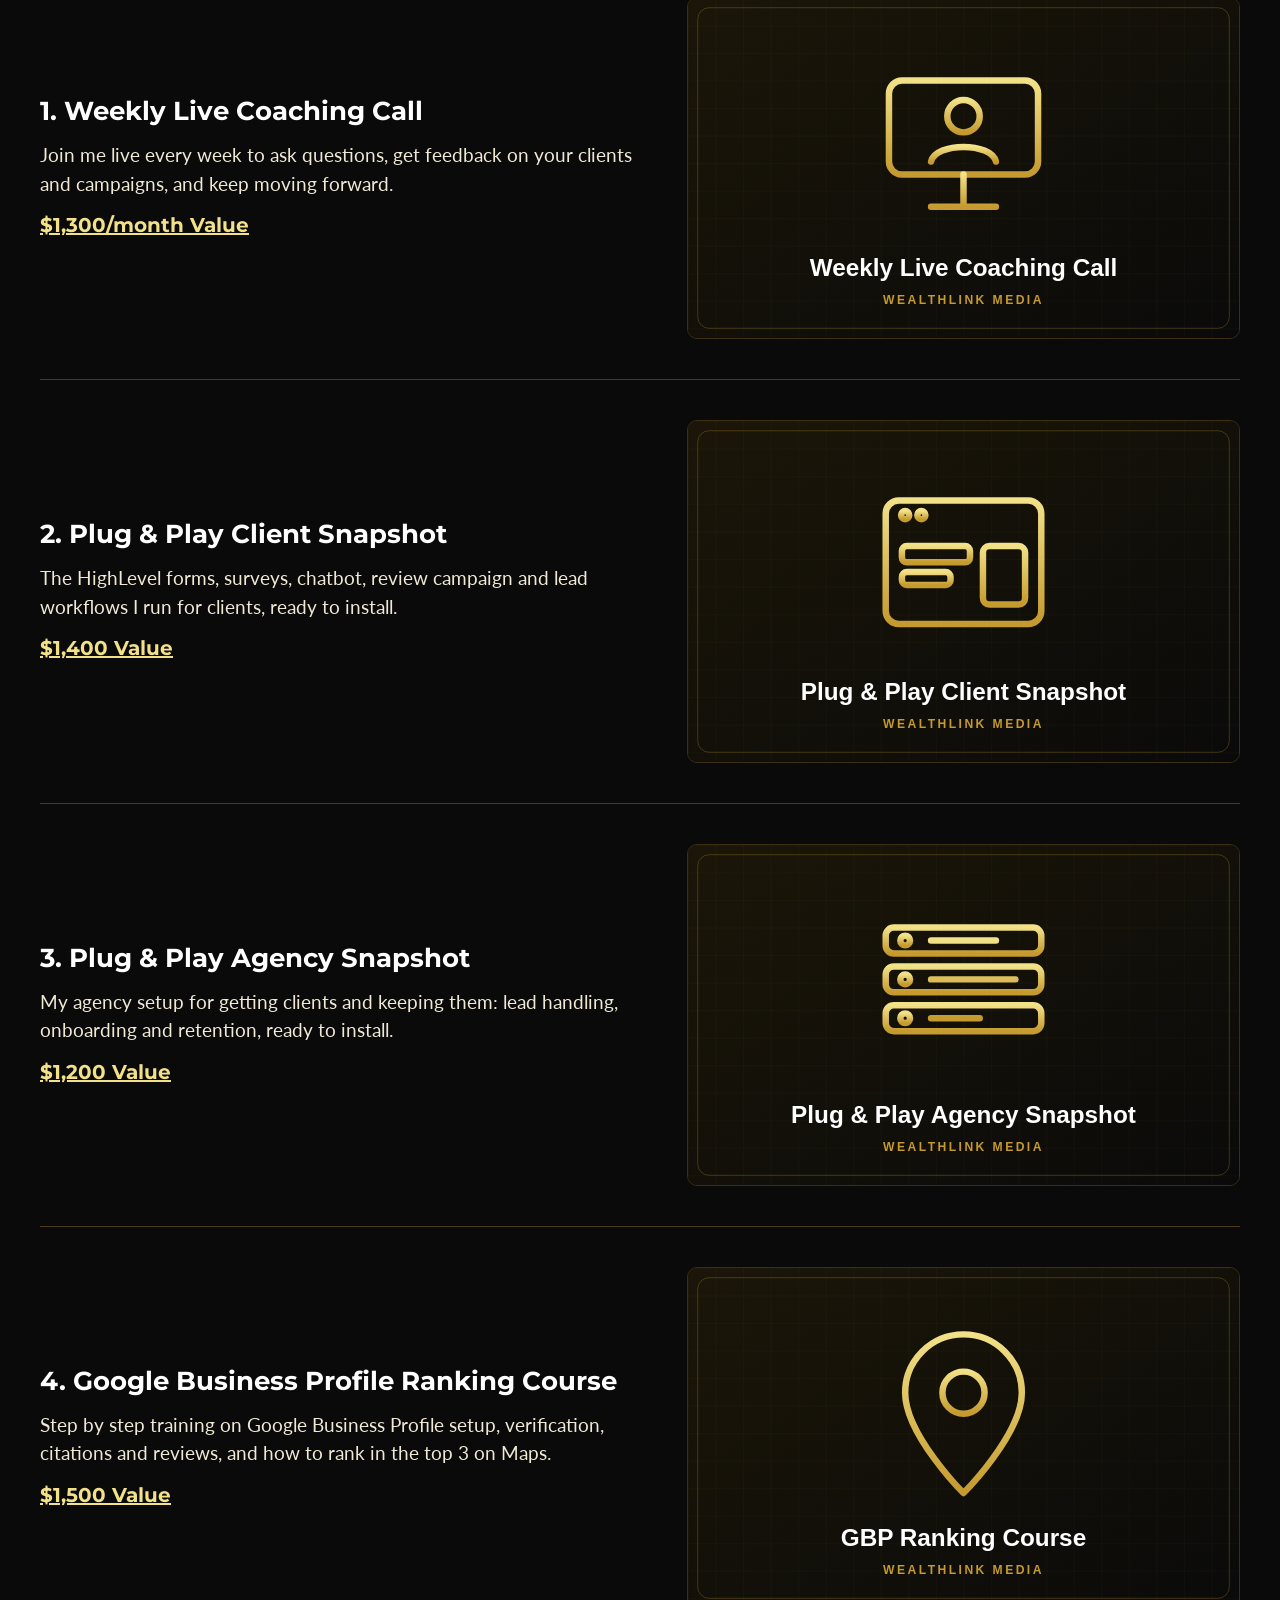
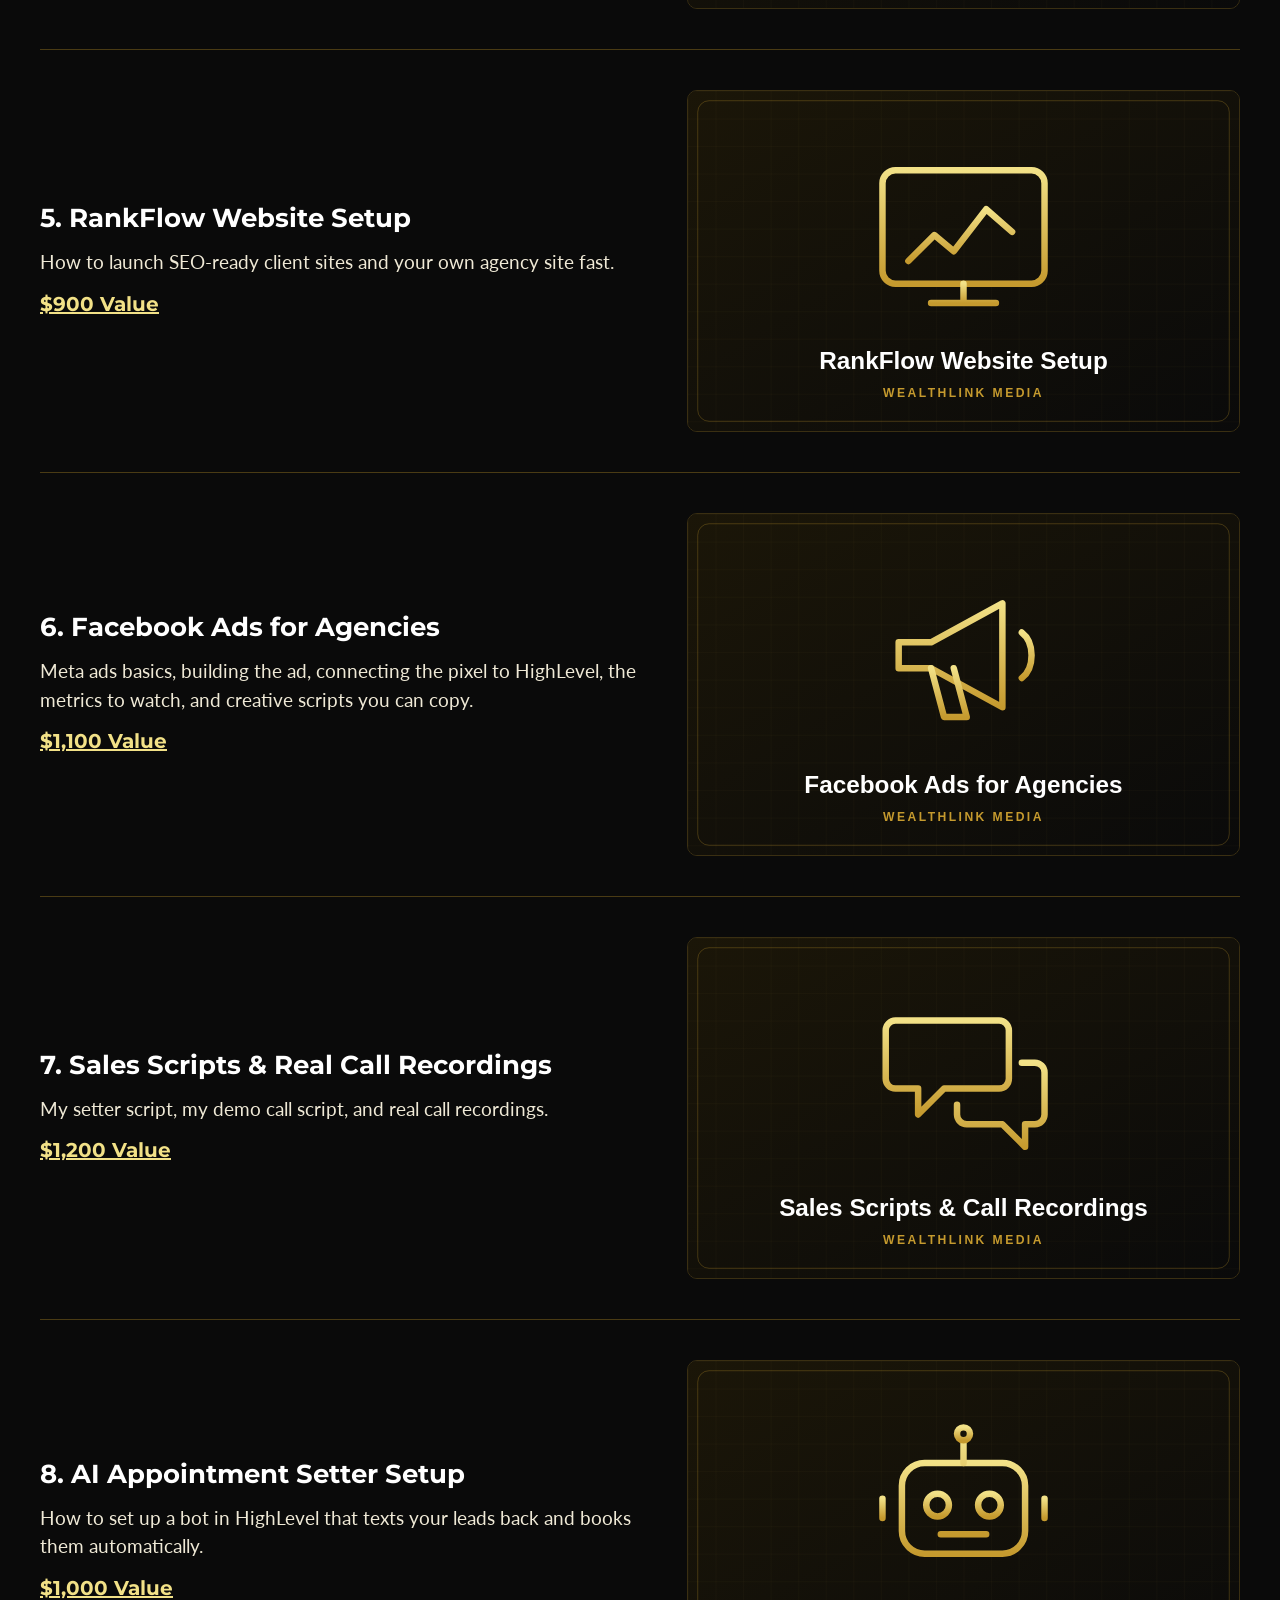
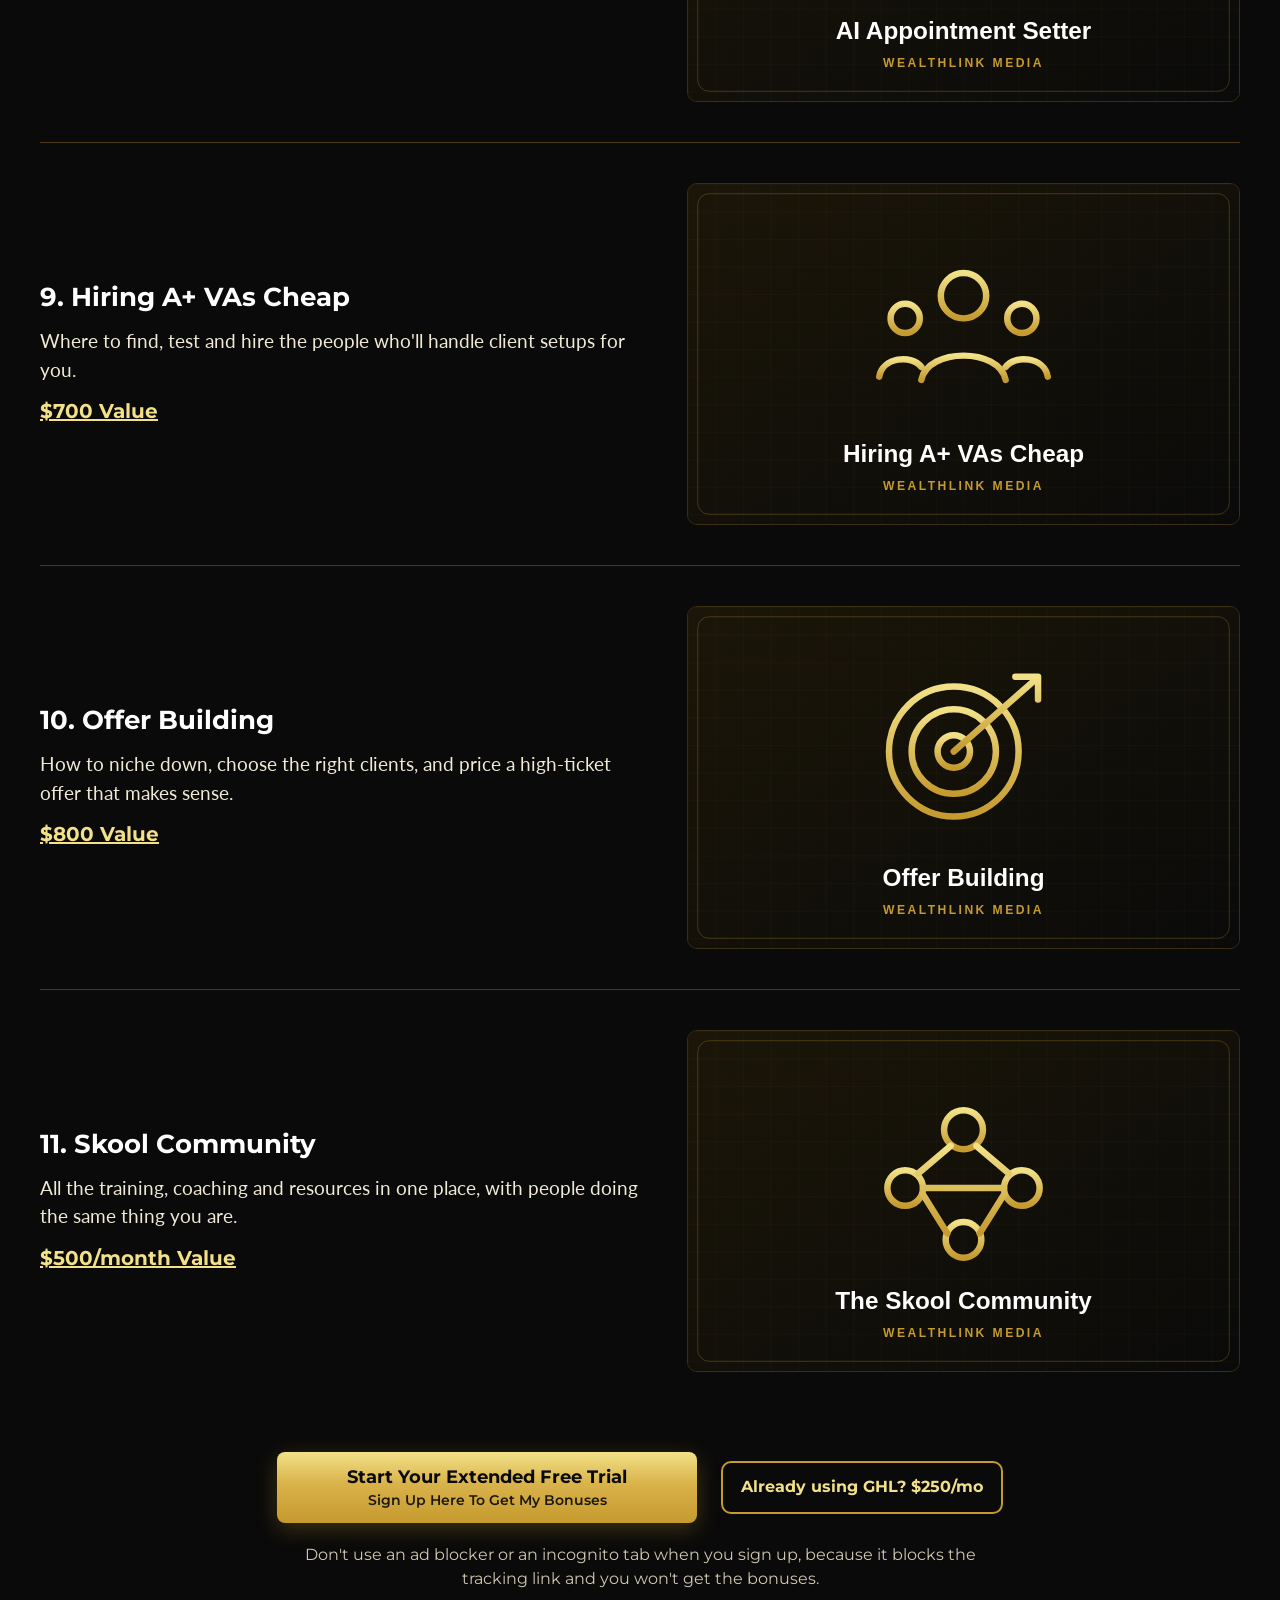
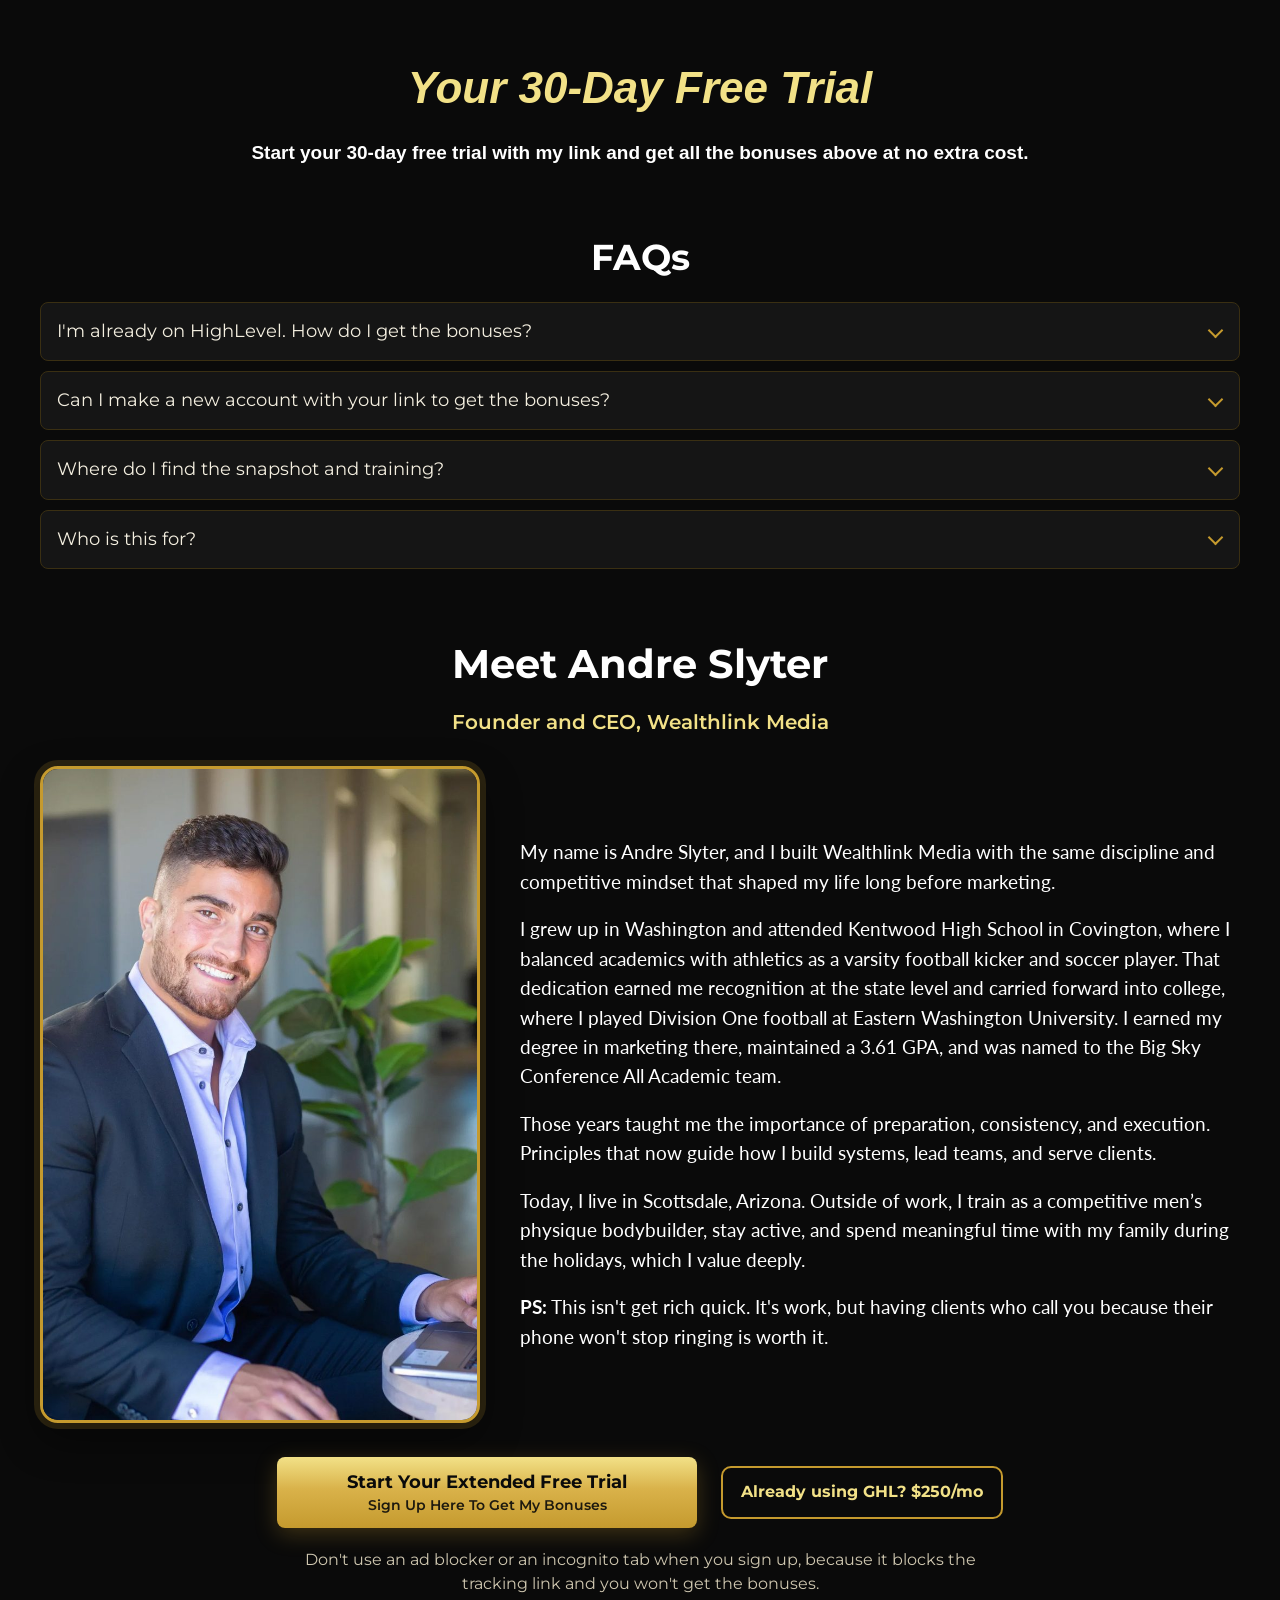
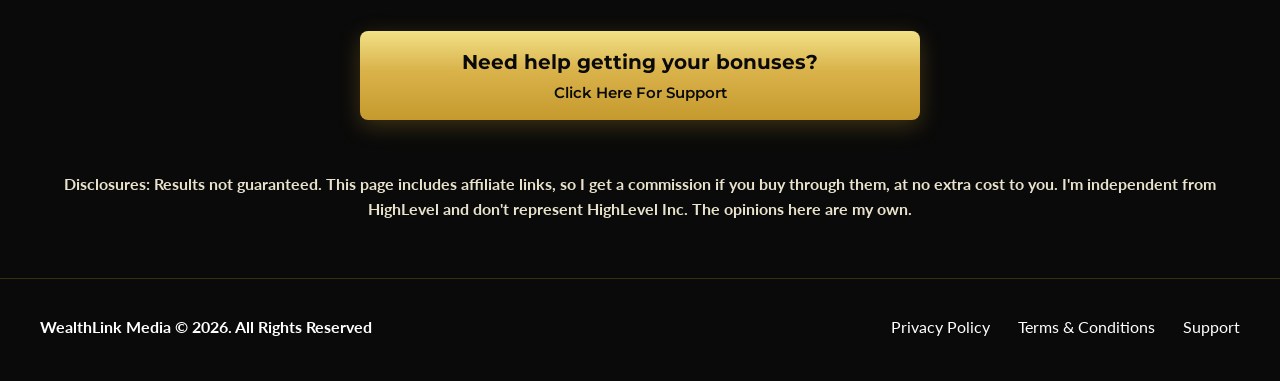
==== commit 82364ee1: "Trim the extra sentence from Kaden's result screenshot. Remove that chat line from the image and mat" ====
--- a/index.html
+++ b/index.html
@@ -60,7 +60,7 @@
       <figure class="res-kaden">
         <picture>
           <source srcset="assets/results/kaden.webp" type="image/webp">
-          <img class="zoomable" src="assets/results/kaden.jpg" alt="Kaden – client result" width="900" height="1407" loading="lazy">
+          <img class="zoomable" src="assets/results/kaden.jpg" alt="Kaden – client result" width="900" height="1357" loading="lazy">
         </picture>
       </figure>
       <figure class="res-adelina">
